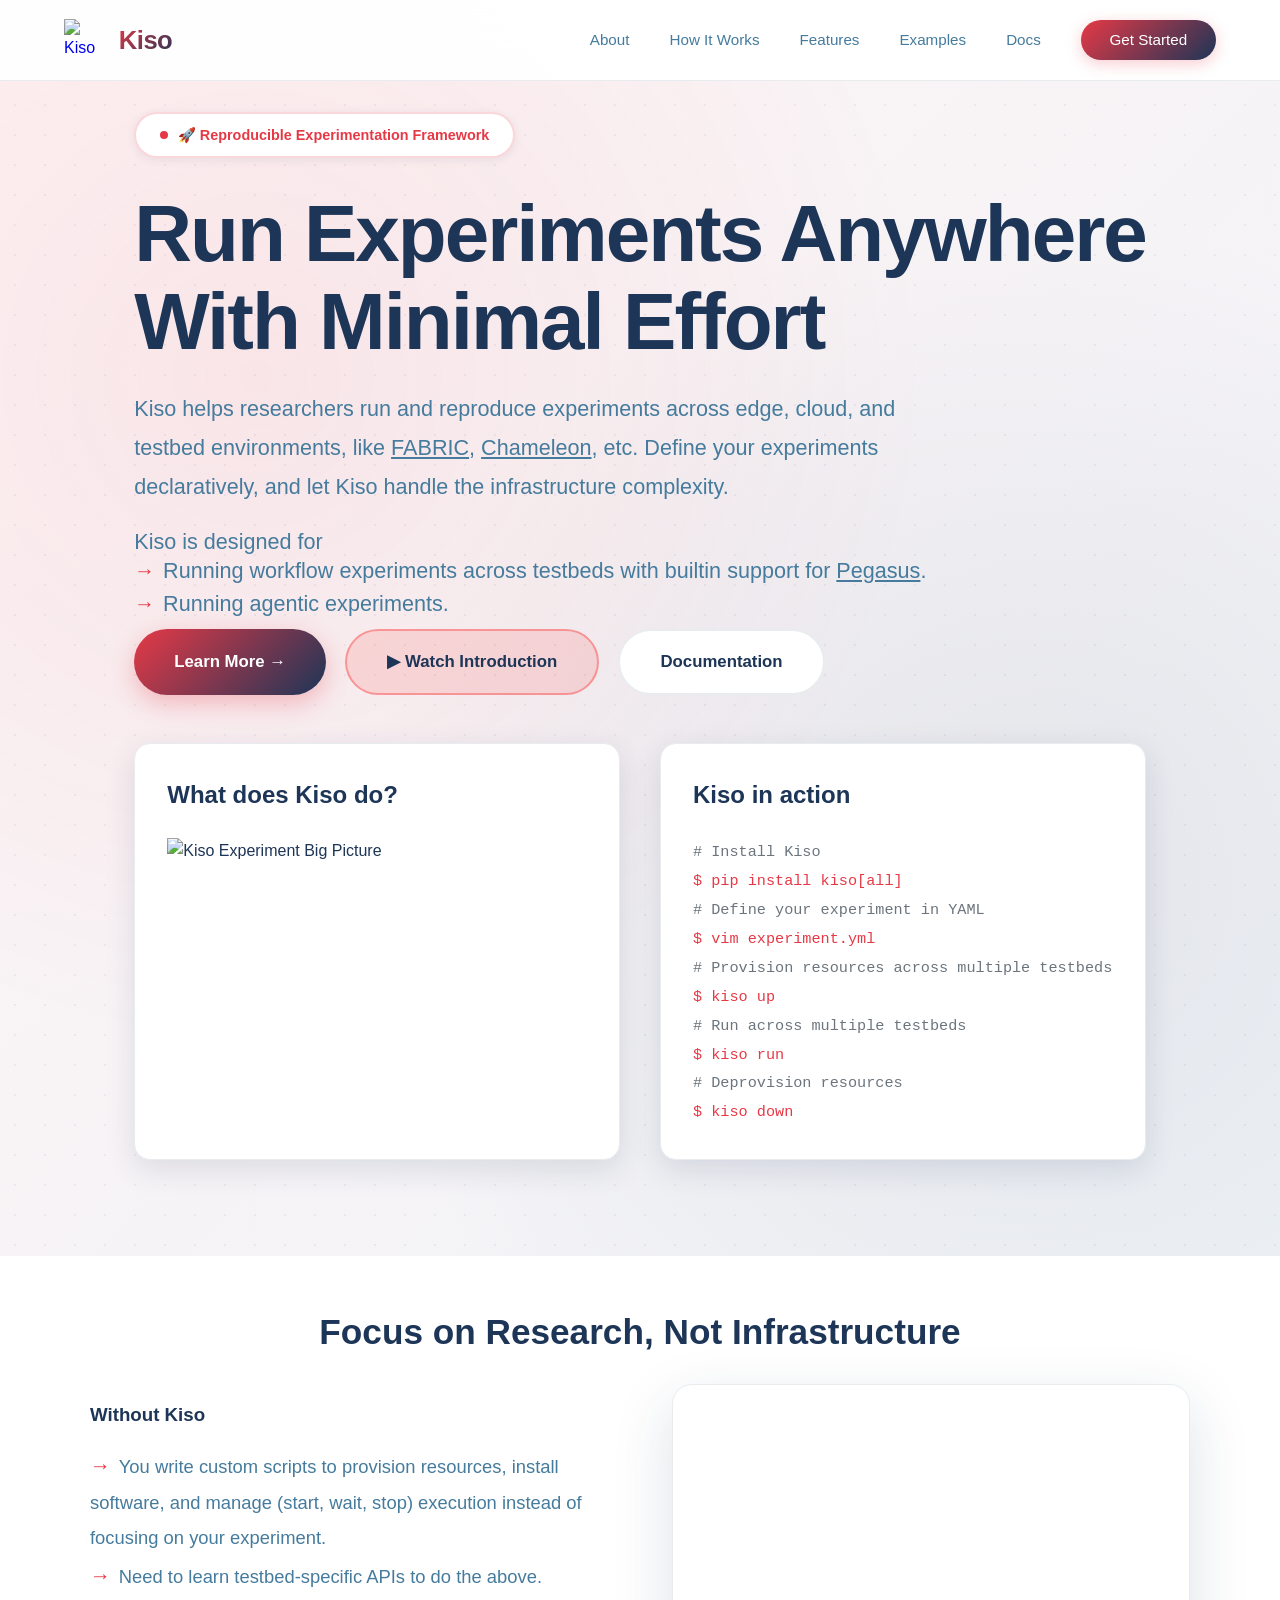
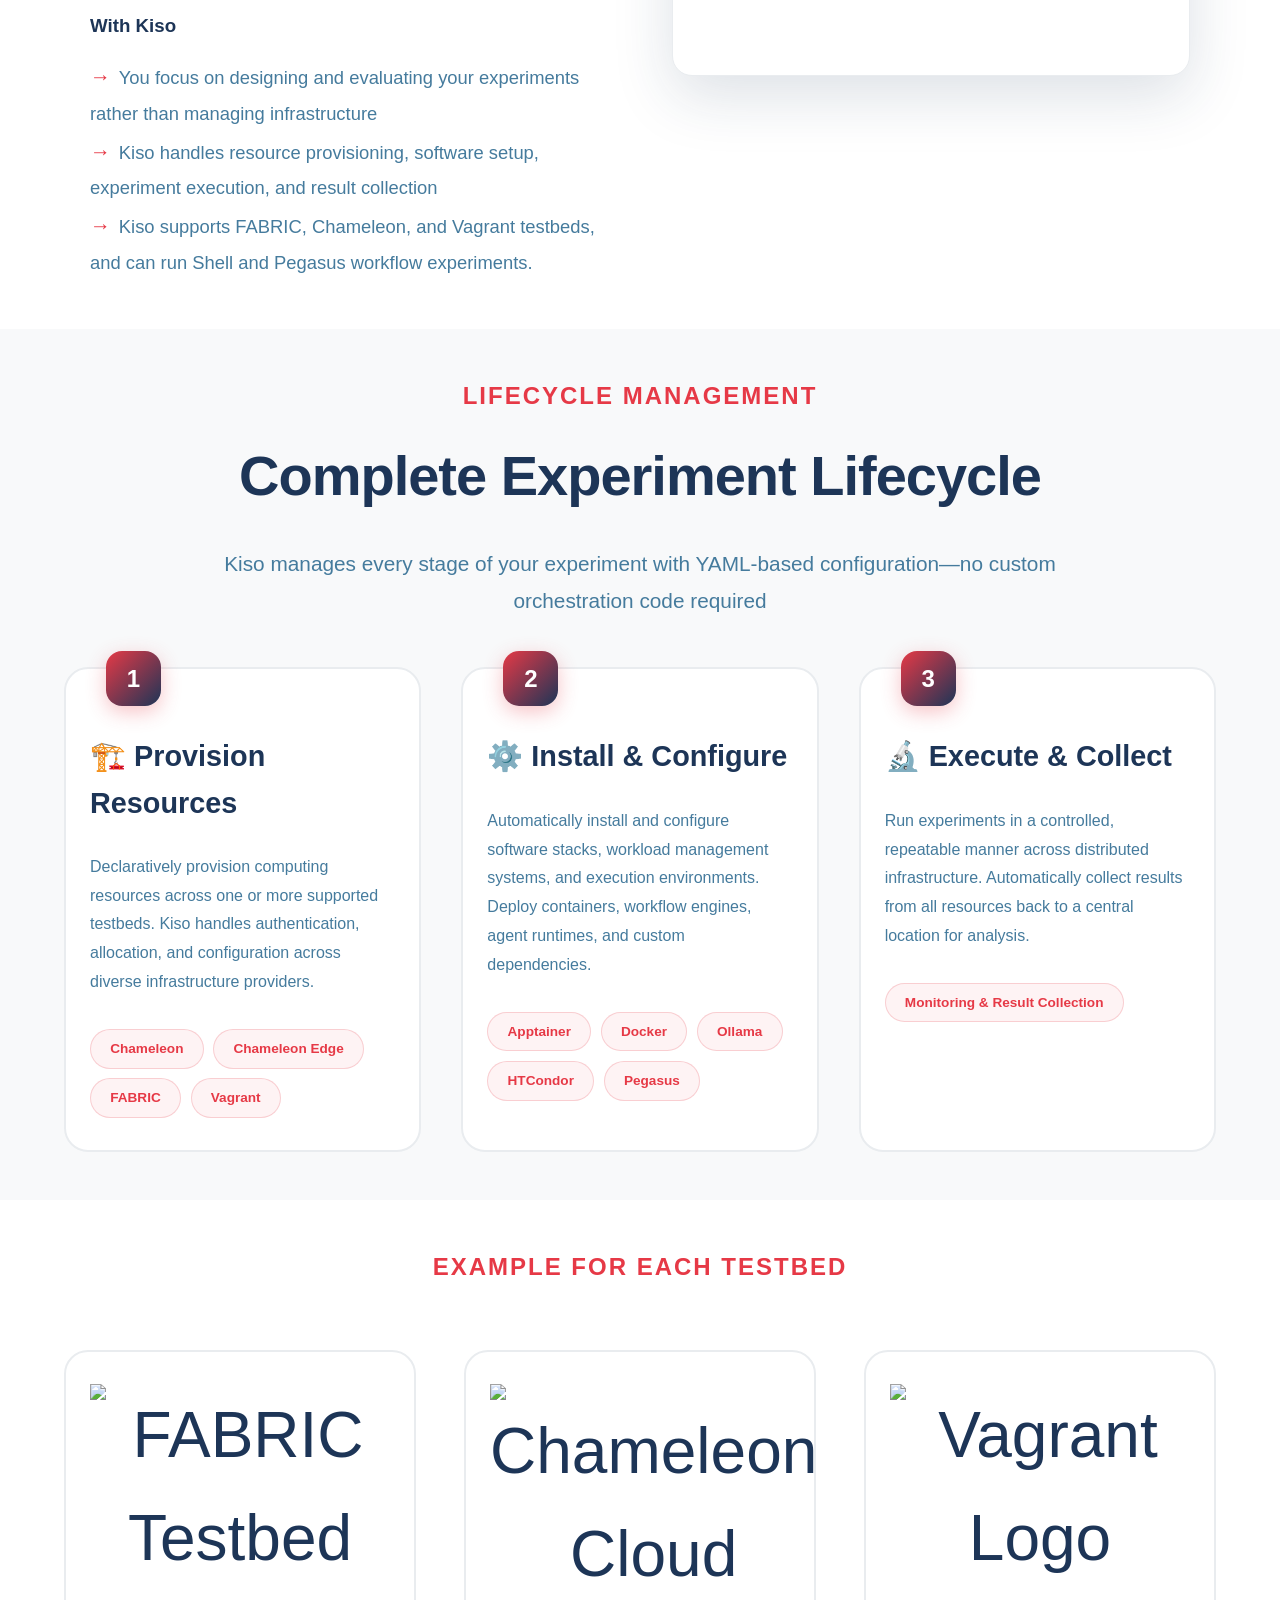
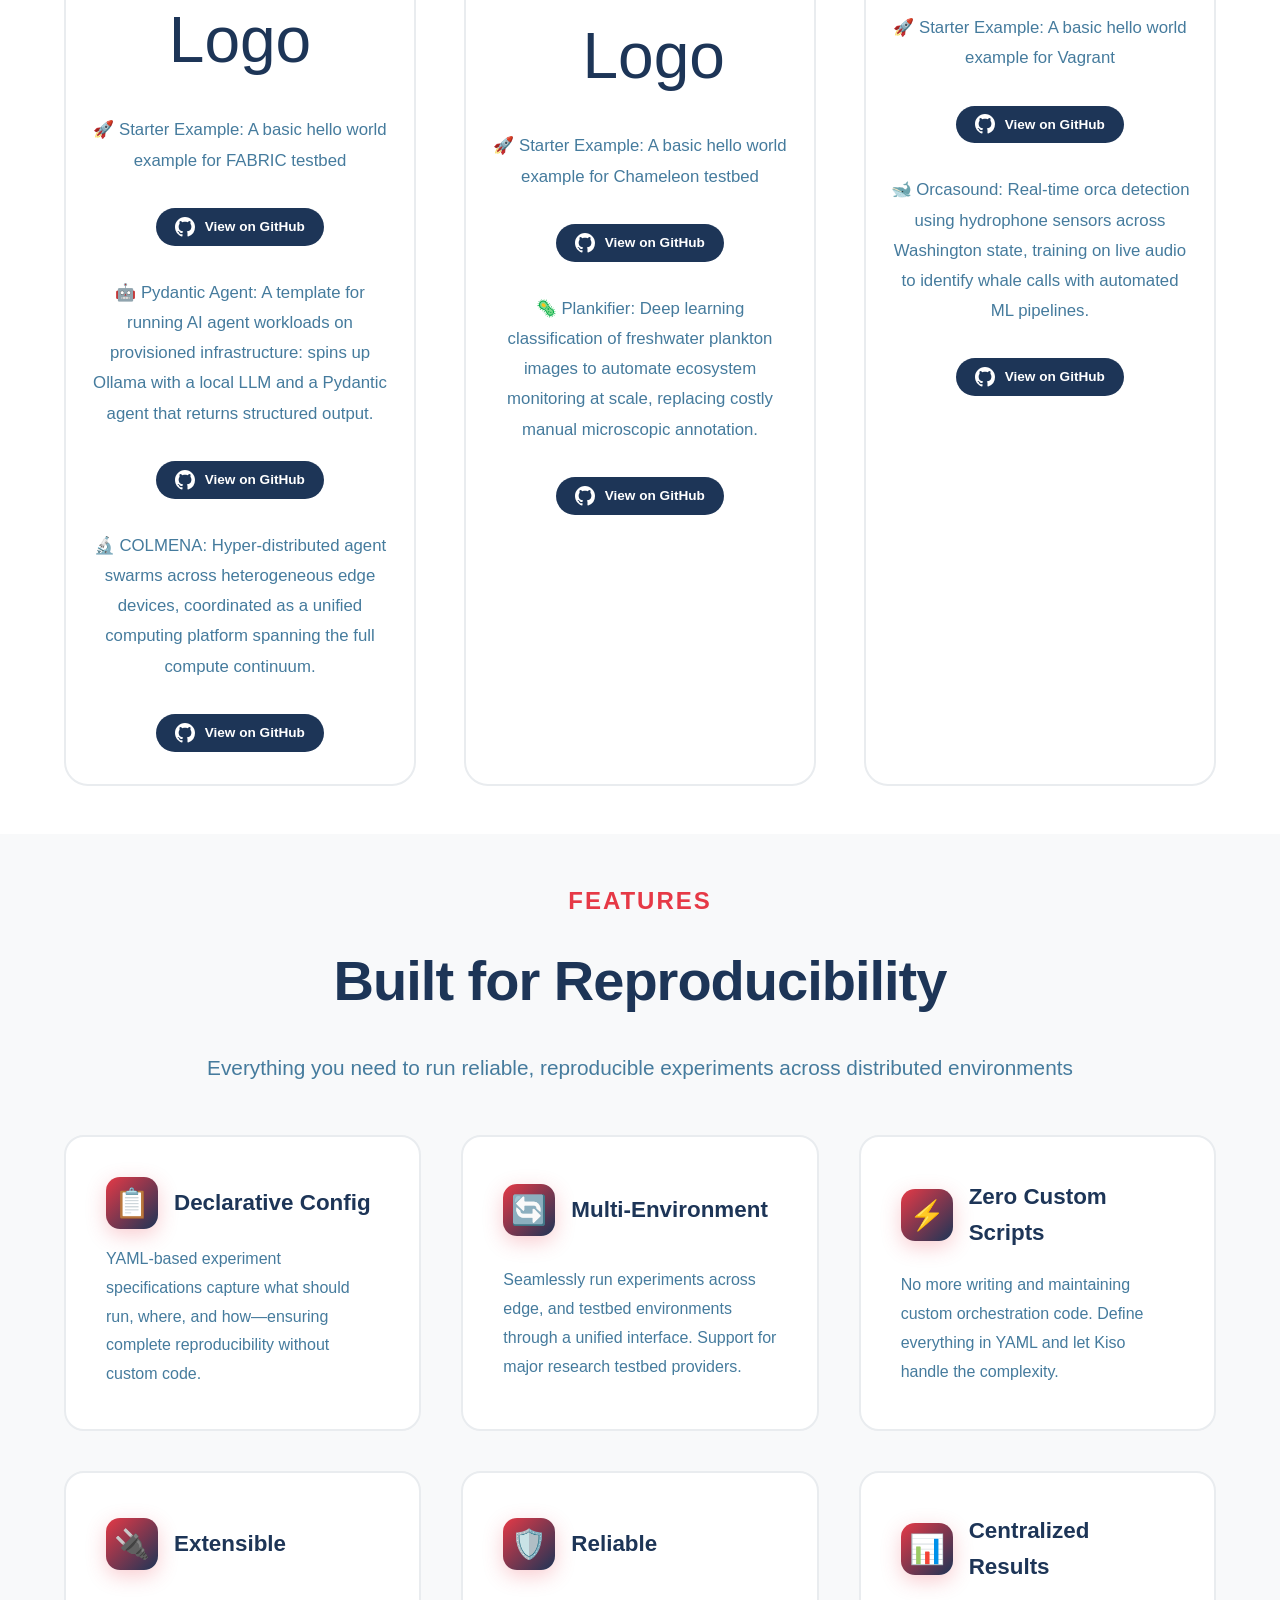
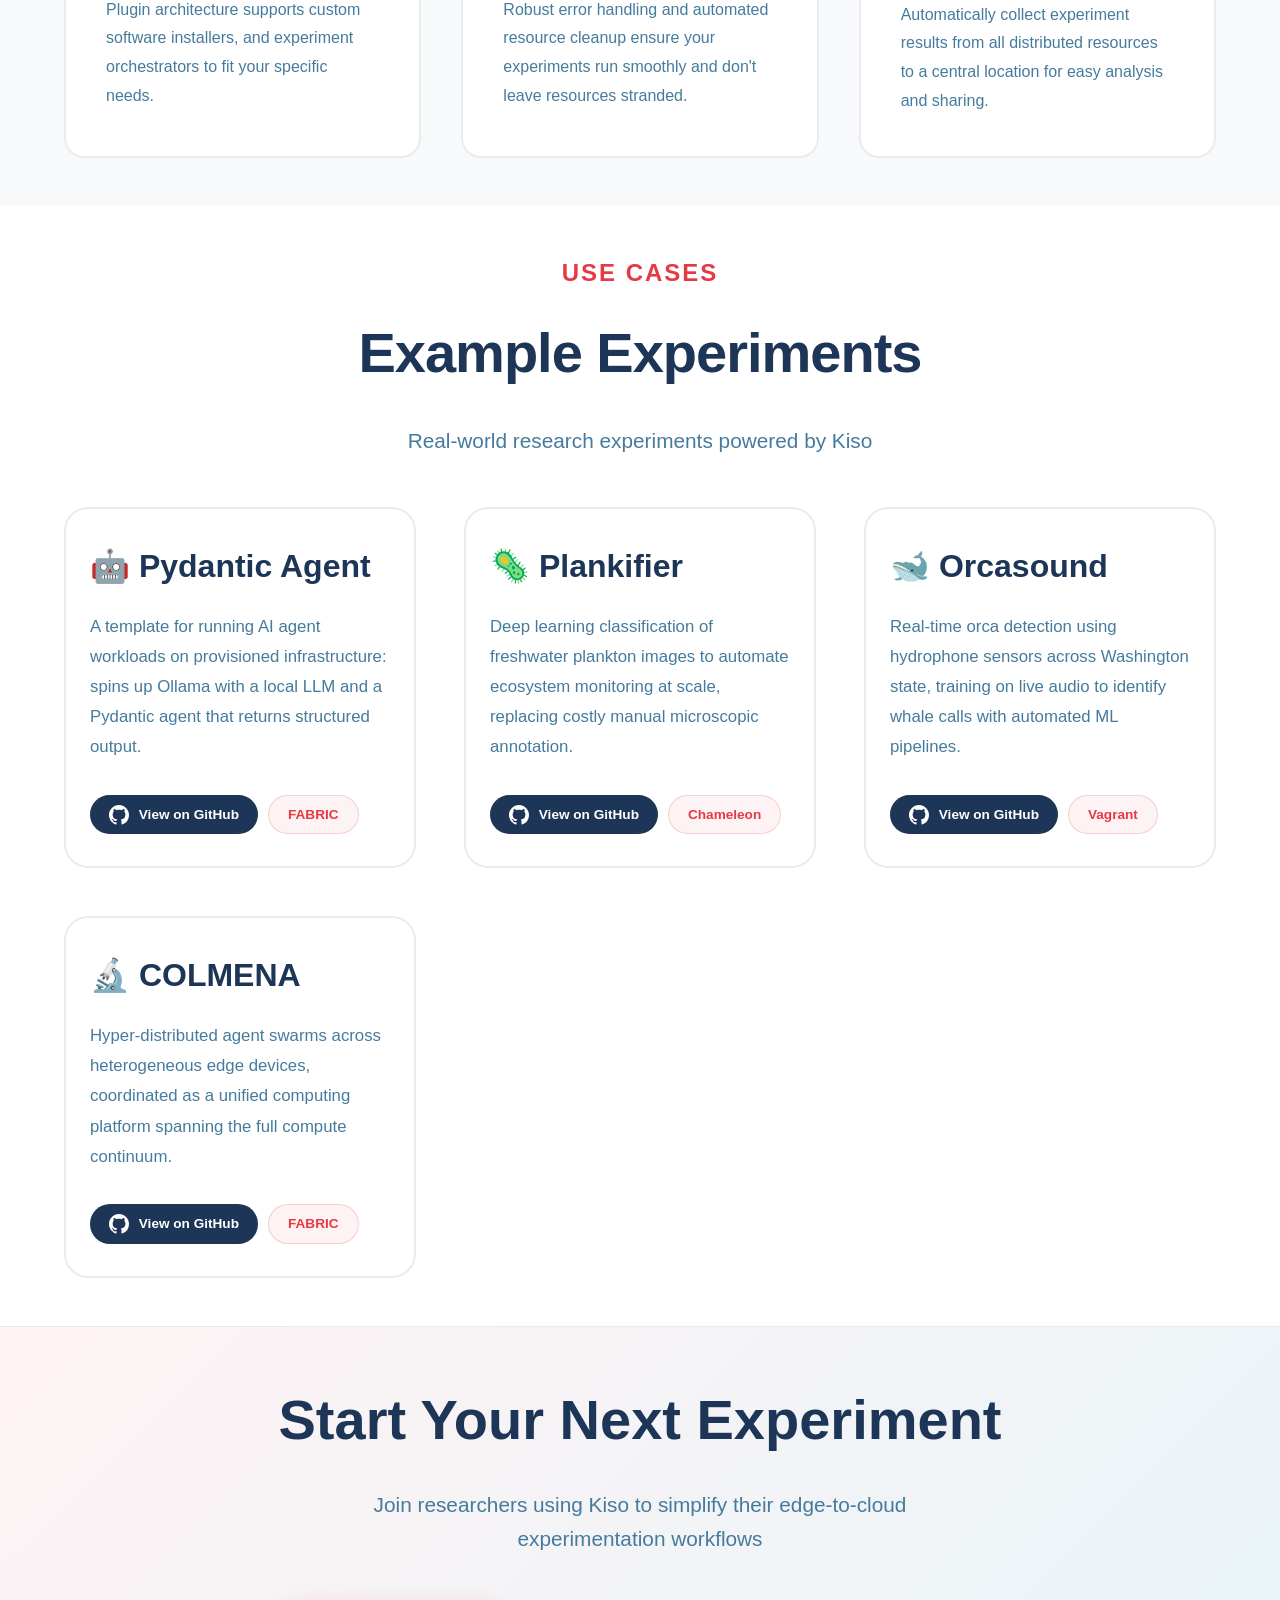
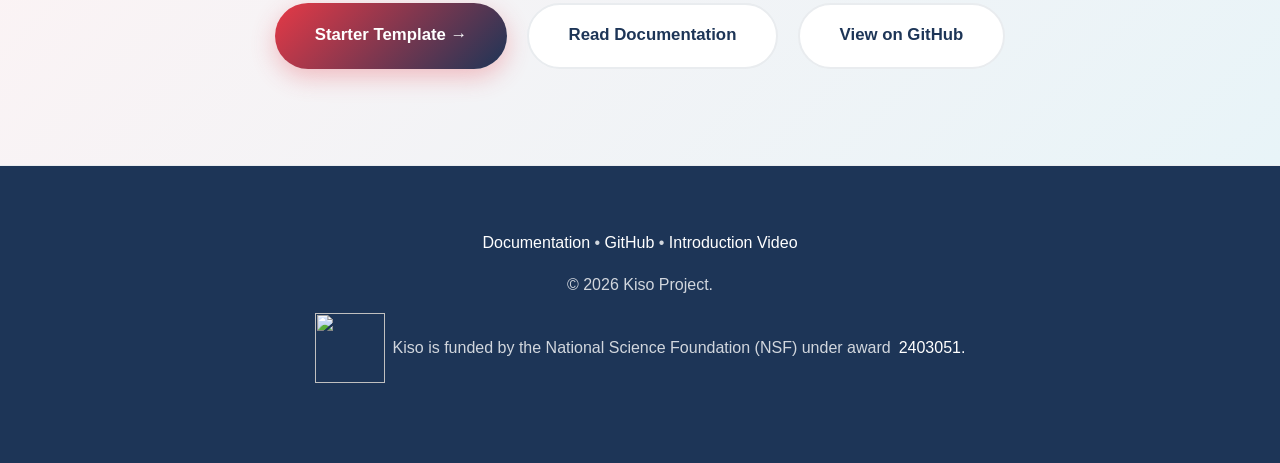
==== web/index.html @ 86c63599 "docs: update website links to point to the new docs" ====
<!DOCTYPE html>
<html lang="en">
<head>
    <meta charset="UTF-8">
    <meta name="viewport" content="width=device-width, initial-scale=1.0">
    <link rel="icon" type="image/png" href="/assets/images/logo-kiso.png">
    <title>Kiso - Edge-to-Cloud Experimentation Framework</title>
    <style>
        * {
            margin: 0;
            padding: 0;
            box-sizing: border-box;
        }

        :root {
            --bg-primary: #ffffff;
            --bg-secondary: #f8f9fa;
            --bg-accent: #fef3f4;
            --accent-red: #e63946;
            --accent-blue: #1d3557;
            --accent-teal: #2a9d8f;
            --accent-gradient: linear-gradient(135deg, #e63946 0%, #1d3557 100%);
            --text-primary: #1d3557;
            --text-secondary: #457b9d;
            --text-muted: #6c757d;
            --border-color: #e9ecef;
            --shadow-sm: 0 2px 10px rgba(29, 53, 87, 0.08);
            --shadow-md: 0 10px 30px rgba(29, 53, 87, 0.12);
            --shadow-lg: 0 20px 60px rgba(29, 53, 87, 0.15);
        }

        body {
            font-family: 'Inter', -apple-system, BlinkMacSystemFont, 'Segoe UI', Roboto, sans-serif;
            background: var(--bg-primary);
            color: var(--text-primary);
            line-height: 1.6;
            overflow-x: hidden;
        }

        nav {
            position: fixed;
            top: 0;
            width: 100%;
            background: rgba(255, 255, 255, 0.95);
            backdrop-filter: blur(20px);
            border-bottom: 1px solid var(--border-color);
            padding: 1.2rem 5%;
            display: flex;
            justify-content: space-between;
            align-items: center;
            z-index: 1000;
            transition: all 0.3s ease;
        }

        nav.scrolled {
            background: rgba(255, 255, 255, 0.98);
            box-shadow: var(--shadow-sm);
        }

        .logo {
            display: flex;
            align-items: center;
            gap: 0.8rem;
            text-decoration: none;
        }

        .logo-icon {
            width: 42px;
            height: 42px;
            object-fit: contain;
        }

        .logo-text {
            font-size: 1.6rem;
            font-weight: 800;
            background: var(--accent-gradient);
            -webkit-background-clip: text;
            -webkit-text-fill-color: transparent;
            background-clip: text;
            letter-spacing: -0.5px;
        }

        .nav-links {
            display: flex;
            gap: 2.5rem;
            list-style: none;
            align-items: center;
        }

        .nav-links a {
            text-decoration: none;
            color: var(--text-secondary);
            font-weight: 500;
            font-size: 0.95rem;
            transition: all 0.3s ease;
            position: relative;
        }

        .nav-links a::after {
            content: '';
            position: absolute;
            bottom: -4px;
            left: 0;
            width: 0;
            height: 2px;
            background: var(--accent-red);
            transition: width 0.3s ease;
        }

        .nav-links a:hover {
            color: var(--accent-red);
        }

        .nav-links a:hover::after {
            width: 100%;
        }

        .nav-cta {
            padding: 0.7rem 1.8rem;
            background: var(--accent-gradient);
            color: white !important;
            border-radius: 50px;
            font-weight: 600;
            transition: all 0.3s ease;
            box-shadow: 0 4px 15px rgba(230, 57, 70, 0.25);
        }

        .nav-cta::after {
            display: none;
        }

        .nav-cta:hover {
            transform: translateY(-2px);
            box-shadow: 0 6px 20px rgba(230, 57, 70, 0.35);
        }

        .hero {
            min-height: 100vh;
            display: flex;
            align-items: center;
            position: relative;
            overflow: hidden;
            padding: 7rem 5% 6rem;
            background: linear-gradient(135deg, #fef3f4 0%, #f0f4f8 100%);
        }

        .hero h2 {
            color: var(--text-primary);
        }

        .hero-pattern {
            position: absolute;
            inset: 0;
            background-image:
                radial-gradient(circle at 20% 30%, rgba(230, 57, 70, 0.08) 0%, transparent 50%),
                radial-gradient(circle at 80% 70%, rgba(29, 53, 87, 0.08) 0%, transparent 50%);
        }

        .hero-dots {
            position: absolute;
            inset: 0;
            background-image: radial-gradient(circle, rgba(29, 53, 87, 0.15) 1px, transparent 1px);
            background-size: 30px 30px;
            opacity: 0.4;
        }

        .hero-content {
            max-width: 1200px;
            margin: 0 auto;
            z-index: 10;
            animation: fadeInUp 0.8s ease-out;
        }

        @keyframes fadeInUp {
            from {
                opacity: 0;
                transform: translateY(40px);
            }
            to {
                opacity: 1;
                transform: translateY(0);
            }
        }

        .hero-badge {
            display: inline-flex;
            align-items: center;
            gap: 0.6rem;
            background: white;
            border: 2px solid rgba(230, 57, 70, 0.2);
            padding: 0.6rem 1.5rem;
            border-radius: 50px;
            font-size: 0.9rem;
            font-weight: 600;
            margin-bottom: 2rem;
            color: var(--accent-red);
            box-shadow: var(--shadow-sm);
        }

        .badge-dot {
            width: 8px;
            height: 8px;
            background: var(--accent-red);
            border-radius: 50%;
            animation: pulse 2s ease-in-out infinite;
        }

        @keyframes pulse {
            0%, 100% { opacity: 1; transform: scale(1); }
            50% { opacity: 0.5; transform: scale(1.2); }
        }

        .hero h1 {
            font-size: 5rem;
            font-weight: 900;
            line-height: 1.1;
            margin-bottom: 1.5rem;
            color: var(--text-primary);
            letter-spacing: -2px;
        }

        .hero-subtitle {
            font-size: 1.35rem;
            color: var(--text-secondary);
            margin-bottom: 1rem;
            max-width: 800px;
            line-height: 1.8;
        }

        .hero-subtitle li {
            font-size: 1.35rem;
            color: var(--text-secondary);
            margin-bottom: 1rem;
            max-width: 800px;
            line-height: .8;
            list-style-type: none;
        }

        .hero-subtitle li::before {
            content: '→';
            color: var(--accent-red);
            font-weight: bold;
            font-size: 1.3rem;
            padding-right: 0.5rem;
        }

        .hero-subtitle a {
            color: var(--text-secondary);
        }

        .hero-buttons {
            display: flex;
            gap: 1.2rem;
            flex-wrap: wrap;
            margin-bottom: 3rem;
        }

        .btn {
            display: inline-flex;
            align-items: center;
            gap: 0.6rem;
            padding: 1.1rem 2.5rem;
            border-radius: 50px;
            font-weight: 600;
            font-size: 1.05rem;
            text-decoration: none;
            transition: all 0.3s ease;
            position: relative;
        }

        .btn-primary {
            background: var(--accent-gradient);
            color: white;
            box-shadow: 0 8px 25px rgba(230, 57, 70, 0.3);
        }

        .btn-primary:hover {
            transform: translateY(-3px);
            box-shadow: 0 12px 35px rgba(230, 57, 70, 0.4);
        }

        .btn-secondary {
            background: white;
            border: 2px solid var(--border-color);
            color: var(--text-primary);
        }

        .btn-secondary:hover {
            border-color: var(--accent-red);
            color: var(--accent-red);
            transform: translateY(-3px);
            box-shadow: var(--shadow-md);
        }

        .code-demo {
            background: white;
            border: 1px solid var(--border-color);
            border-radius: 16px;
            padding: 2rem;
            max-width: 550px;
            box-shadow: var(--shadow-md);
        }

        .code-header {
            display: flex;
            gap: 0.5rem;
            margin-bottom: 1.5rem;
        }

        .code-dot {
            width: 12px;
            height: 12px;
            border-radius: 50%;
        }

        .code-dot:nth-child(1) { background: #ff5f56; }
        .code-dot:nth-child(2) { background: #ffbd2e; }
        .code-dot:nth-child(3) { background: #27c93f; }

        .code-demo code {
            color: var(--text-secondary);
            font-family: 'Monaco', 'Courier New', monospace;
            font-size: 0.95rem;
            line-height: 1.9;
            display: block;
        }

        .code-comment {
            color: var(--text-muted);
        }

        .code-command {
            color: var(--accent-red);
        }

        section {
            padding: 3rem 5%;
            position: relative;
        }

        .section-header {
            text-align: center;
            max-width: 900px;
            margin: 0 auto 3rem;
        }

        .section-label {
            display: inline-block;
            color: var(--accent-red);
            font-size: 1.5rem;
            font-weight: 700;
            text-transform: uppercase;
            letter-spacing: 2px;
            margin-bottom: 1rem;
        }

        .section-title {
            font-size: 3.5rem;
            font-weight: 900;
            margin-bottom: 1.5rem;
            letter-spacing: -1px;
            color: var(--text-primary);
        }

        .section-subtitle {
            font-size: 1.3rem;
            color: var(--text-secondary);
            line-height: 1.8;
        }

        .about {
            background: var(--bg-primary);
        }

        .about-text p::before {
            content: '→';
            color: var(--accent-red);
            font-weight: bold;
            font-size: 1.3rem;
            padding-right: 0.5rem;
        }

        .about-content {
            max-width: 1100px;
            margin: 0 auto;
            display: grid;
            grid-template-columns: 1fr 1fr;
            grid-template-rows: auto 1fr;
            gap: 1.5rem 4rem;
            align-items: start;
        }

        .about-content > h3 {
            grid-column: 1 / -1;
            font-size: 2.2rem;
            font-weight: 800;
            color: var(--text-primary);
            text-align: center;
        }

        .about-text h3 {
            color: var(--text-primary);
            margin-top: 1rem;
            margin-bottom: 1rem;
        }
        .about-text p {
            font-size: 1.15rem;
            color: var(--text-secondary);
            line-height: 1.9;
        }

        .about-list {
            list-style: none;
            margin-top: 2rem;
        }

        .about-list li {
            padding: 1rem 0 1rem 2.5rem;
            position: relative;
            font-size: 1.05rem;
            color: var(--text-secondary);
            line-height: 1.7;
        }

        .about-list li::before {
            content: '→';
            position: absolute;
            left: 0;
            color: var(--accent-red);
            font-weight: bold;
            font-size: 1.3rem;
        }

        .video-container {
            position: relative;
            border-radius: 20px;
            overflow: hidden;
            box-shadow: var(--shadow-lg);
            border: 1px solid var(--border-color);
            background: white;
            aspect-ratio: 16/9;
        }

        .video-container iframe {
            width: 100%;
            height: 100%;
            border: none;
        }

        .workflow {
            background: var(--bg-secondary);
        }

        .workflow-grid {
            display: grid;
            grid-template-columns: repeat(auto-fit, minmax(100px, 1fr));
            gap: 2.5rem;
            max-width: 1300px;
            margin: 0 auto;
        }

        .workflow-card {
            background: white;
            border: 2px solid var(--border-color);
            border-radius: 24px;
            padding: 2rem 1.5rem;
            transition: all 0.4s cubic-bezier(0.4, 0, 0.2, 1);
            position: relative;
        }

        .workflow-card:hover {
            transform: translateY(-10px);
            border-color: var(--accent-red);
            box-shadow: var(--shadow-lg);
        }

        .stage-number {
            position: absolute;
            top: -18px;
            left: 2.5rem;
            width: 55px;
            height: 55px;
            background: var(--accent-gradient);
            border-radius: 16px;
            display: flex;
            align-items: center;
            justify-content: center;
            font-weight: 900;
            font-size: 1.5rem;
            box-shadow: 0 6px 20px rgba(230, 57, 70, 0.3);
            color: white;
        }

        .workflow-card h3 {
            display: inline-block;
            font-size: 1.8rem;
            margin: 2rem 0 0.5rem 0;
            font-weight: 700;
            color: var(--text-primary);
            vertical-align: middle;
        }

        .workflow-card p {
            color: var(--text-secondary);
            line-height: 1.8;
            margin-top: 1.2rem;
            margin-bottom: 2rem;
        }

        .tech-tags {
            display: flex;
            flex-wrap: wrap;
            gap: 0.6rem;
        }

        .tech-tag {
            background: var(--bg-accent);
            border: 1px solid rgba(230, 57, 70, 0.2);
            color: var(--accent-red);
            padding: 0.5rem 1.2rem;
            border-radius: 50px;
            font-size: 0.85rem;
            font-weight: 600;
            transition: all 0.3s ease;
            text-decoration: none;
        }

        .tech-tag:hover {
            background: white;
            border-color: var(--accent-red);
            transform: translateY(-2px);
            box-shadow: var(--shadow-sm);
        }

        .examples-by-testbed {
            background: var(--bg-primary);
        }

        .features {
            background: var(--bg-secondary);
        }

        .examples-by-application {
            background: var(--bg-primary);
        }

        .examples-by-testbed .example-card {
            text-align: center;
        }

        .examples-grid {
            display: grid;
            grid-template-columns: repeat(auto-fit, minmax(300px, 1fr));
            gap: 3rem;
            max-width: 1200px;
            margin: 0 auto;
        }

        .example-card {
            background: white;
            border: 2px solid var(--border-color);
            border-radius: 24px;
            padding: 2rem 1.5rem;
            transition: all 0.4s ease;
        }

        .example-card:hover {
            transform: translateY(-8px);
            border-color: var(--accent-red);
            box-shadow: var(--shadow-lg);
        }

        .example-icon {
            font-size: 4rem;
            margin-bottom: 1.5rem;
        }

        .example-card h3 {
            font-size: 2rem;
            margin-bottom: 1.2rem;
            font-weight: 800;
            color: var(--text-primary);
        }

        .example-card p {
            color: var(--text-secondary);
            line-height: 1.8;
            margin-bottom: 2rem;
            font-size: 1.05rem;
        }

        .github-link {
            display: inline-flex;
            align-items: center;
            gap: 0.6rem;
            padding: 0.5rem 1.2rem;
            background: var(--text-primary);
            color: white;
            text-decoration: none;
            border-radius: 50px;
            font-weight: 600;
            font-size: 0.85rem;
            transition: all 0.3s ease;
        }

        .github-link:hover {
            background: var(--accent-red);
            transform: translateX(5px);
        }

        .github-link svg {
            transition: transform 0.3s ease;
        }

        .github-link:hover svg {
            transform: scale(1.1);
        }

        .features-grid {
            display: grid;
            grid-template-columns: repeat(auto-fit, minmax(300px, 1fr));
            gap: 2.5rem;
            max-width: 1300px;
            margin: 0 auto;
        }

        .feature-card {
            text-align: left;
            padding: 2.5rem;
            background: white;
            border: 2px solid var(--border-color);
            border-radius: 20px;
            transition: all 0.4s ease;
            display: flex;
            flex-wrap: wrap;
            align-items: center;
            gap: 0 1rem;
        }

        .feature-card:hover {
            transform: translateY(-8px);
            border-color: var(--accent-blue);
            box-shadow: var(--shadow-lg);
        }

        .feature-icon {
            width: 52px;
            height: 52px;
            background: var(--accent-gradient);
            border-radius: 14px;
            display: flex;
            align-items: center;
            justify-content: center;
            margin: 0;
            font-size: 1.8rem;
            box-shadow: 0 6px 20px rgba(230, 57, 70, 0.25);
            flex-shrink: 0;
        }

        .feature-card h3 {
            font-size: 1.4rem;
            margin: 0;
            font-weight: 700;
            color: var(--text-primary);
            flex: 1;
        }

        .feature-card p {
            color: var(--text-secondary);
            line-height: 1.8;
            flex-basis: 100%;
            margin-top: 1rem;
        }

        .cta-section {
            background: linear-gradient(135deg, var(--bg-accent) 0%, #e8f4f8 100%);
            border-top: 1px solid var(--border-color);
            border-bottom: 1px solid var(--border-color);
            text-align: center;
        }

        .cta-section h2 {
            font-size: 3.5rem;
            font-weight: 900;
            margin-bottom: 1.5rem;
            color: var(--text-primary);
        }

        .cta-section p {
            font-size: 1.3rem;
            color: var(--text-secondary);
            margin-bottom: 3rem;
            max-width: 600px;
            margin-left: auto;
            margin-right: auto;
        }

        footer {
            background: var(--text-primary);
            padding: 4rem 5%;
            text-align: center;
            color: white;
        }

        footer p {
            color: rgba(255, 255, 255, 0.8);
            margin-bottom: 1rem;
        }

        footer a {
            color: white;
            text-decoration: none;
            transition: color 0.3s ease;
        }

        footer a:hover {
            color: var(--accent-red);
        }

        @media (max-width: 968px) {
            .about-content {
                grid-template-columns: 1fr;
                gap: 3rem;
            }
        }

        @media (max-width: 768px) {
            .hero h1 {
                font-size: 3rem;
            }

            .nav-links {
                display: none;
            }

            .section-title {
                font-size: 2.5rem;
            }

            .hero-buttons {
                flex-direction: column;
            }
        }
        .btn-video {
            background: rgba(255, 0, 0, 0.1);
            border: 2px solid rgba(255, 0, 0, 0.3);
            color: var(--text-primary);
        }

        .btn-video::before {
            display: none;
        }

        .btn-video:hover {
            border-color: #ff0000;
            background: rgba(255, 0, 0, 0.2);
            transform: translateY(-3px);
        }
    </style>
</head>
<body>
    <svg xmlns="http://www.w3.org/2000/svg" style="display:none">
        <symbol id="icon-github" viewBox="0 0 16 16" fill="currentColor">
            <path d="M8 0C3.58 0 0 3.58 0 8c0 3.54 2.29 6.53 5.47 7.59.4.07.55-.17.55-.38 0-.19-.01-.82-.01-1.49-2.01.37-2.53-.49-2.69-.94-.09-.23-.48-.94-.82-1.13-.28-.15-.68-.52-.01-.53.63-.01 1.08.58 1.23.82.72 1.21 1.87.87 2.33.66.07-.52.28-.87.51-1.07-1.78-.2-3.64-.89-3.64-3.95 0-.87.31-1.59.82-2.15-.08-.2-.36-1.02.08-2.12 0 0 .67-.21 2.2.82.64-.18 1.32-.27 2-.27.68 0 1.36.09 2 .27 1.53-1.04 2.2-.82 2.2-.82.44 1.1.16 1.92.08 2.12.51.56.82 1.27.82 2.15 0 3.07-1.87 3.75-3.65 3.95.29.25.54.73.54 1.48 0 1.07-.01 1.93-.01 2.2 0 .21.15.46.55.38A8.013 8.013 0 0016 8c0-4.42-3.58-8-8-8z"/>
        </symbol>
    </svg>
    <nav id="navbar">
        <a href="#home" class="logo">
            <img src="/assets/images/logo-kiso.png" alt="Kiso Logo" class="logo-icon" loading="lazy">
            <span class="logo-text">Kiso</span>
        </a>
        <ul class="nav-links">
            <li><a href="#about">About</a></li>
            <li><a href="#workflow">How It Works</a></li>
            <li><a href="#features">Features</a></li>
            <li><a href="#examples-by-testbed">Examples</a></li>
            <li><a href="https://kiso.readthedocs.io" target="_blank">Docs</a></li>
            <li><a href="https://github.com/pegasus-isi/kiso" target="_blank" class="nav-cta">Get Started</a></li>
        </ul>
    </nav>

    <section class="hero" id="home">
        <div class="hero-pattern"></div>
        <div class="hero-dots"></div>
        <div class="hero-content">
            <div class="hero-badge">
                <span class="badge-dot"></span>
                🚀 Reproducible Experimentation Framework
            </div>
            <h1>Run Experiments Anywhere<br>With Minimal Effort</h1>
            <p class="hero-subtitle">Kiso helps researchers run and reproduce experiments across edge, cloud, and testbed environments, like <a href="https://kiso.readthedocs.io/en/latest/how-to/testbeds/fabric.html">FABRIC</a>, <a href="https://kiso.readthedocs.io/en/latest/how-to/testbeds/chameleon.html">Chameleon</a>, etc. Define your experiments declaratively, and let Kiso handle the infrastructure complexity.</p>
            <div class="hero-subtitle">Kiso is designed for
                <ul>
                    <li>Running workflow experiments across testbeds with builtin support for <a href="https://pegasus.isi.edu" target="_blank">Pegasus</a>.</li>
                    <li>Running agentic experiments.</li>
                </ul>
            </div>
            <div class="hero-buttons">
                <a href="#about" class="btn btn-primary">Learn More →</a>
                <a href="https://www.youtube.com/watch?v=2L5kSMh25tc" target="_blank" class="btn btn-video">▶ Watch Introduction</a>
                <a href="https://kiso.readthedocs.io" class="btn btn-secondary">Documentation</a>
            </div>
            <div class="workflow-grid">
                <div class="code-demo" >
                <div class="code-header">
                    <h2>What does Kiso do?</h2>
                </div>
                <div>
                    <!-- <ul>
                        <li>Experimentation on cloud testbeds is hard.</li>
                        <li>Kiso automates provisioning of resources that your experiment requires</li>
                        <li>Reproducible, repeatable, and portable</li>
                        <li></li> -->
                        <img src="/assets/images/kiso-experiment-big-picture.png" width="100%" alt="Kiso Experiment Big Picture" loading="lazy">
                    <!-- </ul> -->
                </div>
            </div>

            <div class="code-demo">
                <div class="code-header">
                    <h2>Kiso in action</h2>
                </div>
                <code>
                    <span class="code-comment"># Install Kiso</span><br>
                    <span class="code-command">$ pip install kiso[all]</span><br>

                    <span class="code-comment"># Define your experiment in YAML</span><br>
                    <span class="code-command">$ vim experiment.yml</span><br>

                    <span class="code-comment"># Provision resources across multiple testbeds</span><br>
                    <span class="code-command">$ kiso up</span><br>

                    <span class="code-comment"># Run across multiple testbeds</span><br>
                    <span class="code-command">$ kiso run</span><br>

                    <span class="code-comment"># Deprovision resources</span><br>
                    <span class="code-command">$ kiso down</span>
                </code>
            </div>
            </div>
        </div>
    </section>

    <section class="about" id="about">
        <div class="about-content">
            <h3>Focus on Research, Not Infrastructure</h3>
            <div class="about-text">
                <h3>Without Kiso</h3>
                <p>You write custom scripts to provision resources, install software, and manage (start, wait, stop) execution instead of focusing on your experiment.</p>
                <p>Need to learn testbed-specific APIs to do the above.</p>

                <h3>With Kiso</h3>
                <p>You focus on designing and evaluating your experiments rather than managing infrastructure</p>
                <p>Kiso handles resource provisioning, software setup, experiment execution, and result collection</p>

                <p>Kiso supports FABRIC, Chameleon, and Vagrant testbeds, and can run Shell and Pegasus workflow experiments.</p>
            </div>
            <div class="video-container">
                <iframe src="https://www.youtube.com/embed/2L5kSMh25tc" title="Kiso Introduction Video" allowfullscreen loading="lazy"></iframe>
            </div>
        </div>
    </section>

    <section class="workflow" id="workflow">
        <div class="section-header">
            <div class="section-label">Lifecycle Management</div>
            <h2 class="section-title">Complete Experiment Lifecycle</h2>
            <p class="section-subtitle">Kiso manages every stage of your experiment with YAML-based configuration—no custom orchestration code required</p>
        </div>

        <div class="workflow-grid">
            <div class="workflow-card">
                <div class="stage-number">1</div>
                <h3>🏗️ Provision Resources</h3>
                <p>Declaratively provision computing resources across one or more supported testbeds. Kiso handles authentication, allocation, and configuration across diverse infrastructure providers.</p>
                <div class="tech-tags">
                    <a href="https://kiso.readthedocs.io/en/latest/how-to/testbeds/chameleon.html" target="_blank" class="tech-tag">Chameleon</a>
                    <a href="https://kiso.readthedocs.io/en/latest/how-to/testbeds/chameleon-edge.html" target="_blank" class="tech-tag">Chameleon Edge</a>
                    <a href="https://kiso.readthedocs.io/en/latest/how-to/testbeds/fabric.html" target="_blank" class="tech-tag">FABRIC</a>
                    <a href="https://kiso.readthedocs.io/en/latest/how-to/testbeds/vagrant.html" target="_blank" class="tech-tag">Vagrant</a>
                </div>
            </div>

            <div class="workflow-card">
                <div class="stage-number">2</div>
                <h3>⚙️ Install & Configure</h3>
                <p>Automatically install and configure software stacks, workload management systems, and execution environments. Deploy containers, workflow engines, agent runtimes, and custom dependencies.</p>
                <div class="tech-tags">
                    <a href="https://kiso.readthedocs.io/en/latest/how-to/software/apptainer.html" target="_blank" class="tech-tag">Apptainer</a>
                    <a href="https://kiso.readthedocs.io/en/latest/how-to/software/docker.html" target="_blank" class="tech-tag">Docker</a>
                    <a href="https://kiso.readthedocs.io/en/latest/how-to/software/ollama.html" target="_blank" class="tech-tag">Ollama</a>
                    <a href="https://kiso.readthedocs.io/en/latest/how-to/deployments/htcondor.html" target="_blank" class="tech-tag">HTCondor</a>
                    <a href="https://kiso.readthedocs.io/en/latest/how-to/experiment-types/pegasus.html" target="_blank" class="tech-tag">Pegasus</a>
                </div>
            </div>

            <div class="workflow-card">
                <div class="stage-number">3</div>
                <h3>🔬 Execute & Collect</h3>
                <p>Run experiments in a controlled, repeatable manner across distributed infrastructure. Automatically collect results from all resources back to a central location for analysis.</p>
                <div class="tech-tags">
                    <a href="https://kiso.readthedocs.io/en/latest/how-to/collect-results.html#" target="_blank" class="tech-tag">Monitoring & Result Collection</a>
                </div>
            </div>
        </div>
    </section>

    <section class="examples-by-testbed" id="examples-by-testbed">
        <div class="section-header">
            <div class="section-label">Example for each Testbed</div>
        </div>

        <div class="examples-grid">
            <div class="example-card">
                <div class="example-icon"><img src="/assets/images/logo-fabric.png" height="64" alt="FABRIC Testbed Logo" loading="lazy"></div>
                <p>🚀 Starter Example: A basic hello world example for FABRIC testbed</p>
                <a href="https://github.com/pegasus-isi/kiso-fabric-starter" target="_blank" class="github-link">
                    <svg width="20" height="20" aria-hidden="true"><use href="#icon-github"></use></svg>
                    View on GitHub
                </a>
                <p></p>
                <p>🤖 Pydantic Agent: A template for running AI agent workloads on provisioned infrastructure: spins up Ollama with a local LLM and a Pydantic agent that returns structured output.</p>
                <a href="https://github.com/pegasus-isi/kiso-agentic-experiment" target="_blank" class="github-link">
                    <svg width="20" height="20" aria-hidden="true"><use href="#icon-github"></use></svg>
                    View on GitHub
                </a>
                <p></p>
                <p>🔬 COLMENA: Hyper-distributed agent swarms across heterogeneous edge devices, coordinated as a unified computing platform spanning the full compute continuum.</p>
                <a href="https://github.com/pegasus-isi/kiso-colmena-experiment" target="_blank" class="github-link">
                    <svg width="20" height="20" aria-hidden="true"><use href="#icon-github"></use></svg>
                    View on GitHub
                </a>
            </div>
            <div class="example-card">
                <div class="example-icon"><img src="/assets/images/logo-chameleon.jpg" height="64" alt="Chameleon Cloud Logo" loading="lazy"></div>
                <p>🚀 Starter Example: A basic hello world example for Chameleon testbed</p>
                <a href="https://github.com/pegasus-isi/kiso-chameleon-starter" target="_blank" class="github-link">
                    <svg width="20" height="20" aria-hidden="true"><use href="#icon-github"></use></svg>
                    View on GitHub
                </a>
                <p></p>
                <p>🦠 Plankifier: Deep learning classification of freshwater plankton images to automate ecosystem monitoring at scale, replacing costly manual microscopic annotation.</p>
                <a href="https://github.com/pegasus-isi/kiso-plankifier-experiment" target="_blank" class="github-link">
                    <svg width="20" height="20" aria-hidden="true"><use href="#icon-github"></use></svg>
                    View on GitHub
                </a>
            </div>

            <div class="example-card">
                <div class="example-icon"><img src="/assets/images/logo-vagrant.png" height="64" alt="Vagrant Logo" loading="lazy"></div>
                <p>🚀 Starter Example: A basic hello world example for Vagrant</p>
                <a href="https://github.com/pegasus-isi/kiso-vagrant-starter" target="_blank" class="github-link">
                    <svg width="20" height="20" aria-hidden="true"><use href="#icon-github"></use></svg>
                    View on GitHub
                </a>
                <p></p>
                <p>🐋 Orcasound: Real-time orca detection using hydrophone sensors across Washington state, training on live audio to identify whale calls with automated ML pipelines.</p>
                <a href="https://github.com/pegasus-isi/kiso-orcasound-experiment" target="_blank" class="github-link">
                    <svg width="20" height="20" aria-hidden="true"><use href="#icon-github"></use></svg>
                    View on GitHub
                </a>
            </div>
        </div>
    </section>

    <section class="features" id="features">
        <div class="section-header">
            <div class="section-label">Features</div>
            <h2 class="section-title">Built for Reproducibility</h2>
            <p class="section-subtitle">Everything you need to run reliable, reproducible experiments across distributed environments</p>
        </div>

        <div class="features-grid">
            <div class="feature-card">
                <div class="feature-icon">📋</div>
                <h3>Declarative Config</h3>
                <p>YAML-based experiment specifications capture what should run, where, and how—ensuring complete reproducibility without custom code.</p>
            </div>

            <div class="feature-card">
                <div class="feature-icon">🔄</div>
                <h3>Multi-Environment</h3>
                <p>Seamlessly run experiments across edge, and testbed environments through a unified interface. Support for major research testbed providers.</p>
            </div>

            <div class="feature-card">
                <div class="feature-icon">⚡</div>
                <h3>Zero Custom Scripts</h3>
                <p>No more writing and maintaining custom orchestration code. Define everything in YAML and let Kiso handle the complexity.</p>
            </div>

            <div class="feature-card">
                <div class="feature-icon">🔌</div>
                <h3>Extensible</h3>
                <p>Plugin architecture supports custom software installers, and experiment orchestrators to fit your specific needs.</p>
            </div>

            <div class="feature-card">
                <div class="feature-icon">🛡️</div>
                <h3>Reliable</h3>
                <p>Robust error handling and automated resource cleanup ensure your experiments run smoothly and don't leave resources stranded.</p>
            </div>

            <div class="feature-card">
                <div class="feature-icon">📊</div>
                <h3>Centralized Results</h3>
                <p>Automatically collect experiment results from all distributed resources to a central location for easy analysis and sharing.</p>
            </div>
        </div>
    </section>

    <section class="examples-by-application" id="examples-by-application">
        <div class="section-header">
            <div class="section-label">Use Cases</div>
            <h2 class="section-title">Example Experiments</h2>
            <p class="section-subtitle">Real-world research experiments powered by Kiso</p>
        </div>

        <div class="examples-grid">
            <div class="example-card">
                <h3>🤖 Pydantic Agent</h3>
                <p>A template for running AI agent workloads on provisioned infrastructure: spins up Ollama with a local LLM and a Pydantic agent that returns structured output.</p>
                <div class="tech-tags">
                    <a href="https://github.com/pegasus-isi/kiso-agentic-experiment" target="_blank" class="github-link">
                        <svg width="20" height="20" aria-hidden="true"><use href="#icon-github"></use></svg>
                        View on GitHub
                    </a>
                    <a href="https://kiso.readthedocs.io/en/latest/how-to/testbeds/fabric.html" target="_blank" class="tech-tag">FABRIC</a>
                </div>
            </div>

            <div class="example-card">
                <h3>🦠 Plankifier</h3>
                <p>Deep learning classification of freshwater plankton images to automate ecosystem monitoring at scale, replacing costly manual microscopic annotation.</p>
                <div class="tech-tags">
                    <a href="https://github.com/pegasus-isi/kiso-plankifier-experiment" target="_blank" class="github-link">
                        <svg width="20" height="20" aria-hidden="true"><use href="#icon-github"></use></svg>
                        View on GitHub
                    </a>
                    <a href="https://kiso.readthedocs.io/en/latest/how-to/testbeds/chameleon.html" target="_blank" class="tech-tag">Chameleon</a>
                </div>
            </div>

            <div class="example-card">
                <h3>🐋 Orcasound</h3>
                <p>Real-time orca detection using hydrophone sensors across Washington state, training on live audio to identify whale calls with automated ML pipelines.</p>
                <div class="tech-tags">
                    <a href="https://github.com/pegasus-isi/kiso-orcasound-experiment" target="_blank" class="github-link">
                        <svg width="20" height="20" aria-hidden="true"><use href="#icon-github"></use></svg>
                        View on GitHub
                    </a>
                    <a href="https://kiso.readthedocs.io/en/latest/how-to/testbeds/vagrant.html" target="_blank" class="tech-tag">Vagrant</a>
                </div>
            </div>

            <div class="example-card">
                <h3>🔬 COLMENA</h3>
                <p>Hyper-distributed agent swarms across heterogeneous edge devices, coordinated as a unified computing platform spanning the full compute continuum.</p>
                <div class="tech-tags">
                    <a href="https://github.com/pegasus-isi/kiso-colmena-experiment" target="_blank" class="github-link">
                        <svg width="20" height="20" aria-hidden="true"><use href="#icon-github"></use></svg>
                        View on GitHub
                    </a>
                    <a href="https://kiso.readthedocs.io/en/latest/how-to/testbeds/fabric.html" target="_blank" class="tech-tag">FABRIC</a>
                </div>
            </div>
        </div>
    </section>

    <section class="cta-section">
        <h2>Start Your Next Experiment</h2>
        <p>Join researchers using Kiso to simplify their edge-to-cloud experimentation workflows</p>
        <div class="hero-buttons" style="justify-content: center;">
            <a href="https://github.com/pegasus-isi/kiso-experiment-template" class="btn btn-primary">Starter Template →</a>
            <a href="https://kiso.readthedocs.io" class="btn btn-secondary">Read Documentation</a>
            <a href="https://github.com/pegasus-isi/kiso" class="btn btn-secondary">View on GitHub</a>
        </div>
    </section>

    <footer>
        <p>
            <a href="https://kiso.readthedocs.io">Documentation</a> •
            <a href="https://github.com/pegasus-isi/kiso">GitHub</a> •
            <a href="https://www.youtube.com/watch?v=2L5kSMh25tc">Introduction Video</a>
        </p>
        <p>&copy; 2026 Kiso Project.</p>
        <p style="display: flex; align-items: center; justify-content: center; gap: 0.5rem;"><img src="/assets/images/logo-nsf.png" height="70" width="70" />
            Kiso is funded by the National Science Foundation (NSF) under award <a href="https://www.nsf.gov/awardsearch/showAward?AWD_ID=2403051">2403051.</a></p>
    </footer>

    <script>
        window.addEventListener('scroll', () => {
            const nav = document.getElementById('navbar');
            if (window.scrollY > 50) {
                nav.classList.add('scrolled');
            } else {
                nav.classList.remove('scrolled');
            }
        });
    </script>
</body>
</html>
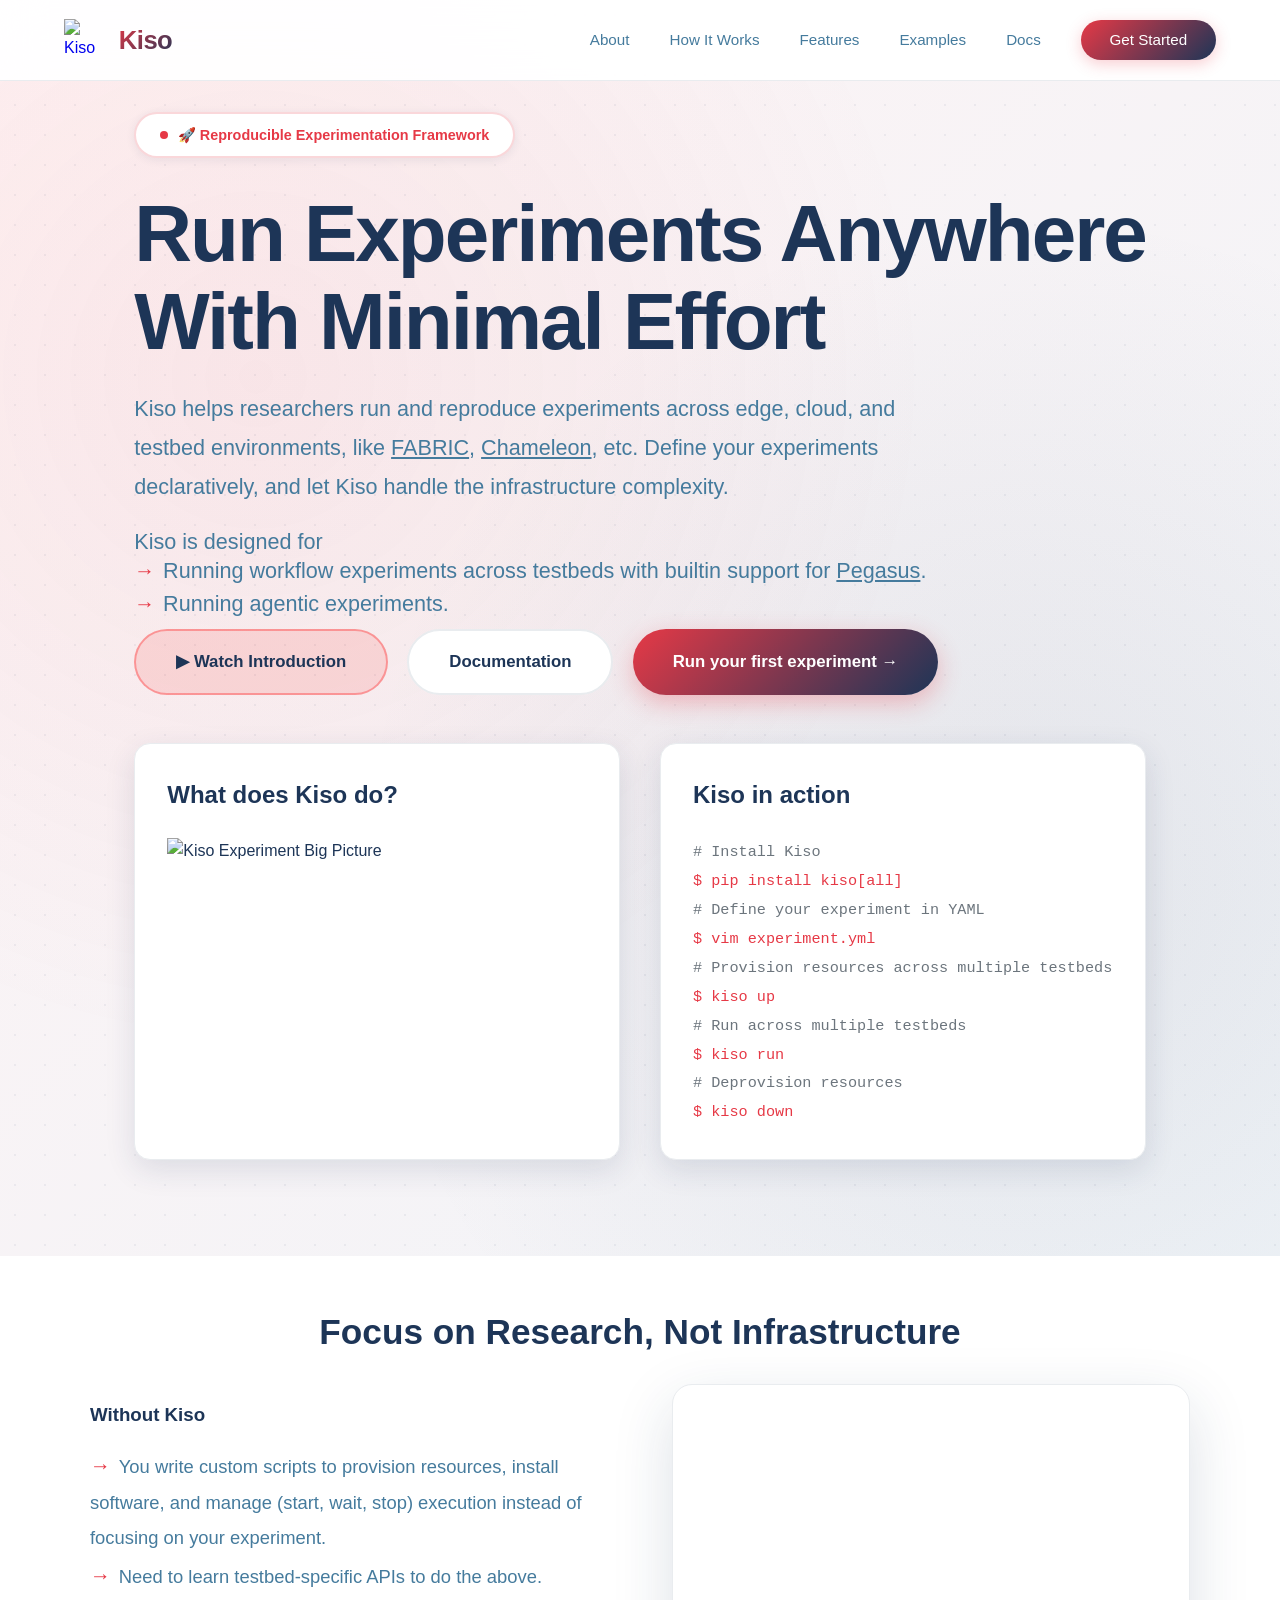
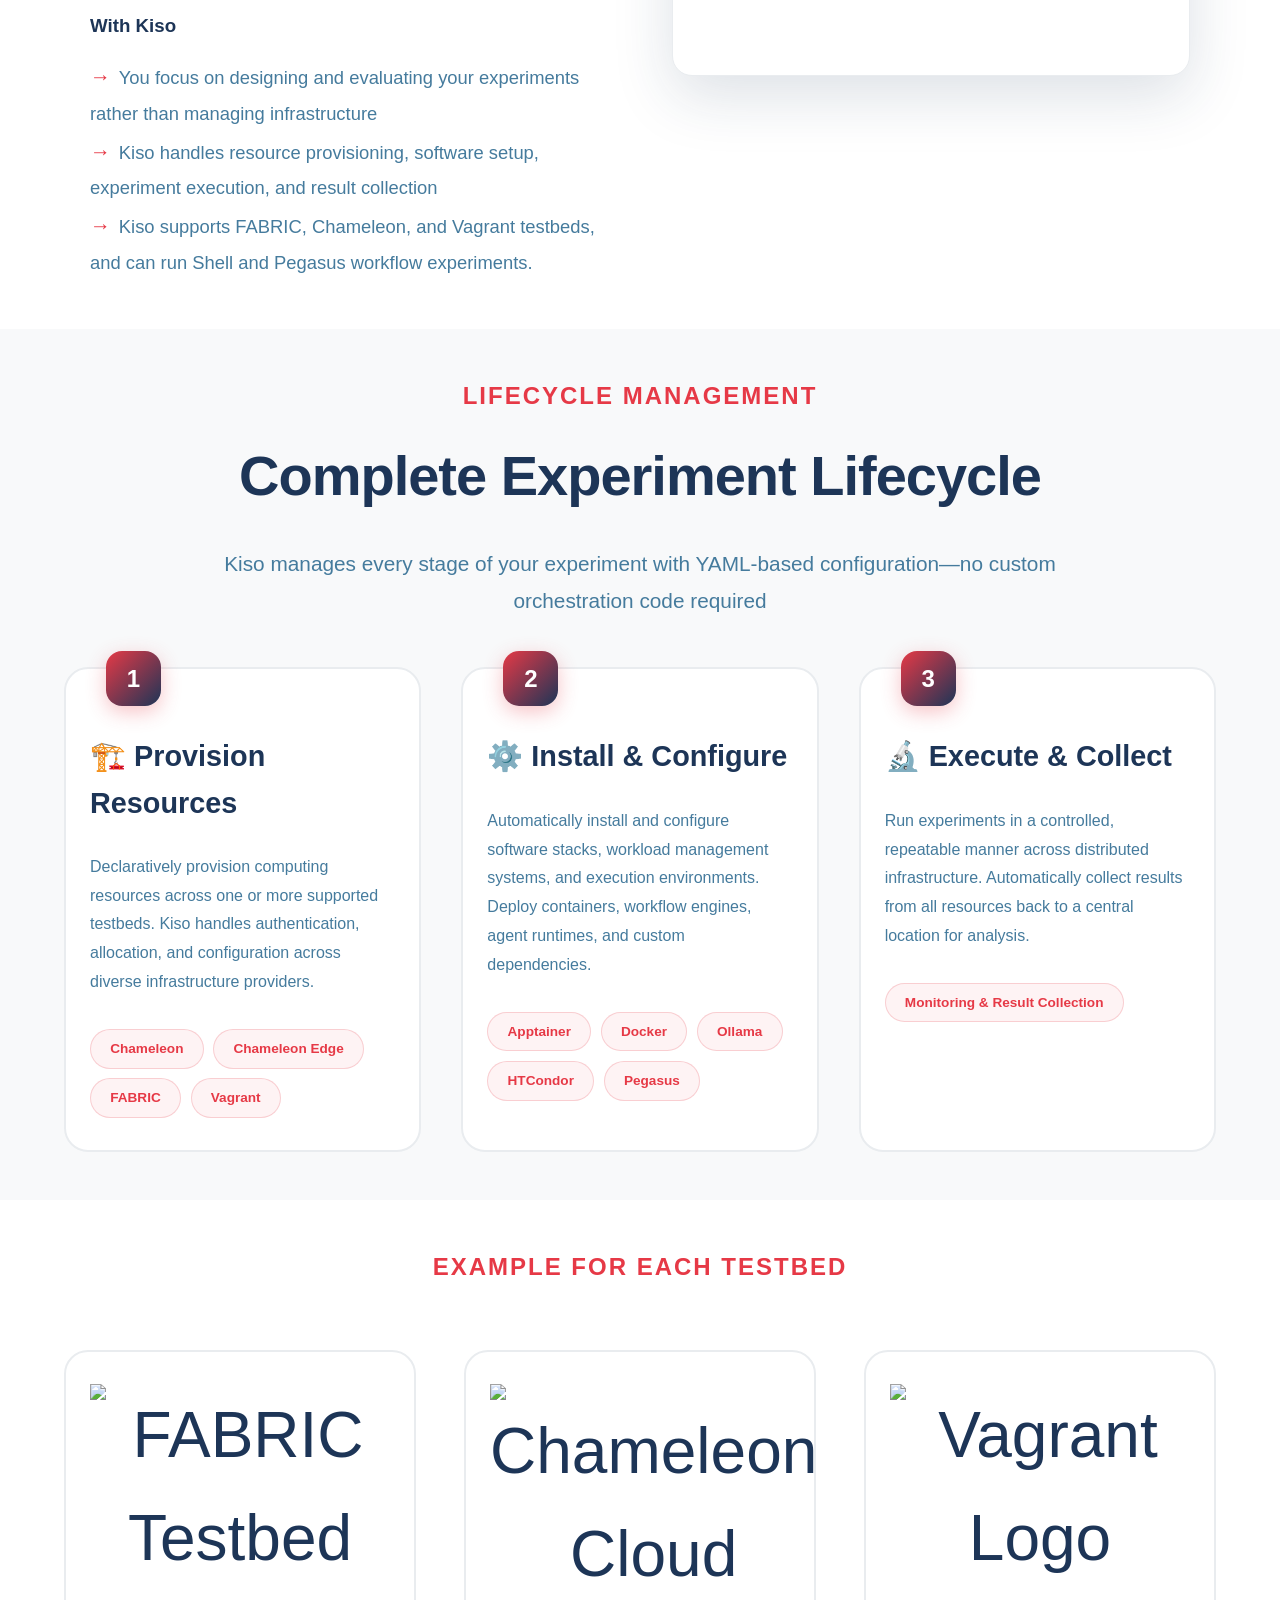
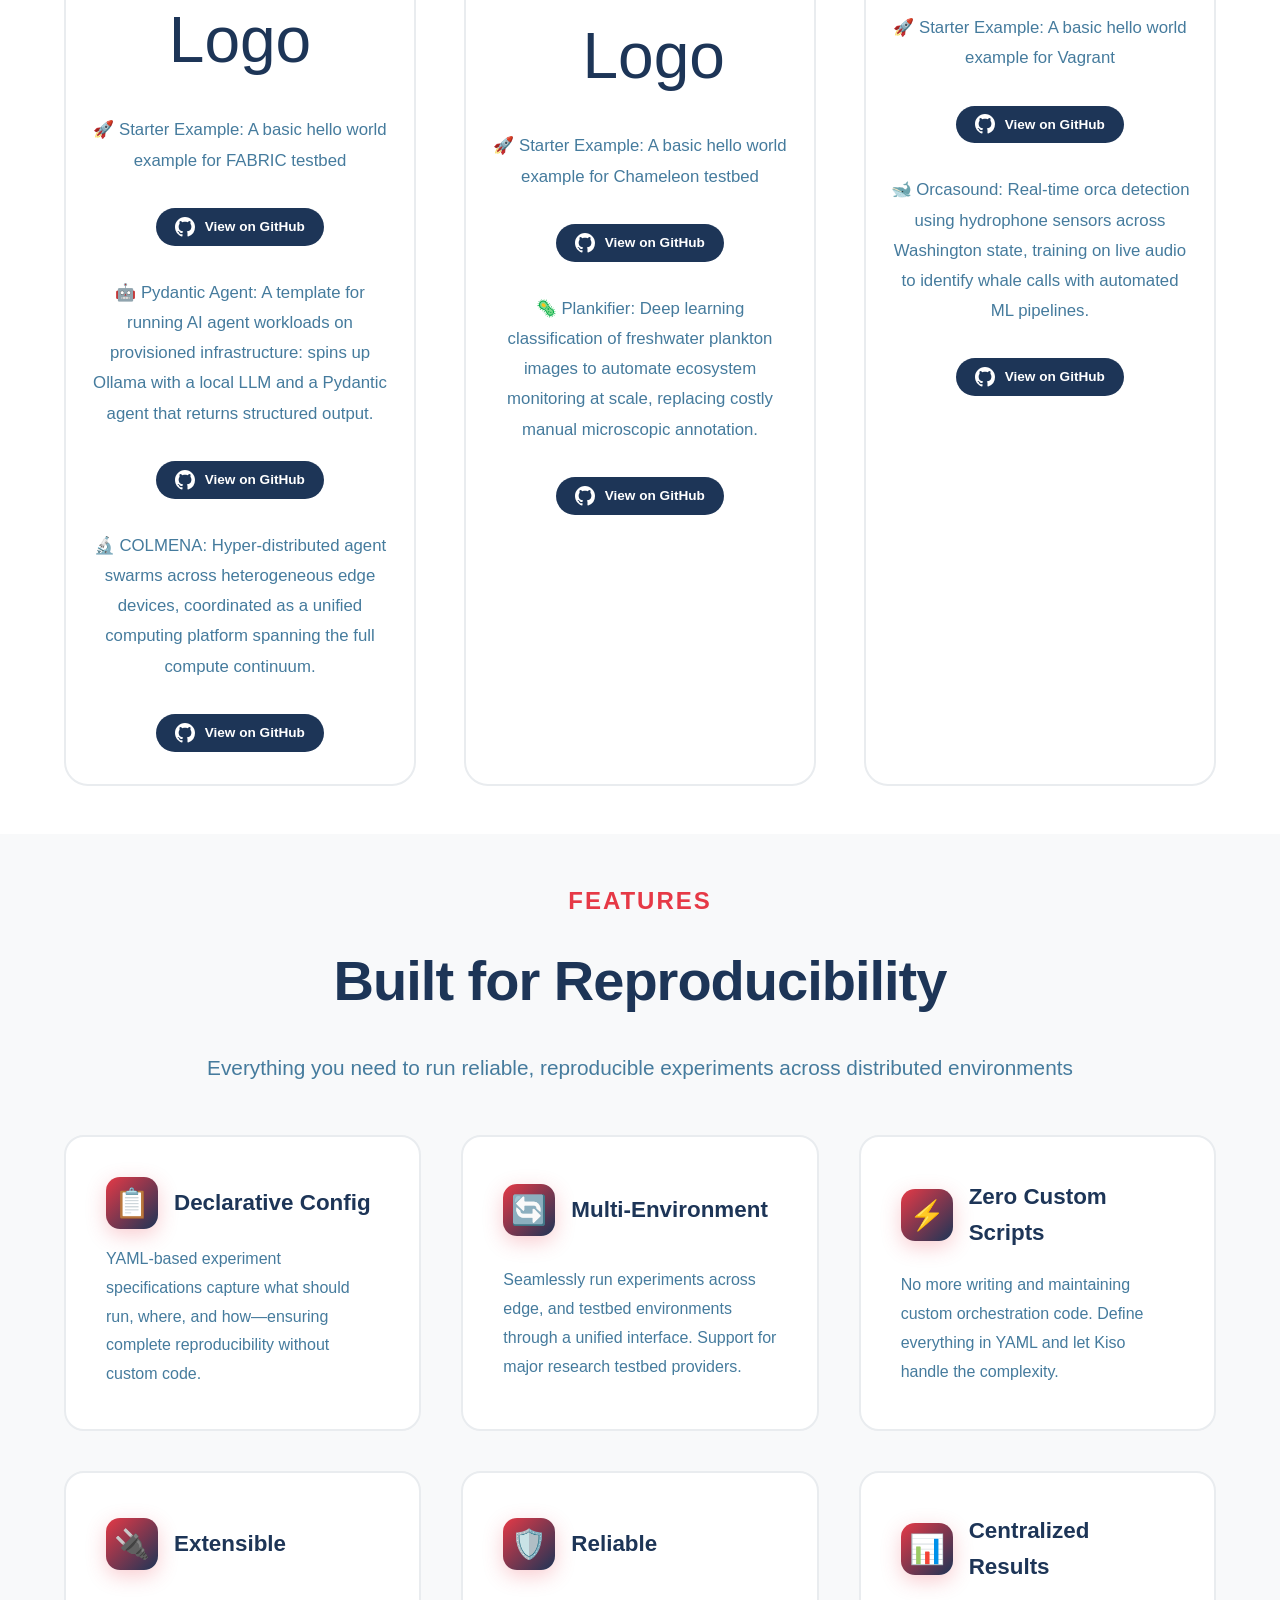
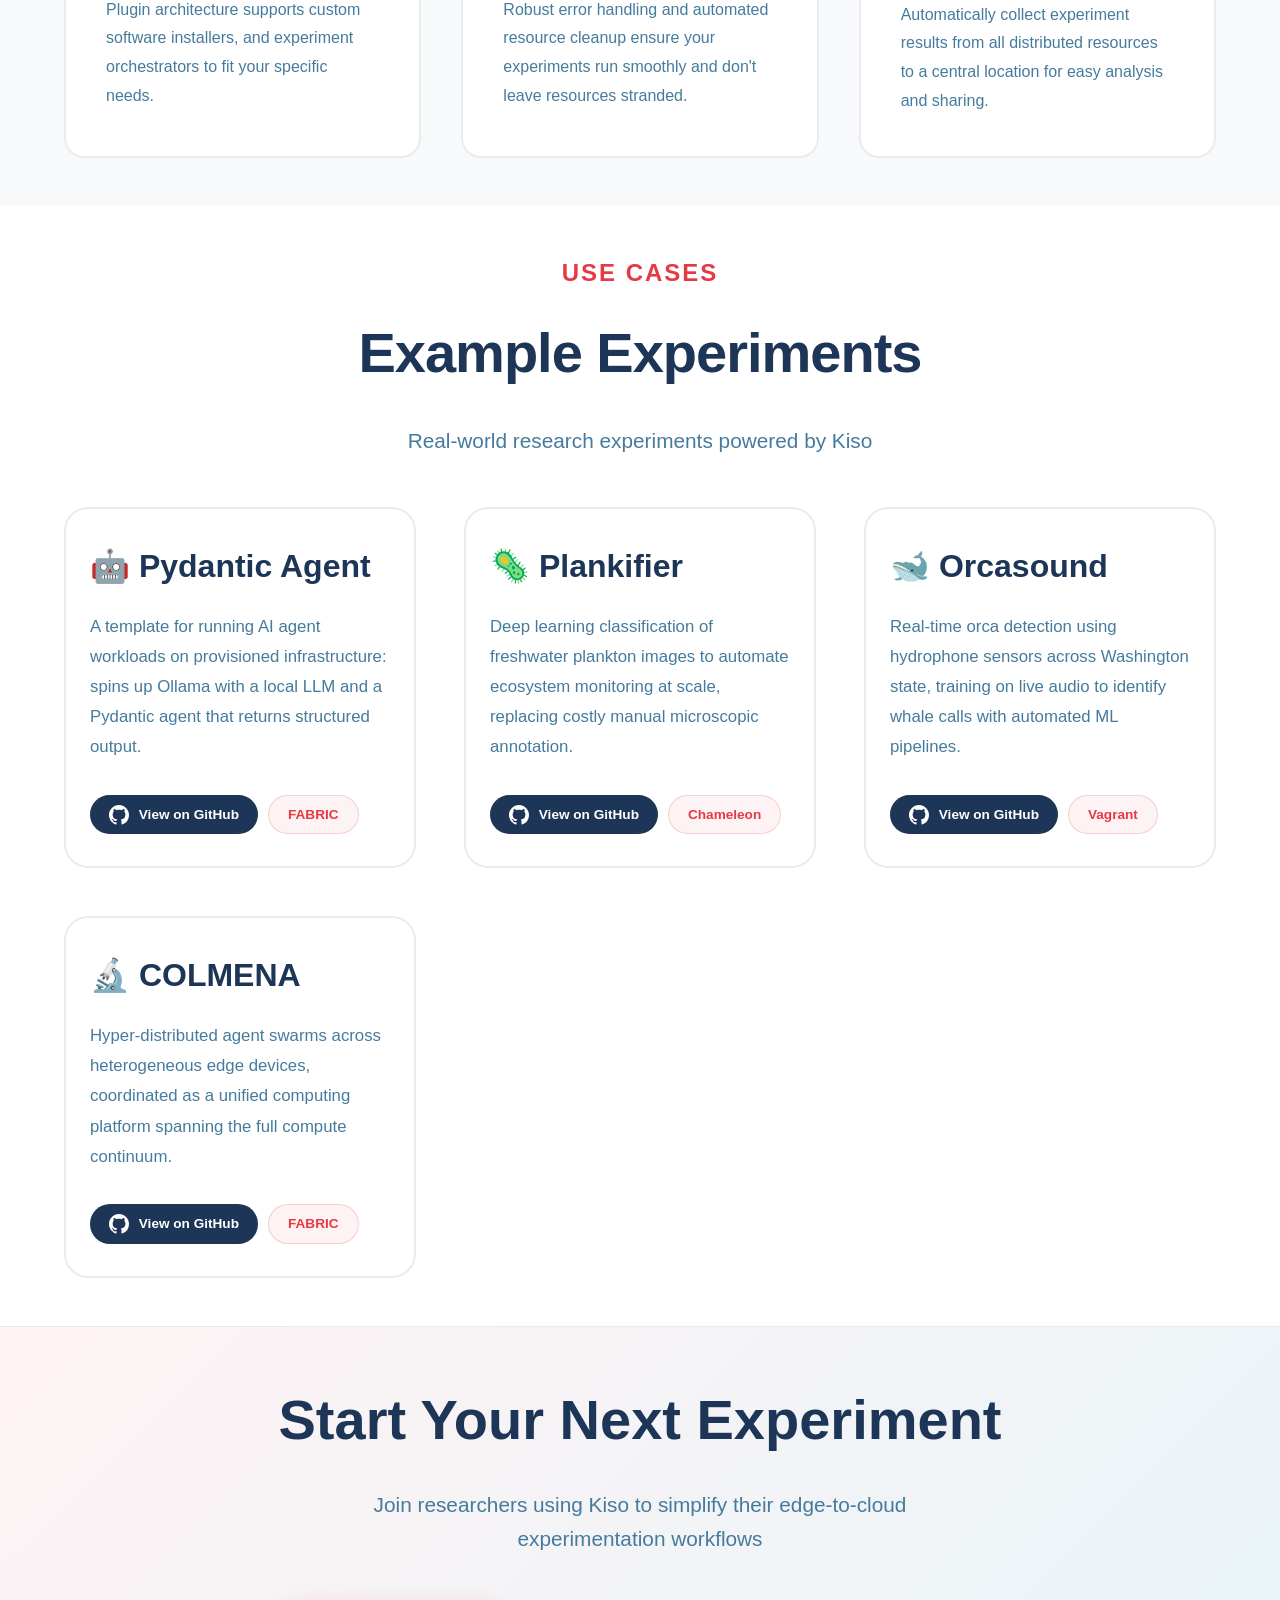
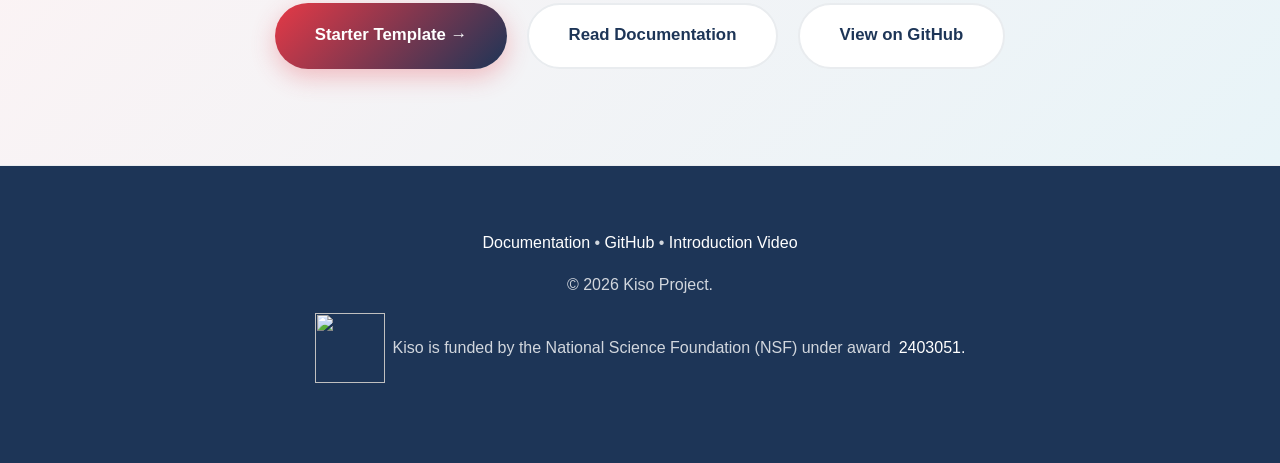
==== commit c2bf3306: "docs: add a run your first experiment button Based on website critique from ChatGPT." ====
--- a/web/index.html
+++ b/web/index.html
@@ -796,9 +796,9 @@
                 </ul>
             </div>
             <div class="hero-buttons">
-                <a href="#about" class="btn btn-primary">Learn More →</a>
                 <a href="https://www.youtube.com/watch?v=2L5kSMh25tc" target="_blank" class="btn btn-video">▶ Watch Introduction</a>
                 <a href="https://kiso.readthedocs.io" class="btn btn-secondary">Documentation</a>
+                <a href="https://kiso.readthedocs.io/en/latest/tutorials/first-experiment.html" class="btn btn-primary">Run your first experiment →</a>
             </div>
             <div class="workflow-grid">
                 <div class="code-demo" >
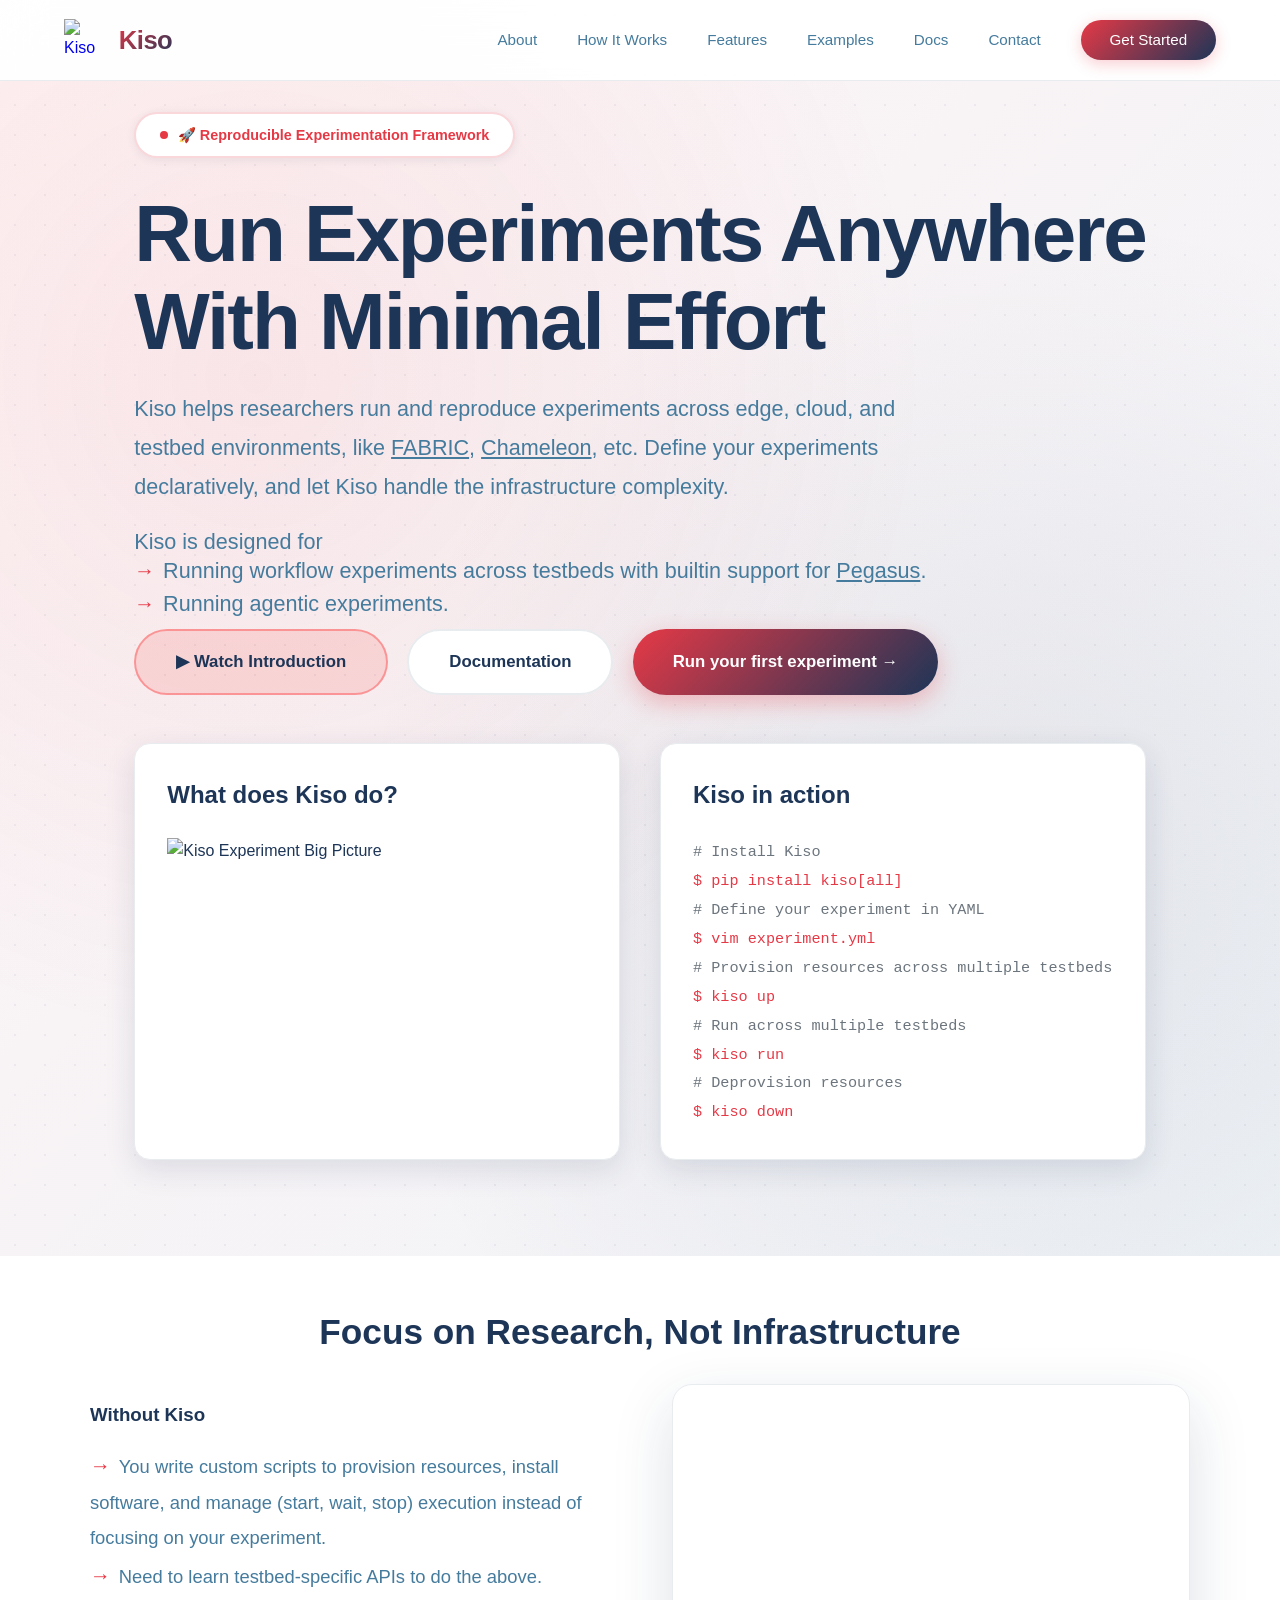
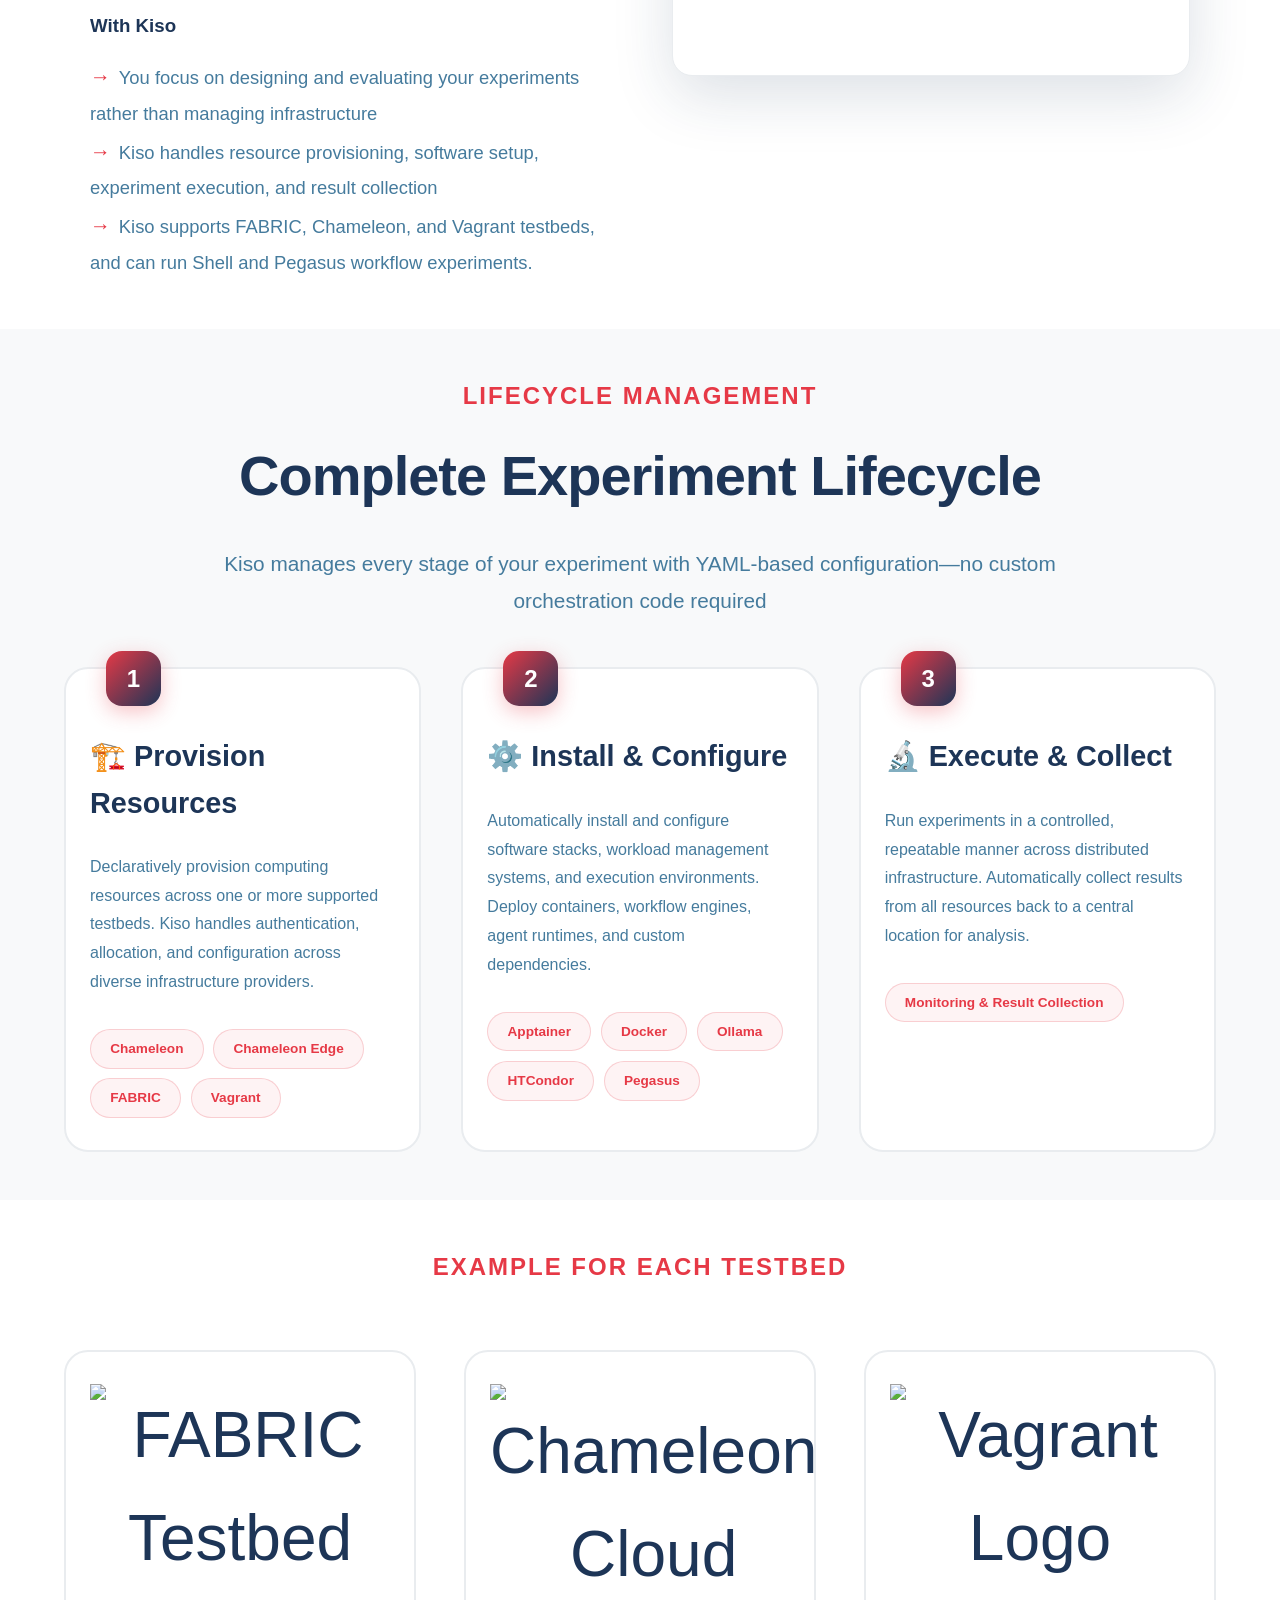
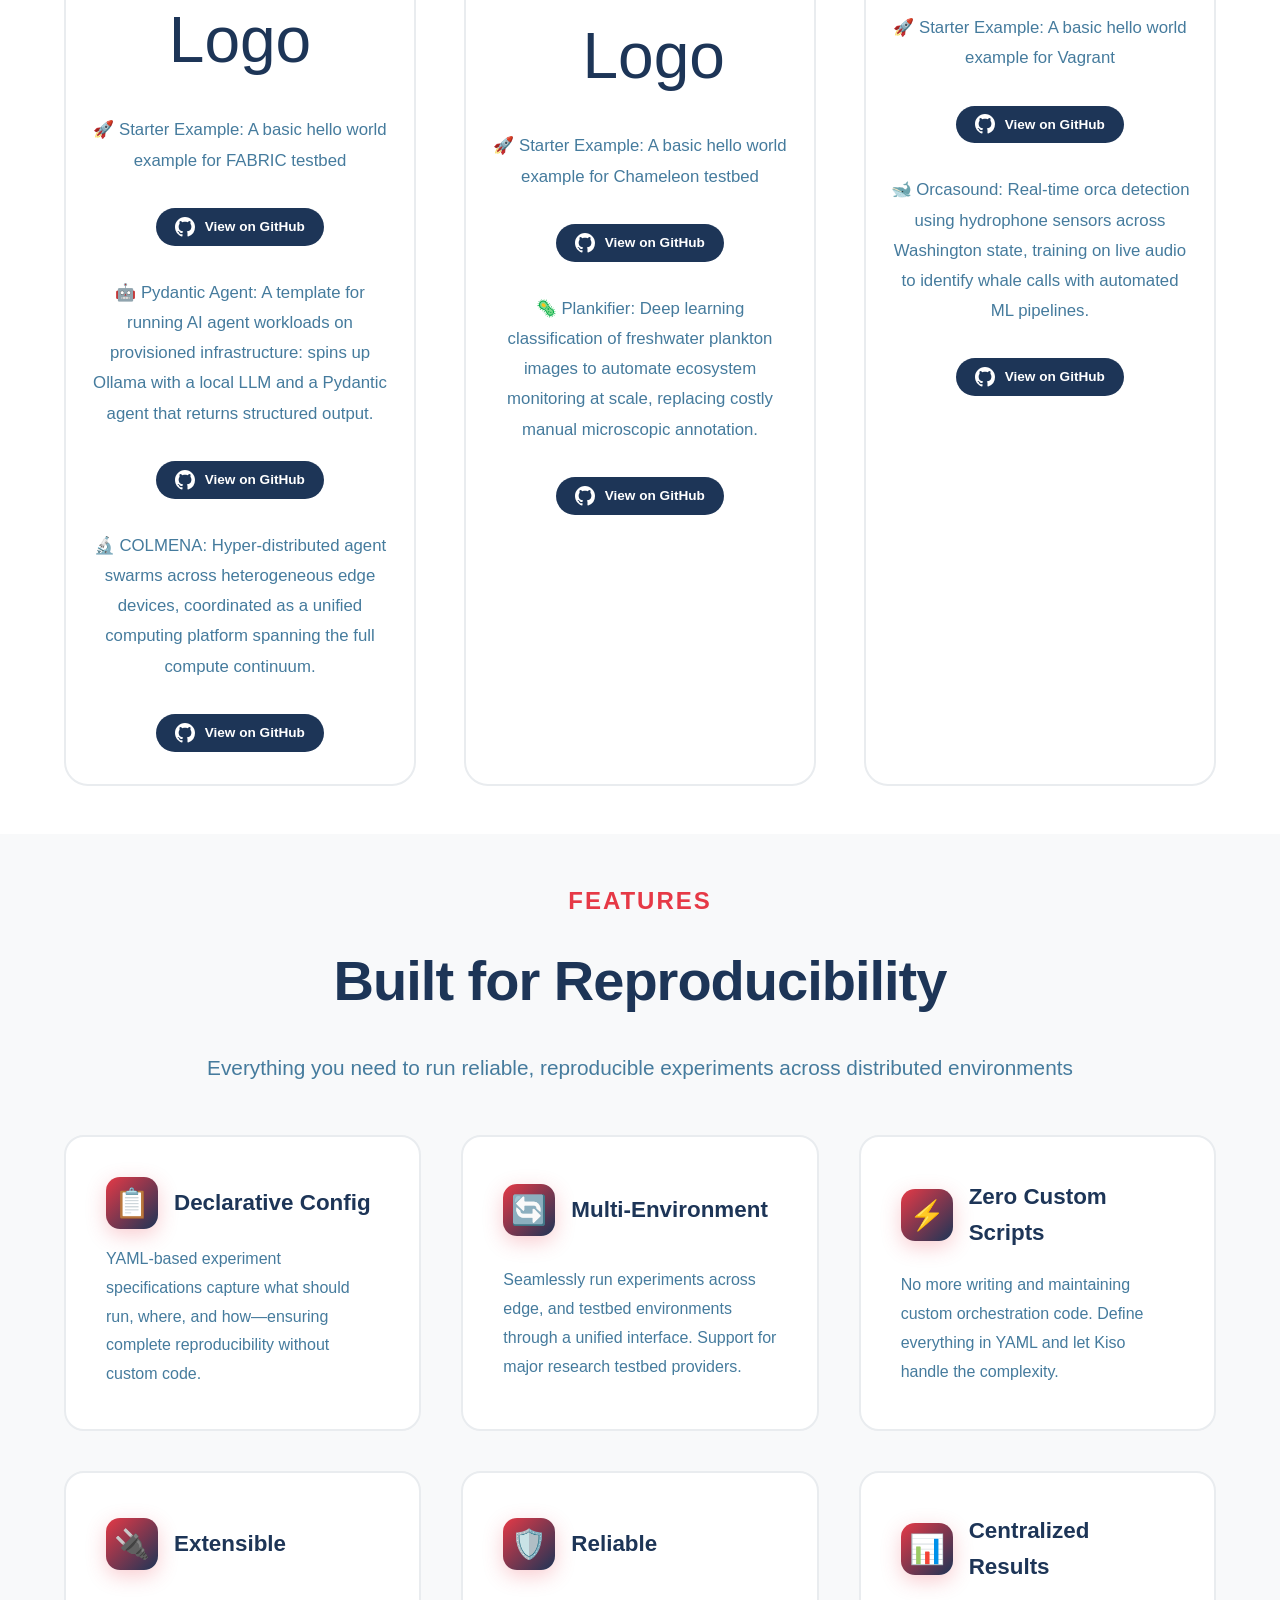
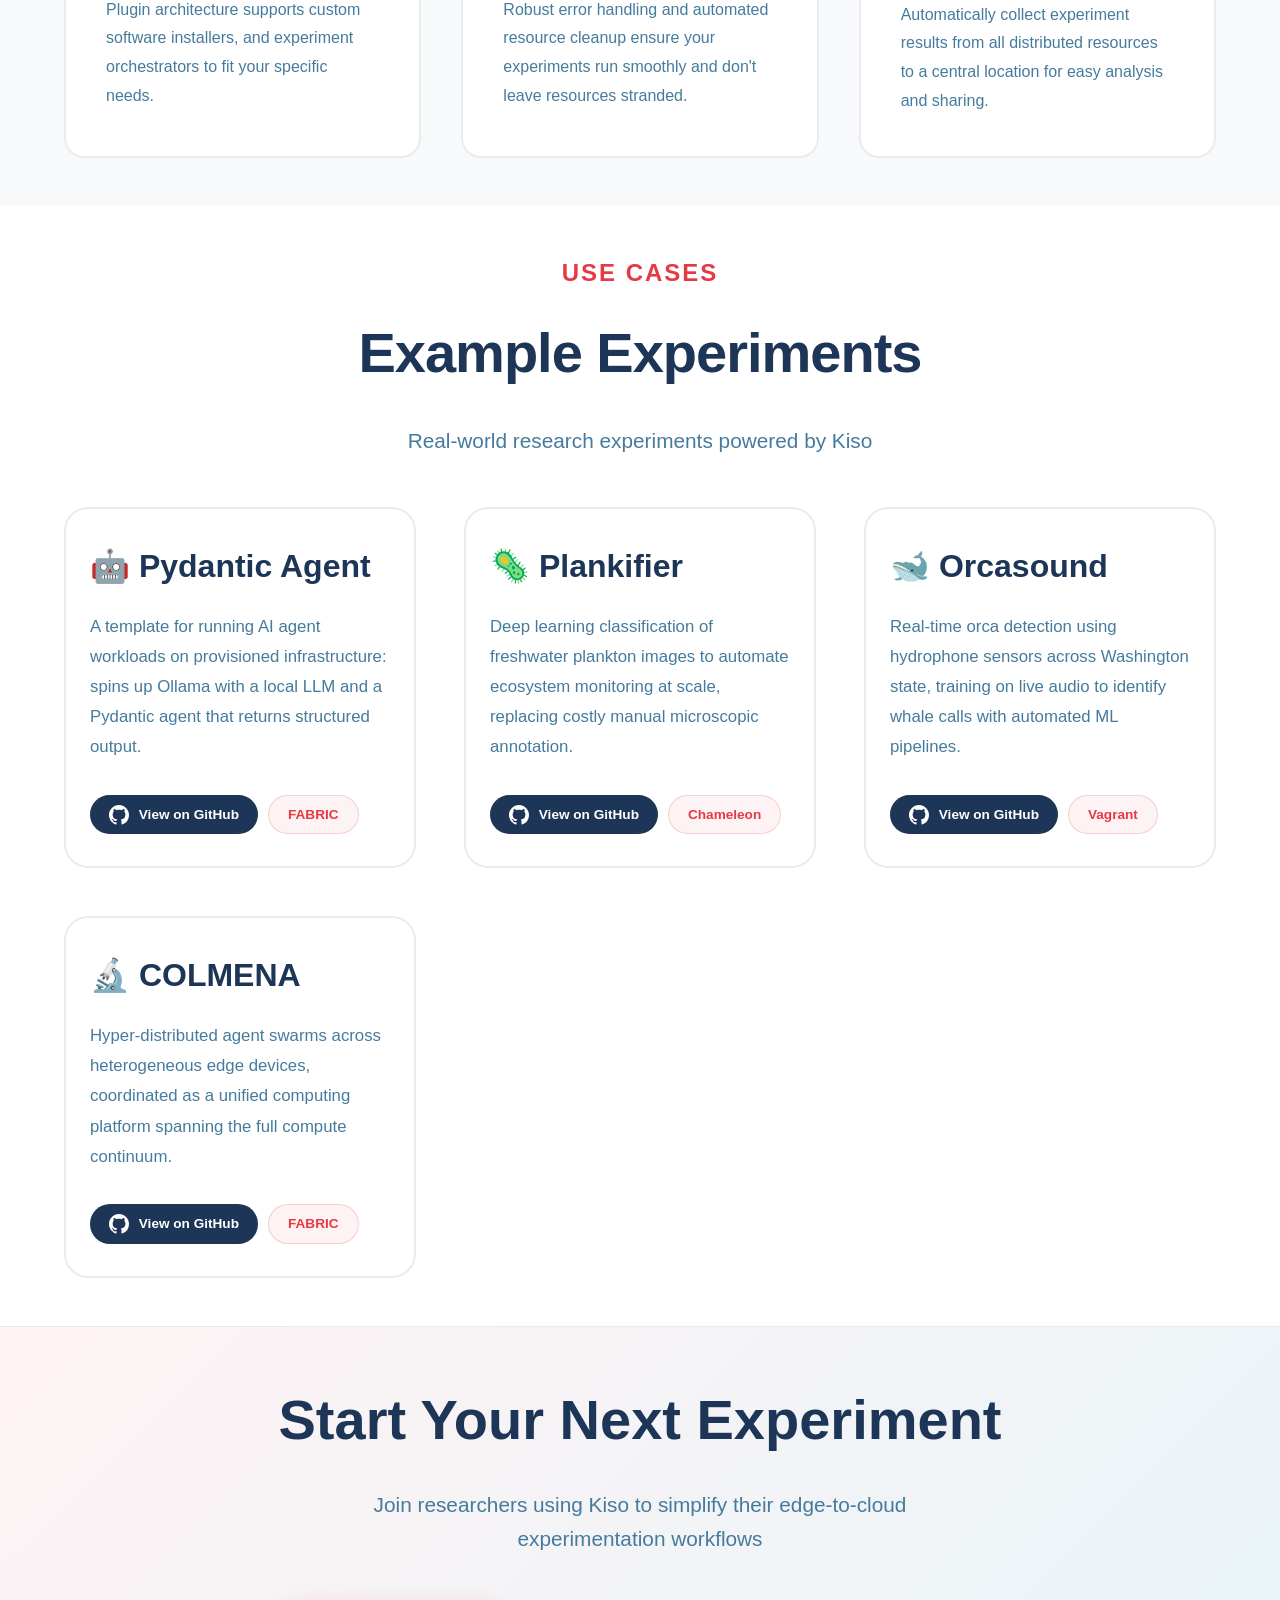
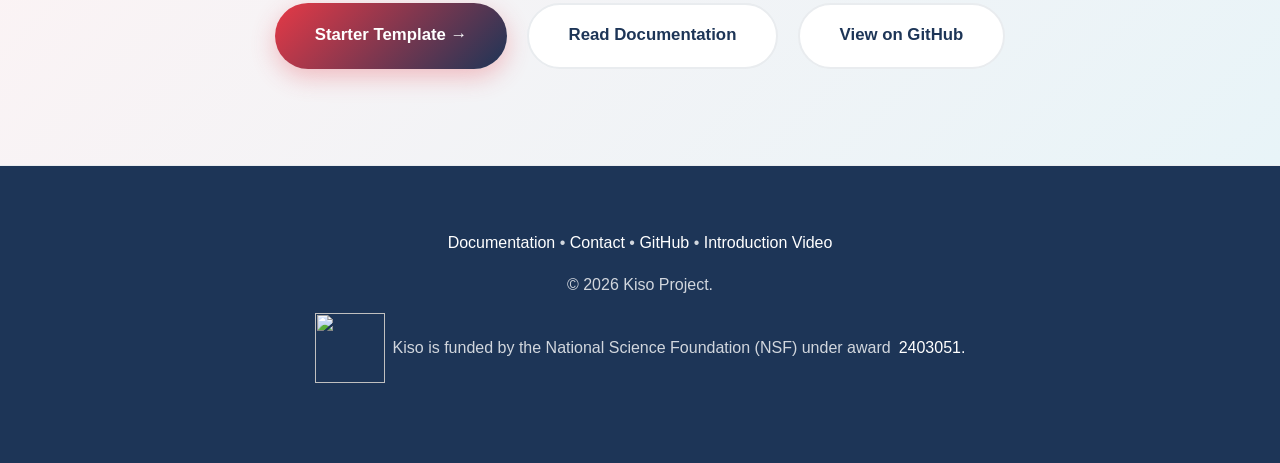
==== commit 673698c8: "docs: add contact link to website and fix nsf logo link in doc footer" ====
--- a/web/index.html
+++ b/web/index.html
@@ -775,6 +775,7 @@
             <li><a href="#features">Features</a></li>
             <li><a href="#examples-by-testbed">Examples</a></li>
             <li><a href="https://kiso.readthedocs.io" target="_blank">Docs</a></li>
+            <li><a href="https://kiso.readthedocs.io/en/latest/about/contact.html" target="_blank">Contact</a></li>
             <li><a href="https://github.com/pegasus-isi/kiso" target="_blank" class="nav-cta">Get Started</a></li>
         </ul>
     </nav>
@@ -1080,6 +1081,7 @@
     <footer>
         <p>
             <a href="https://kiso.readthedocs.io">Documentation</a> •
+            <a href="https://kiso.readthedocs.io/en/latest/about/contact.html" target="_blank">Contact</a> •
             <a href="https://github.com/pegasus-isi/kiso">GitHub</a> •
             <a href="https://www.youtube.com/watch?v=2L5kSMh25tc">Introduction Video</a>
         </p>
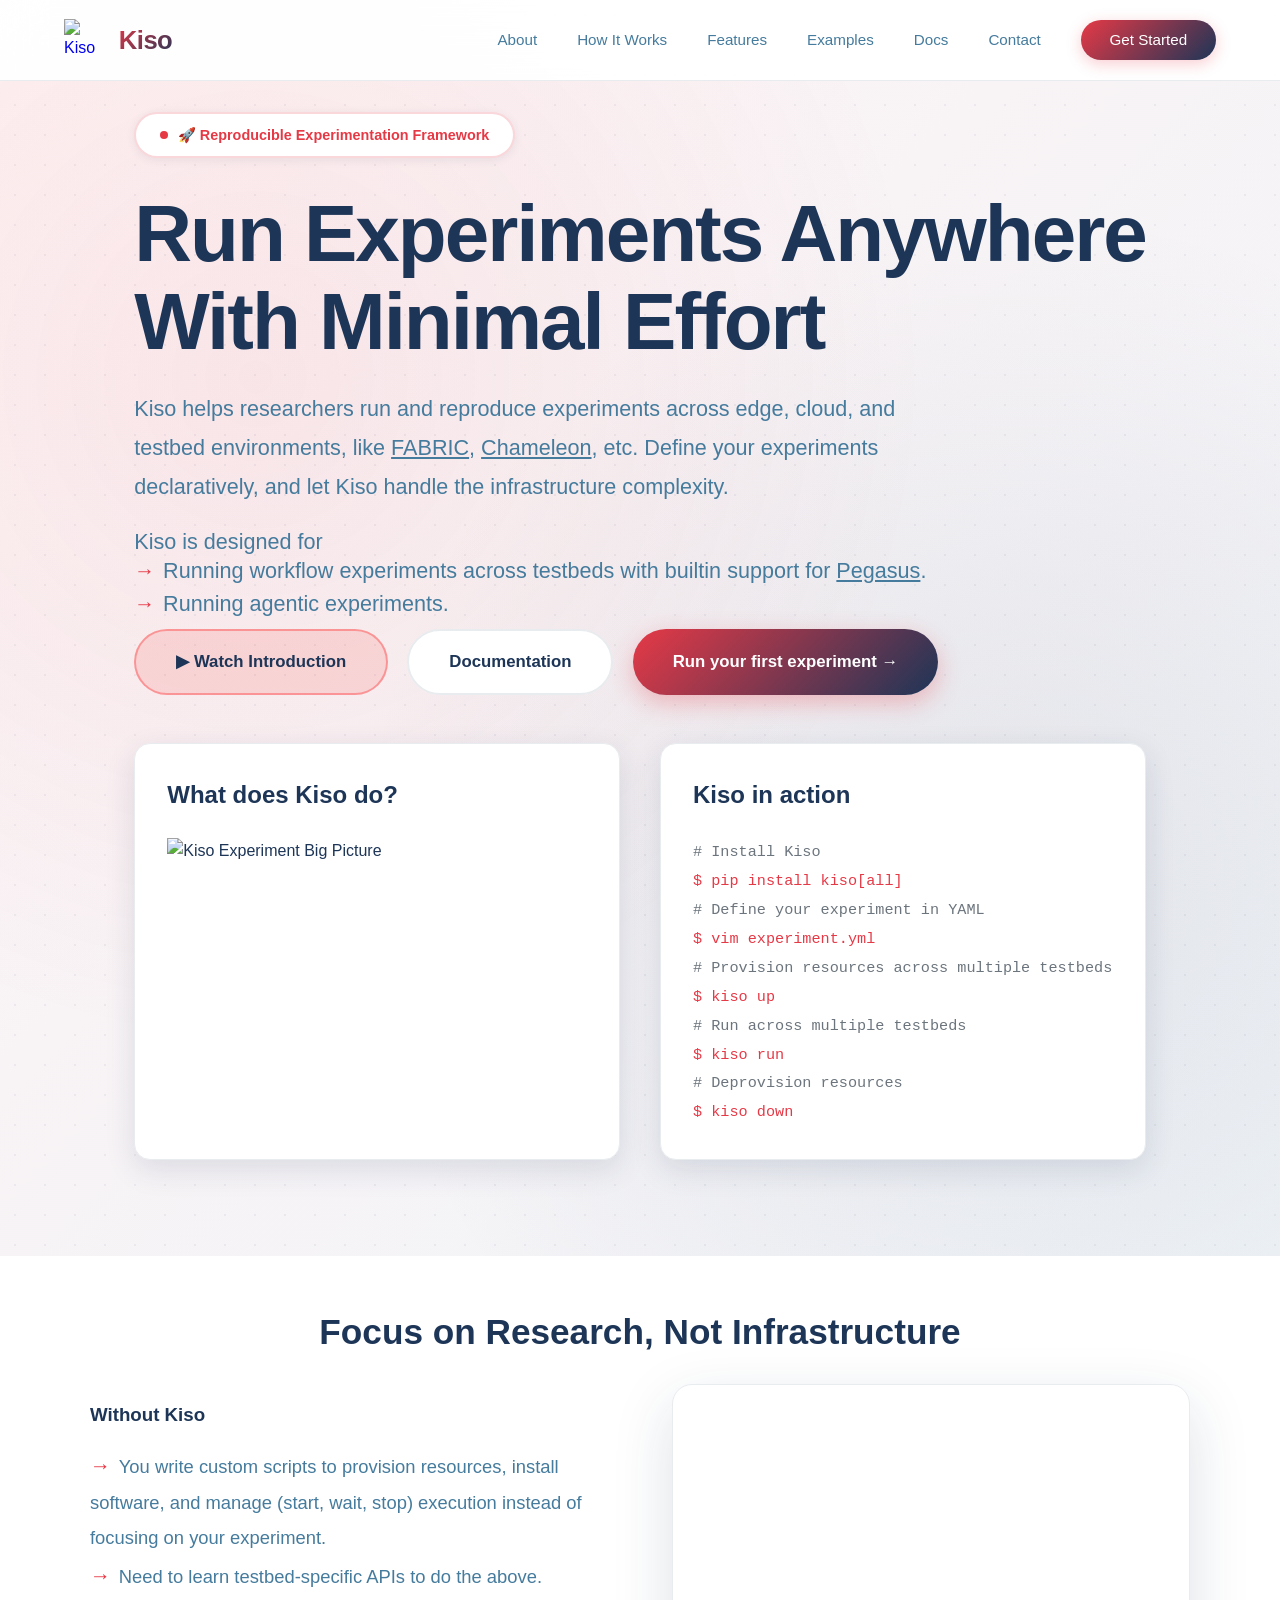
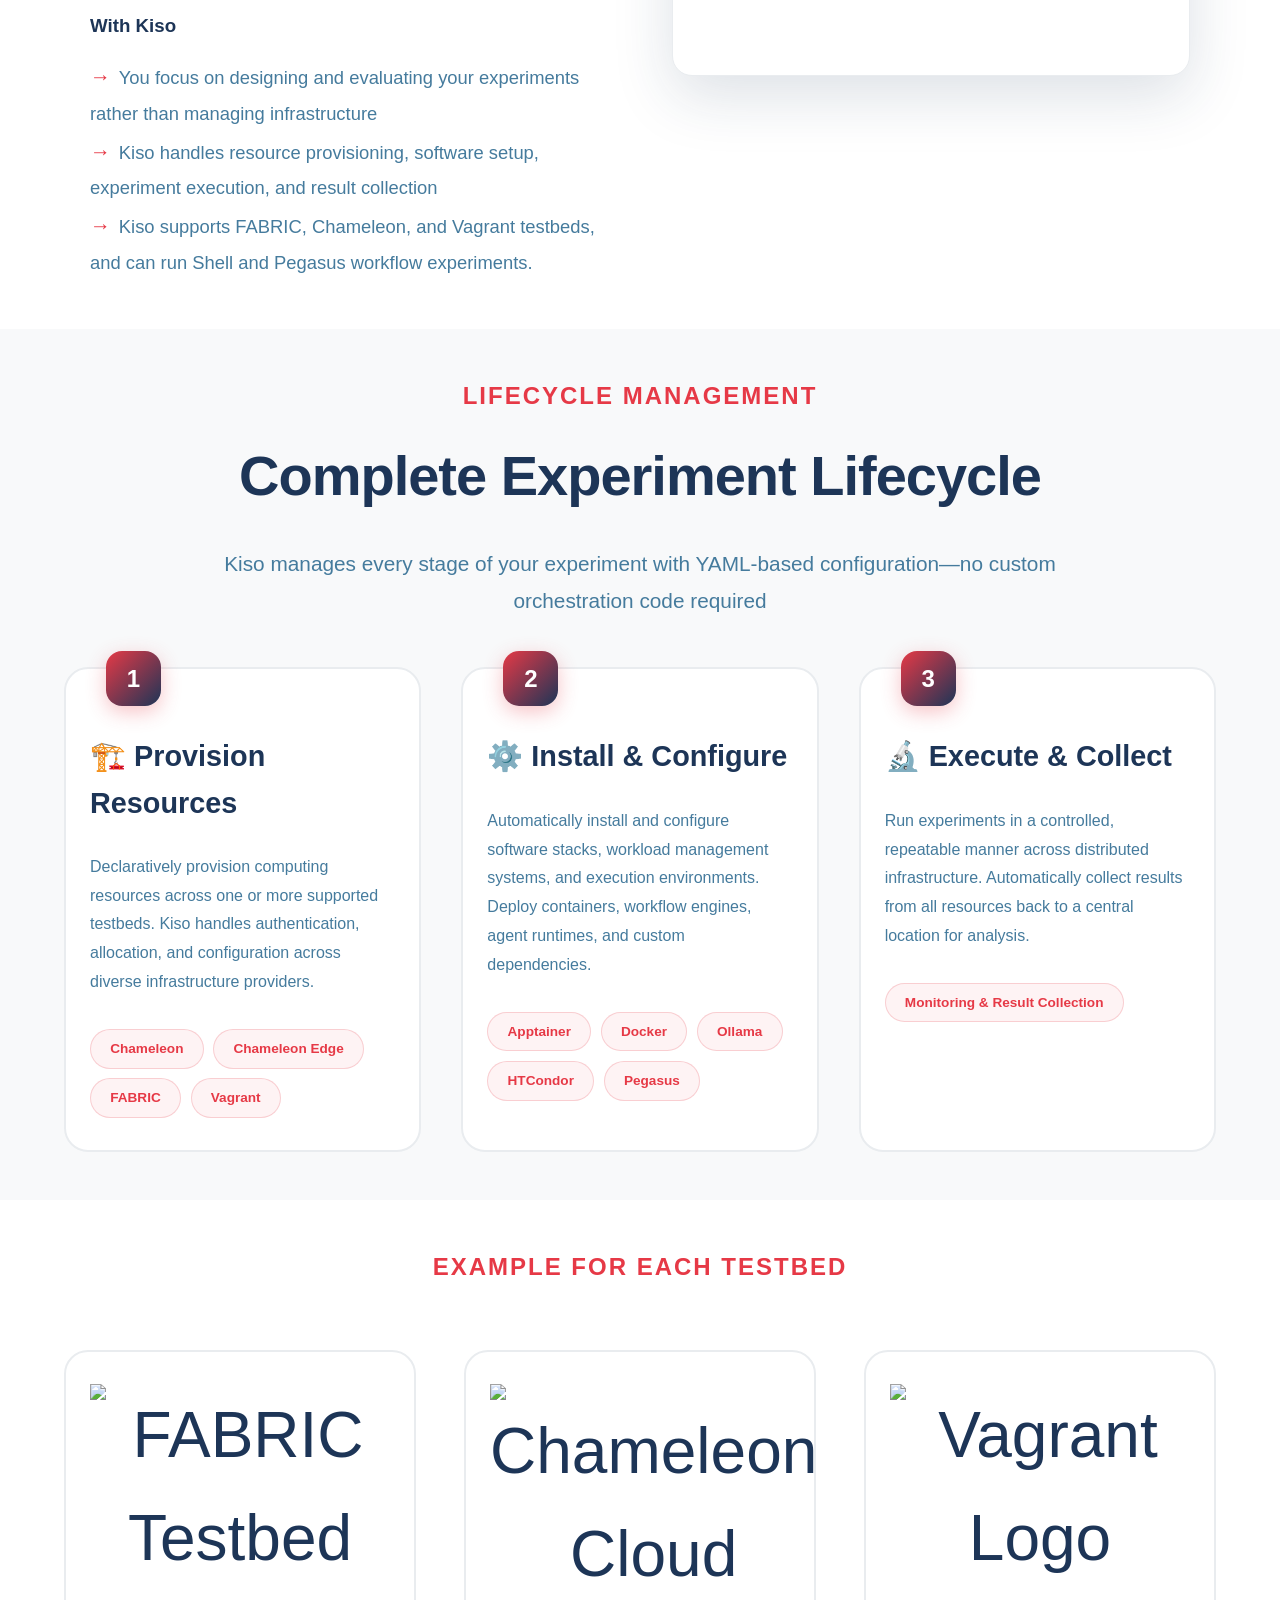
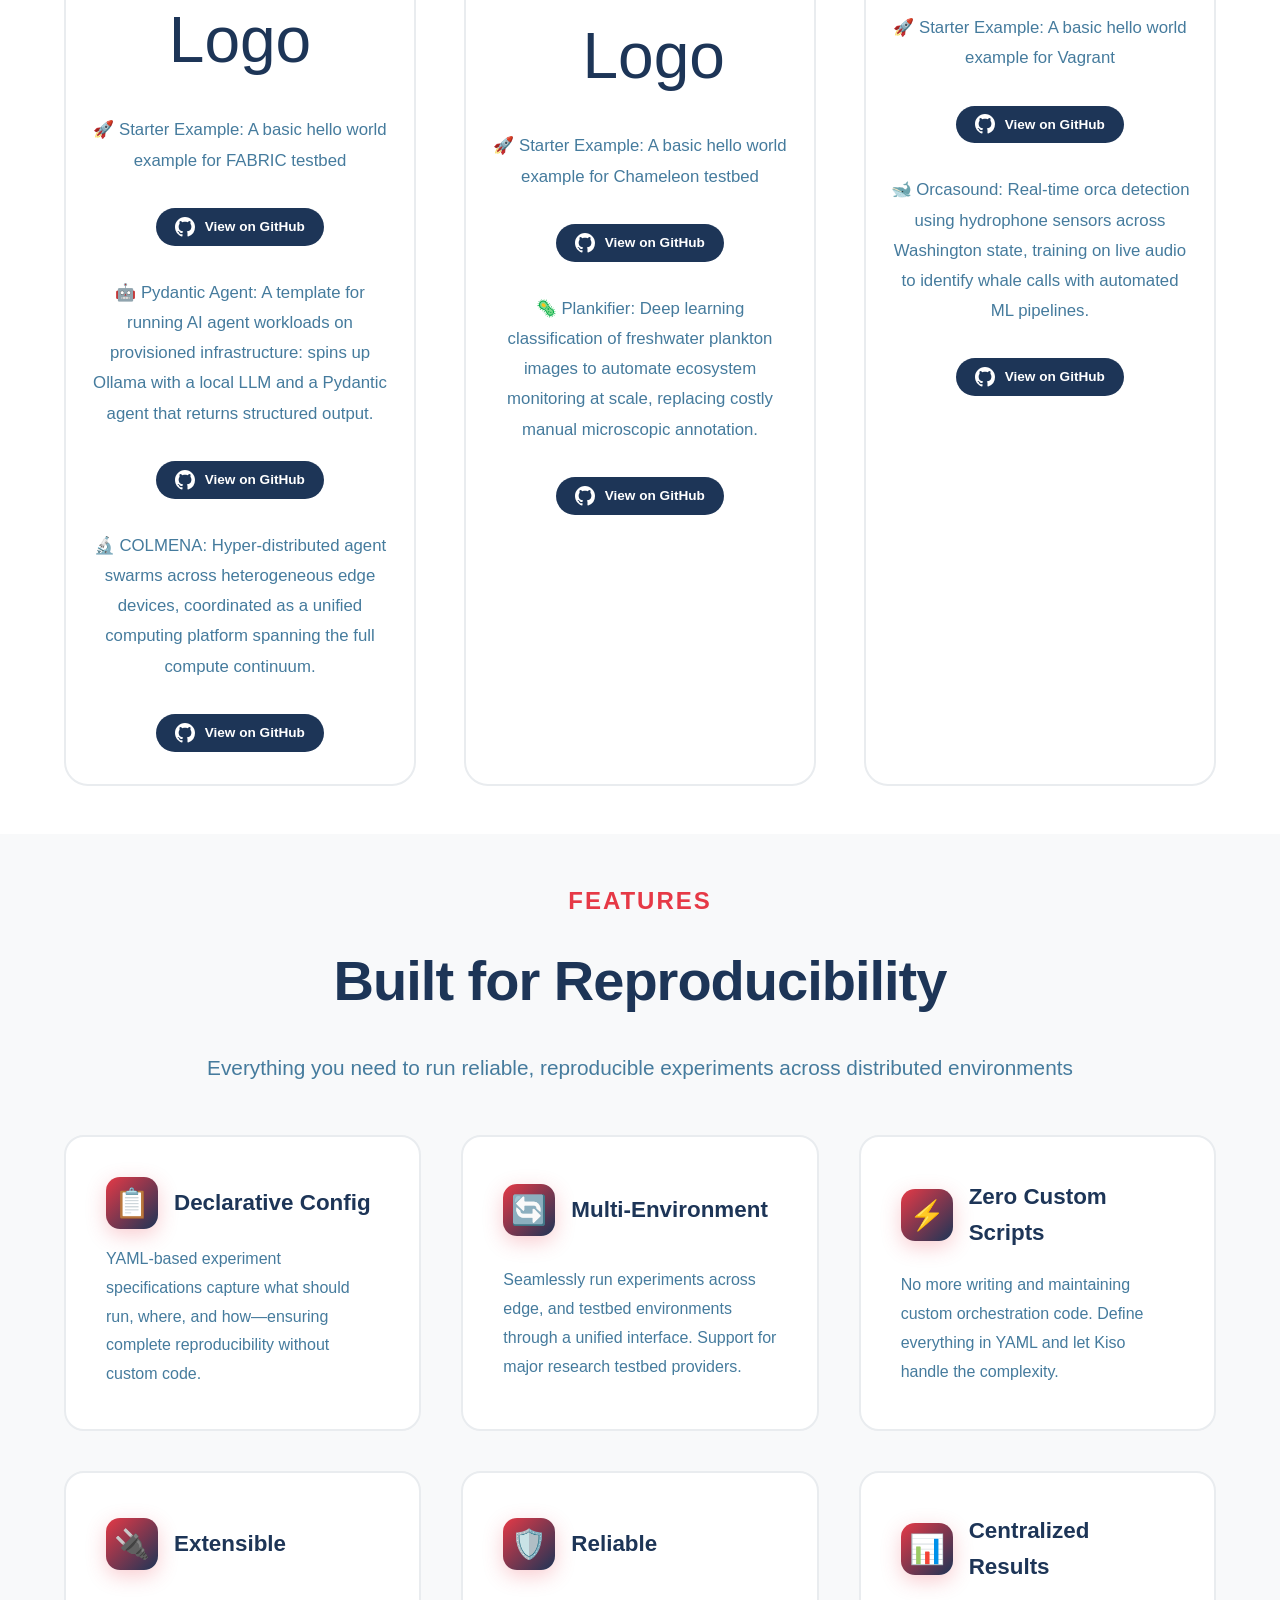
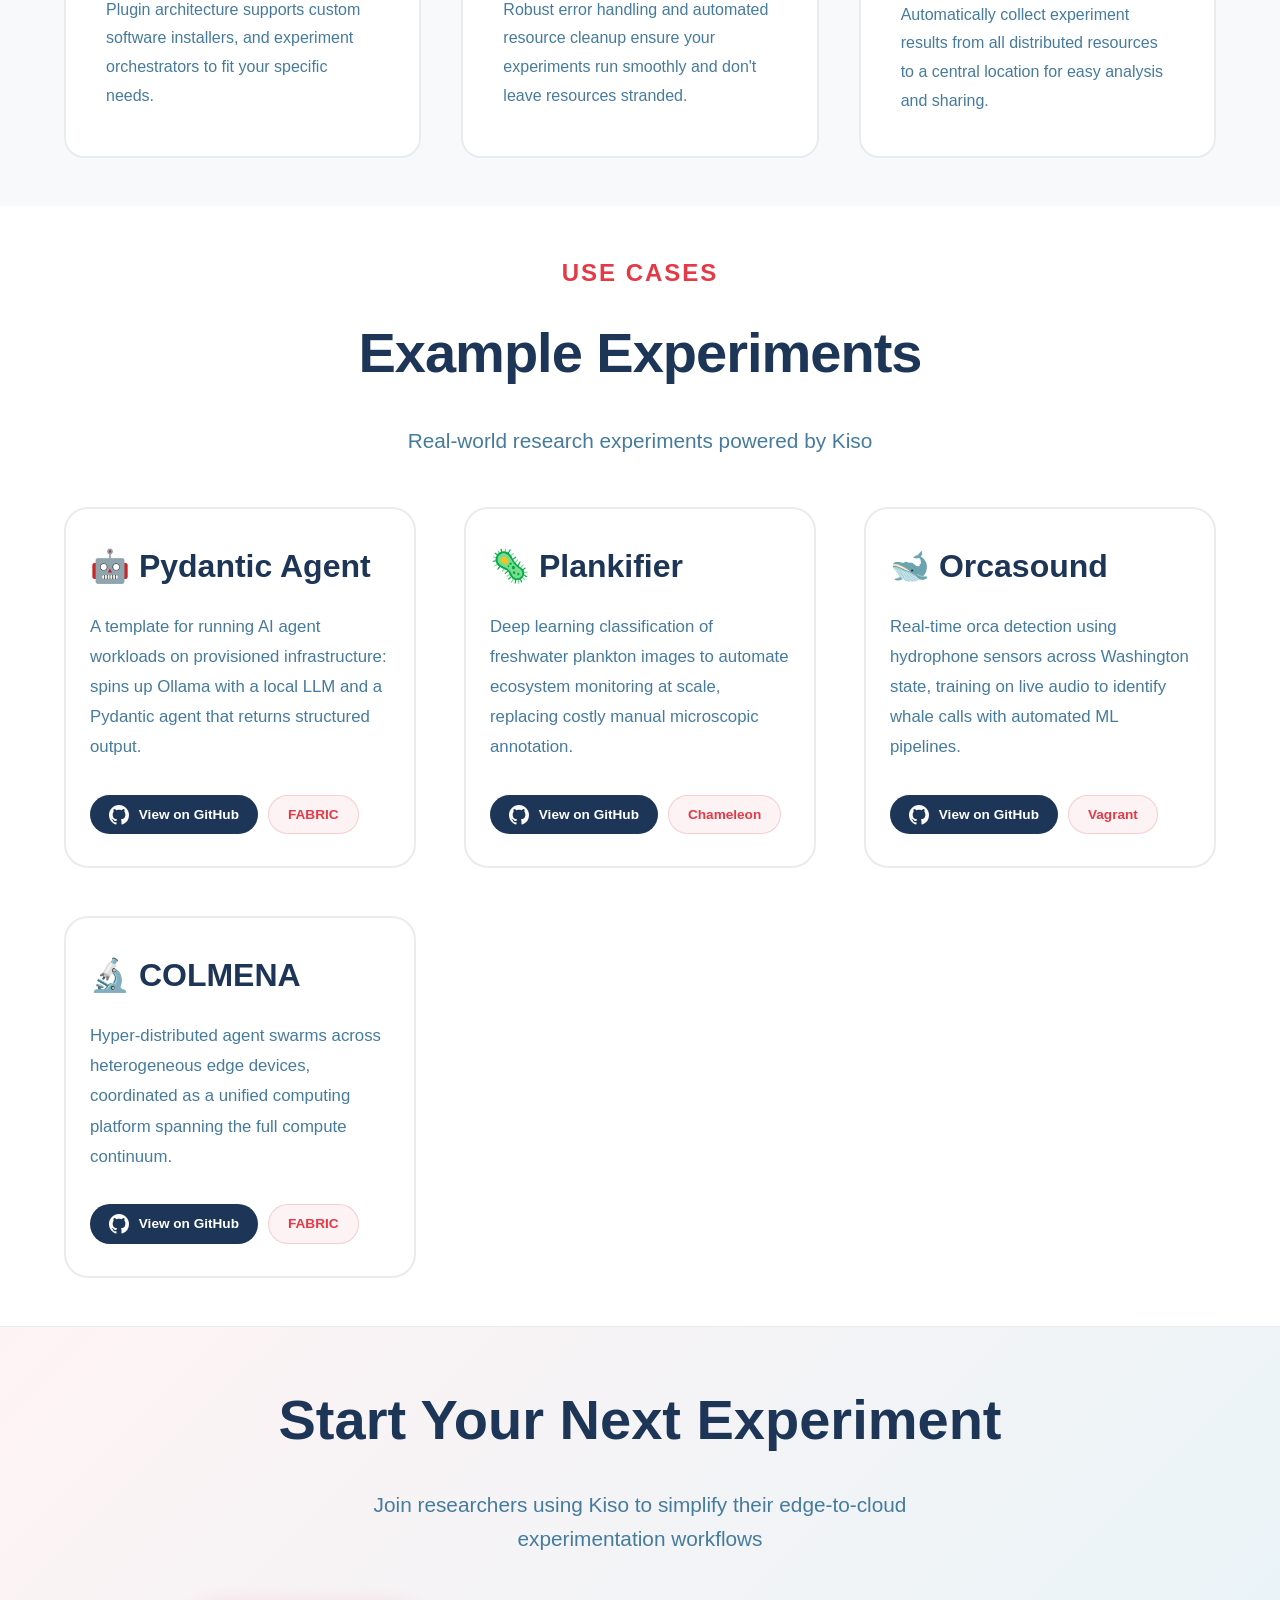
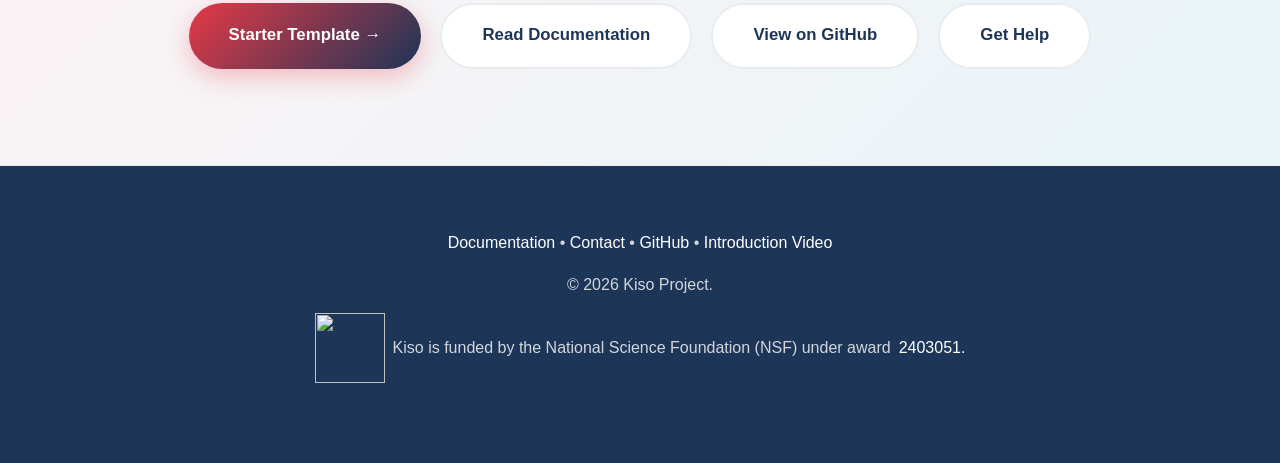
==== commit 3d1e4cad: "docs: add a get help button to website above the footer" ====
--- a/web/index.html
+++ b/web/index.html
@@ -1075,6 +1075,7 @@
             <a href="https://github.com/pegasus-isi/kiso-experiment-template" class="btn btn-primary">Starter Template →</a>
             <a href="https://kiso.readthedocs.io" class="btn btn-secondary">Read Documentation</a>
             <a href="https://github.com/pegasus-isi/kiso" class="btn btn-secondary">View on GitHub</a>
+            <a href="https://kiso.readthedocs.io/en/latest/about/contact.html" class="btn btn-secondary">Get Help</a>
         </div>
     </section>
 
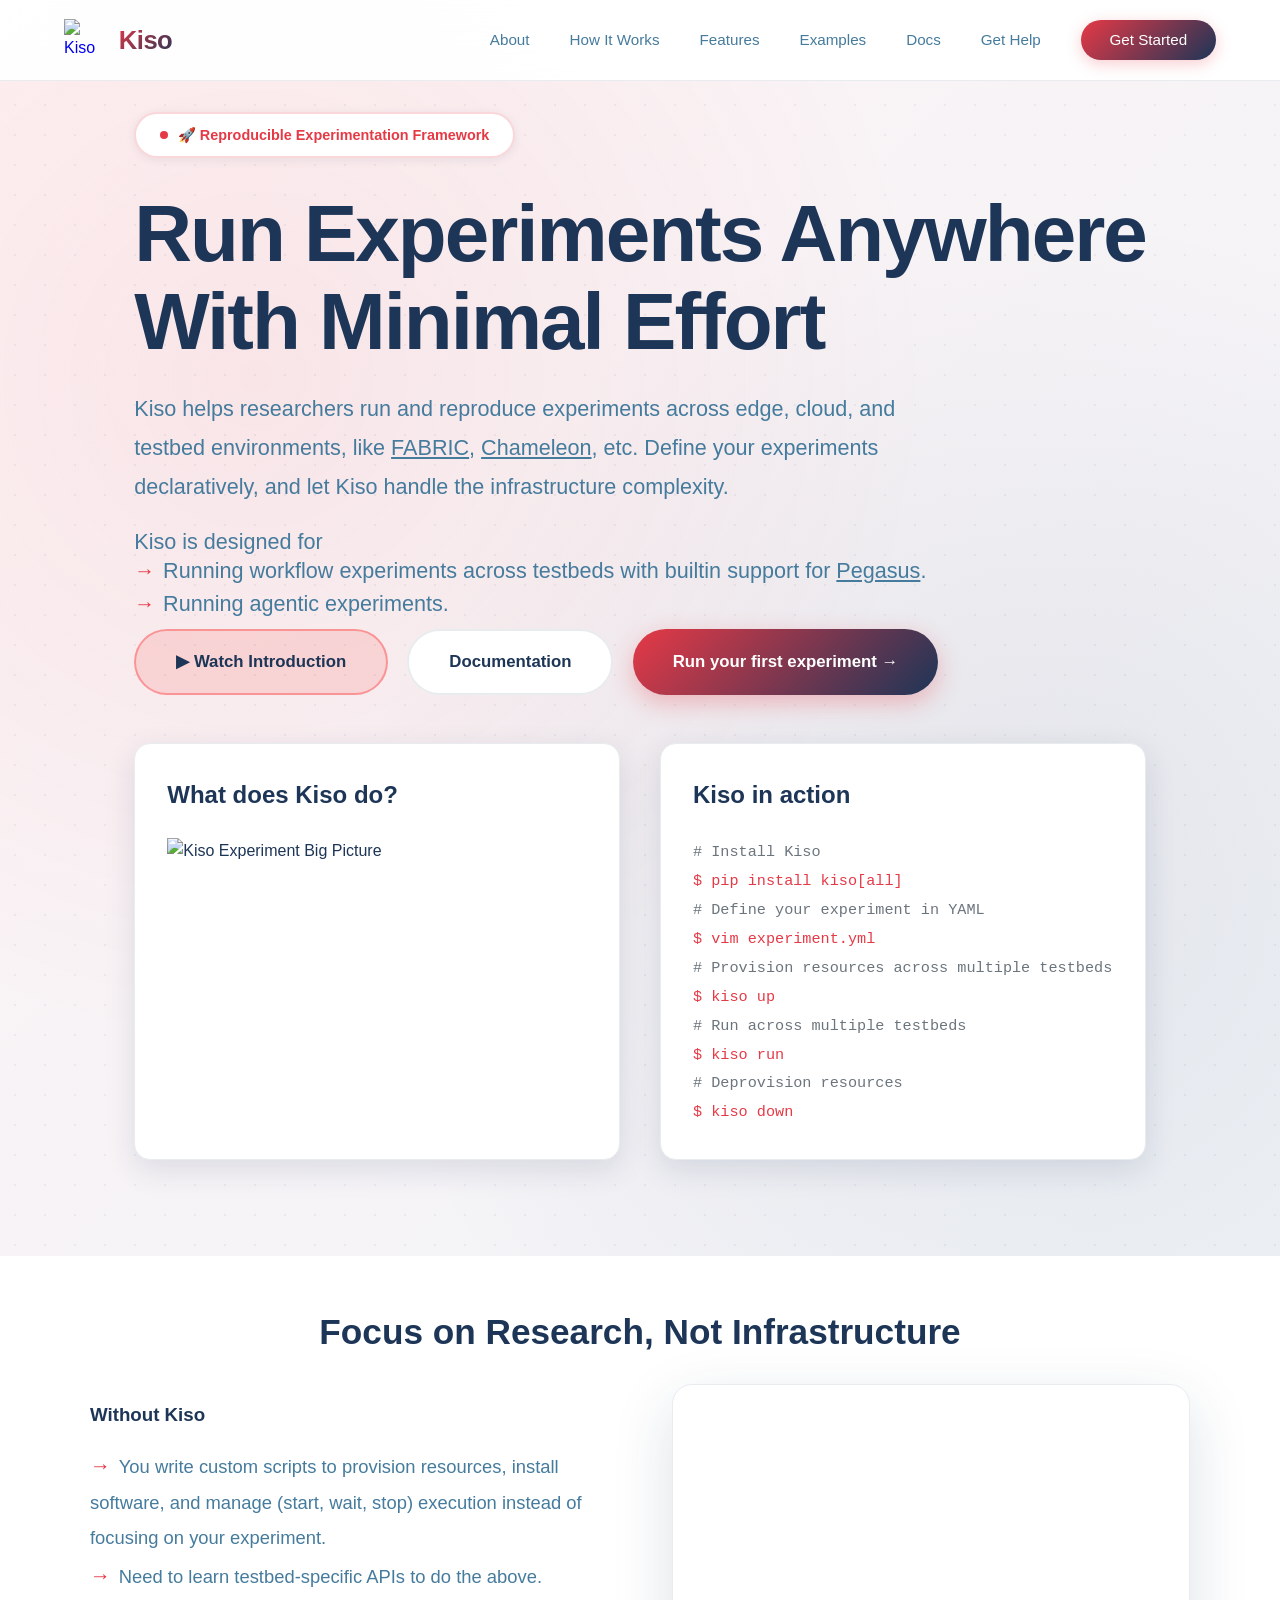
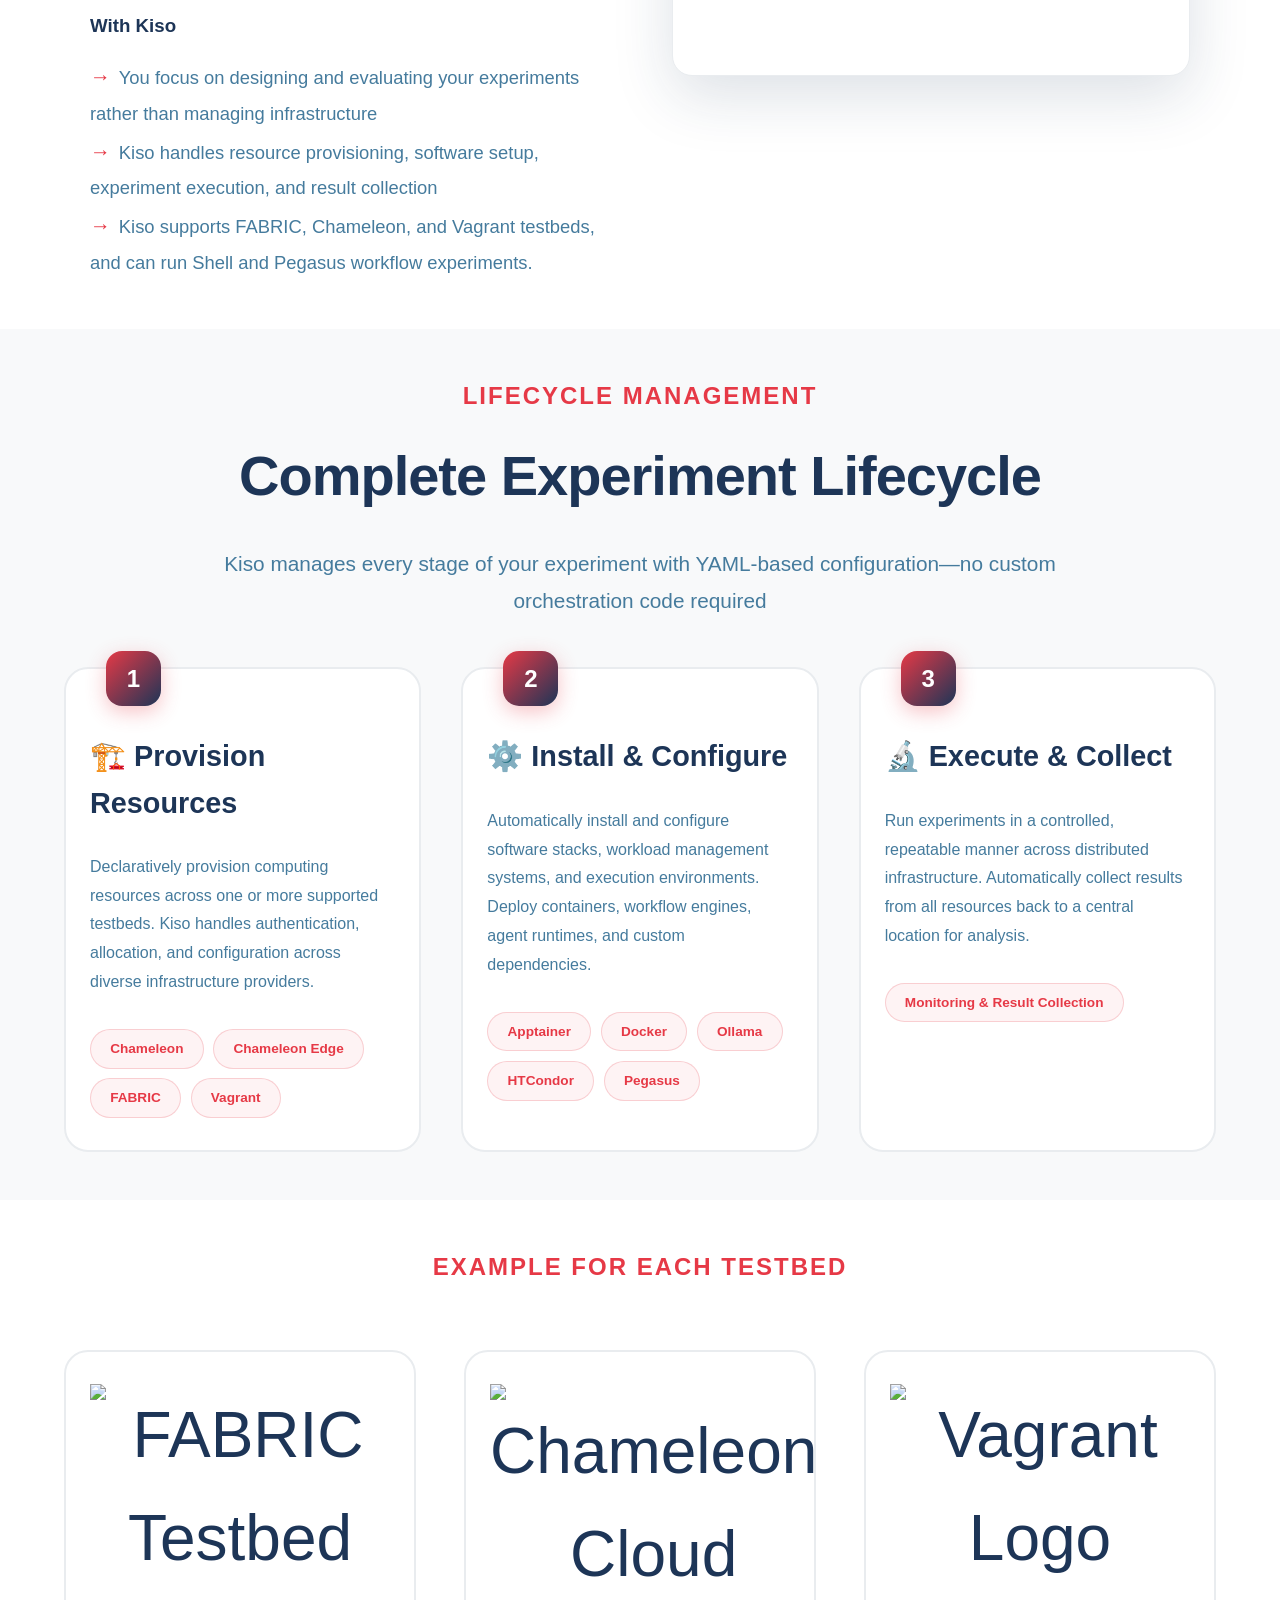
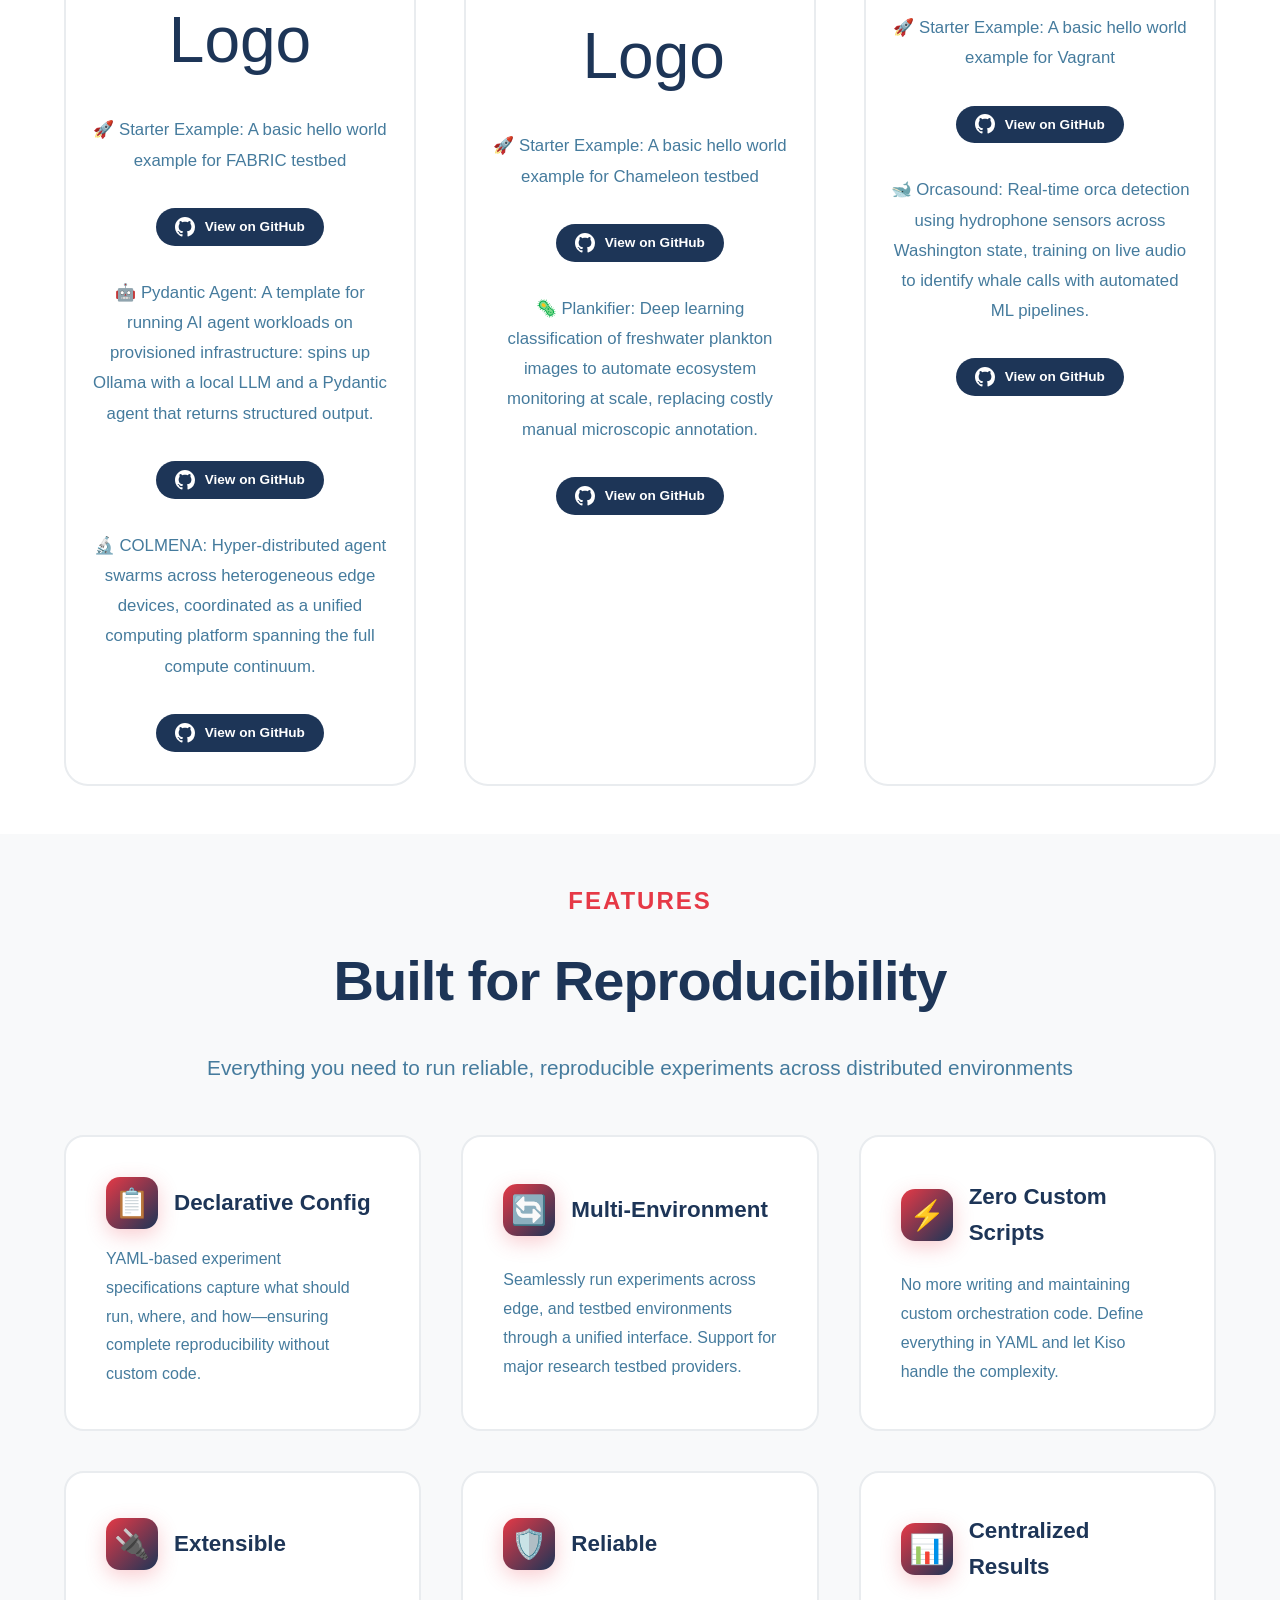
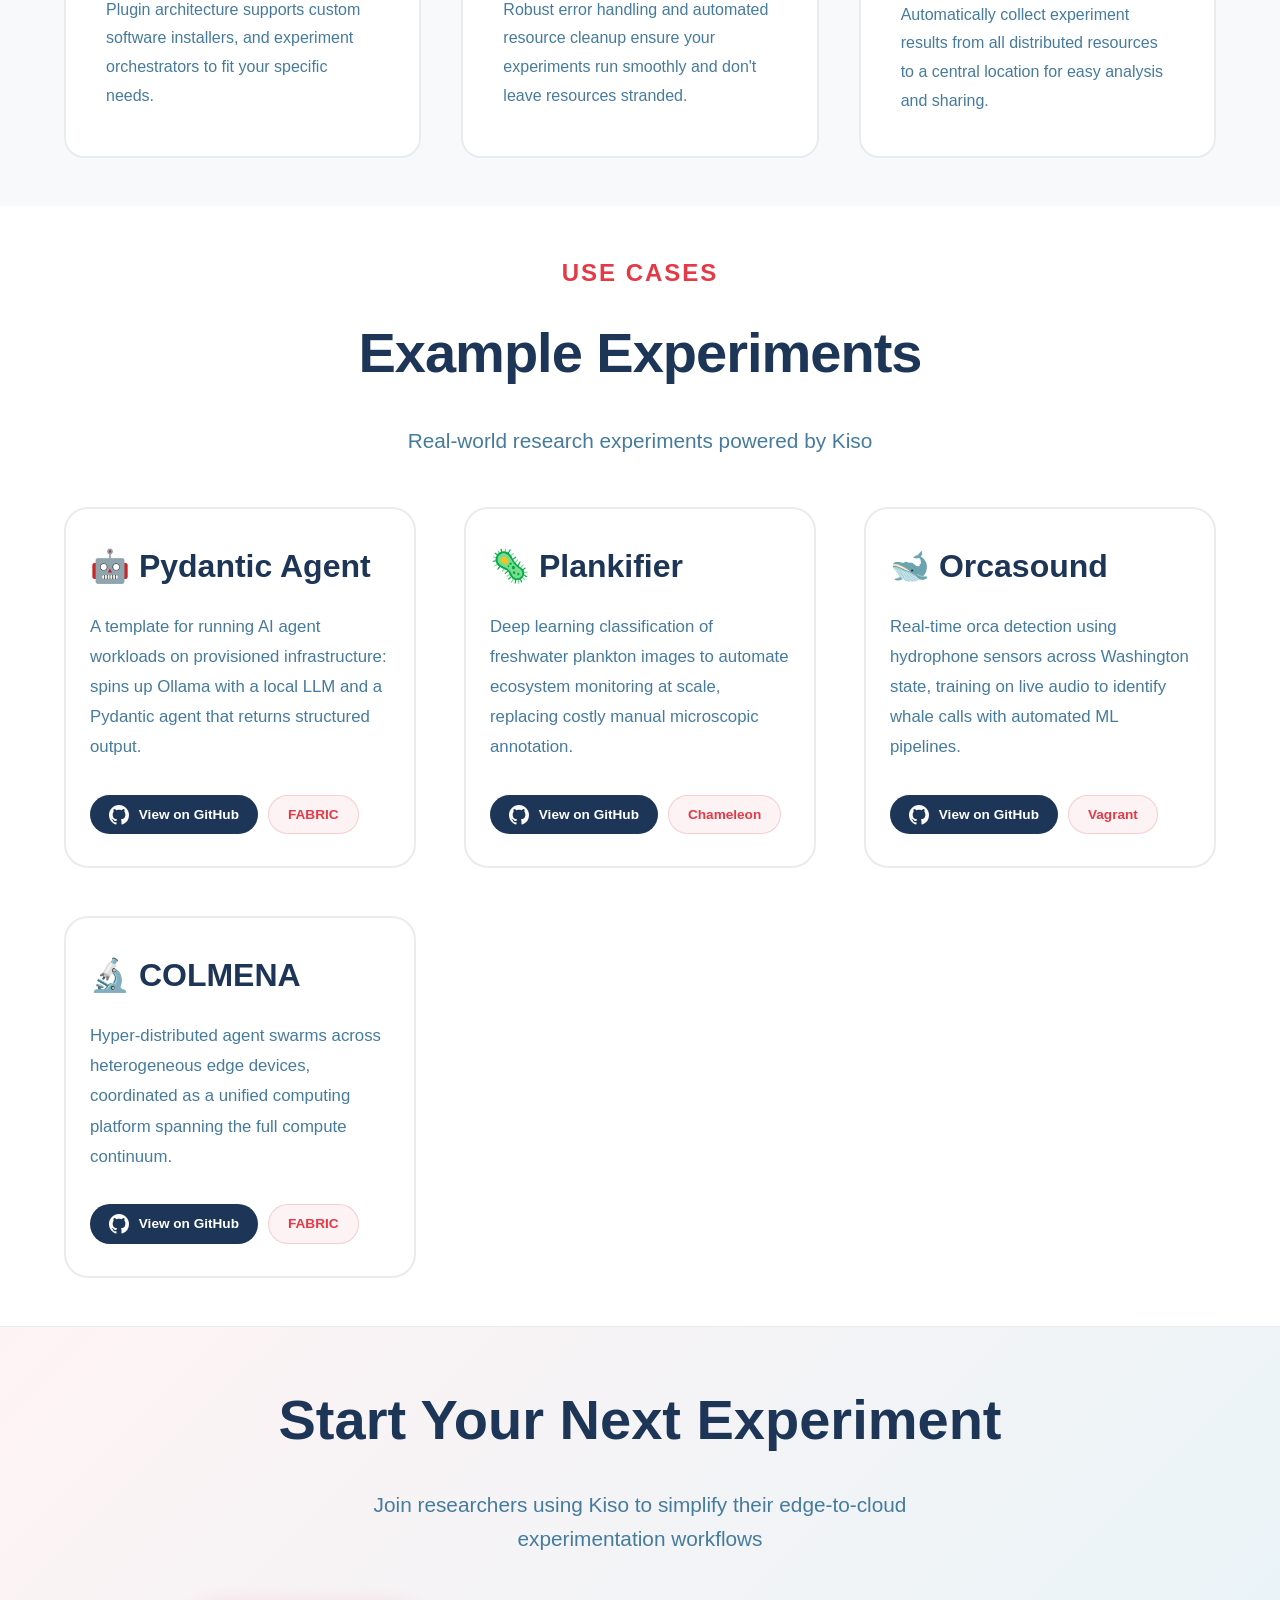
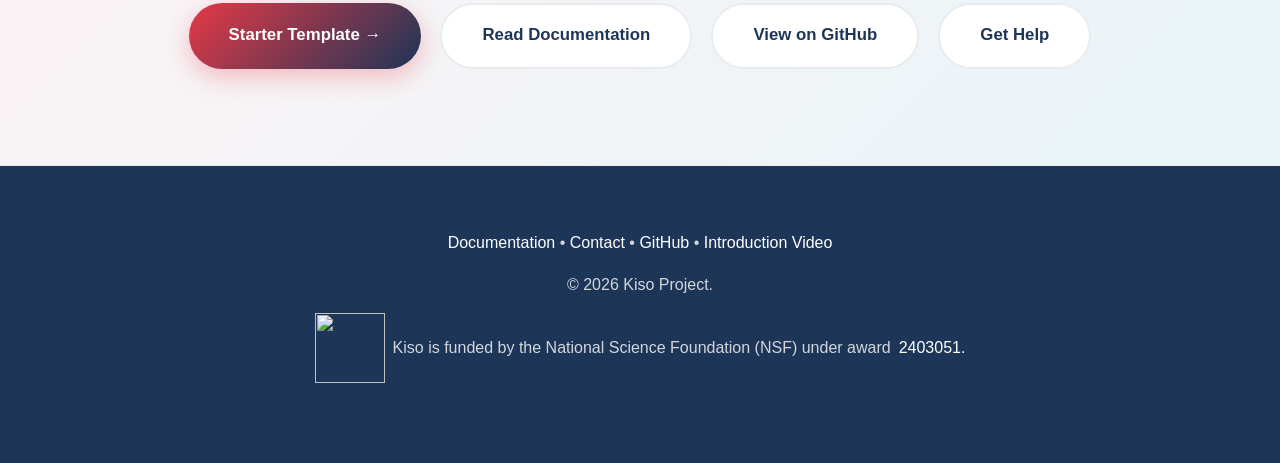
==== commit 2ad73856: "docs: add a new help page and a kiso specific Slack invite link" ====
--- a/web/index.html
+++ b/web/index.html
@@ -775,7 +775,7 @@
             <li><a href="#features">Features</a></li>
             <li><a href="#examples-by-testbed">Examples</a></li>
             <li><a href="https://kiso.readthedocs.io" target="_blank">Docs</a></li>
-            <li><a href="https://kiso.readthedocs.io/en/latest/about/contact.html" target="_blank">Contact</a></li>
+            <li><a href="/help.html">Get Help</a></li>
             <li><a href="https://github.com/pegasus-isi/kiso" target="_blank" class="nav-cta">Get Started</a></li>
         </ul>
     </nav>
@@ -1075,14 +1075,14 @@
             <a href="https://github.com/pegasus-isi/kiso-experiment-template" class="btn btn-primary">Starter Template →</a>
             <a href="https://kiso.readthedocs.io" class="btn btn-secondary">Read Documentation</a>
             <a href="https://github.com/pegasus-isi/kiso" class="btn btn-secondary">View on GitHub</a>
-            <a href="https://kiso.readthedocs.io/en/latest/about/contact.html" class="btn btn-secondary">Get Help</a>
+            <a href="/help.html" class="btn btn-secondary">Get Help</a>
         </div>
     </section>
 
     <footer>
         <p>
             <a href="https://kiso.readthedocs.io">Documentation</a> •
-            <a href="https://kiso.readthedocs.io/en/latest/about/contact.html" target="_blank">Contact</a> •
+            <a href="/contact.html">Contact</a> •
             <a href="https://github.com/pegasus-isi/kiso">GitHub</a> •
             <a href="https://www.youtube.com/watch?v=2L5kSMh25tc">Introduction Video</a>
         </p>
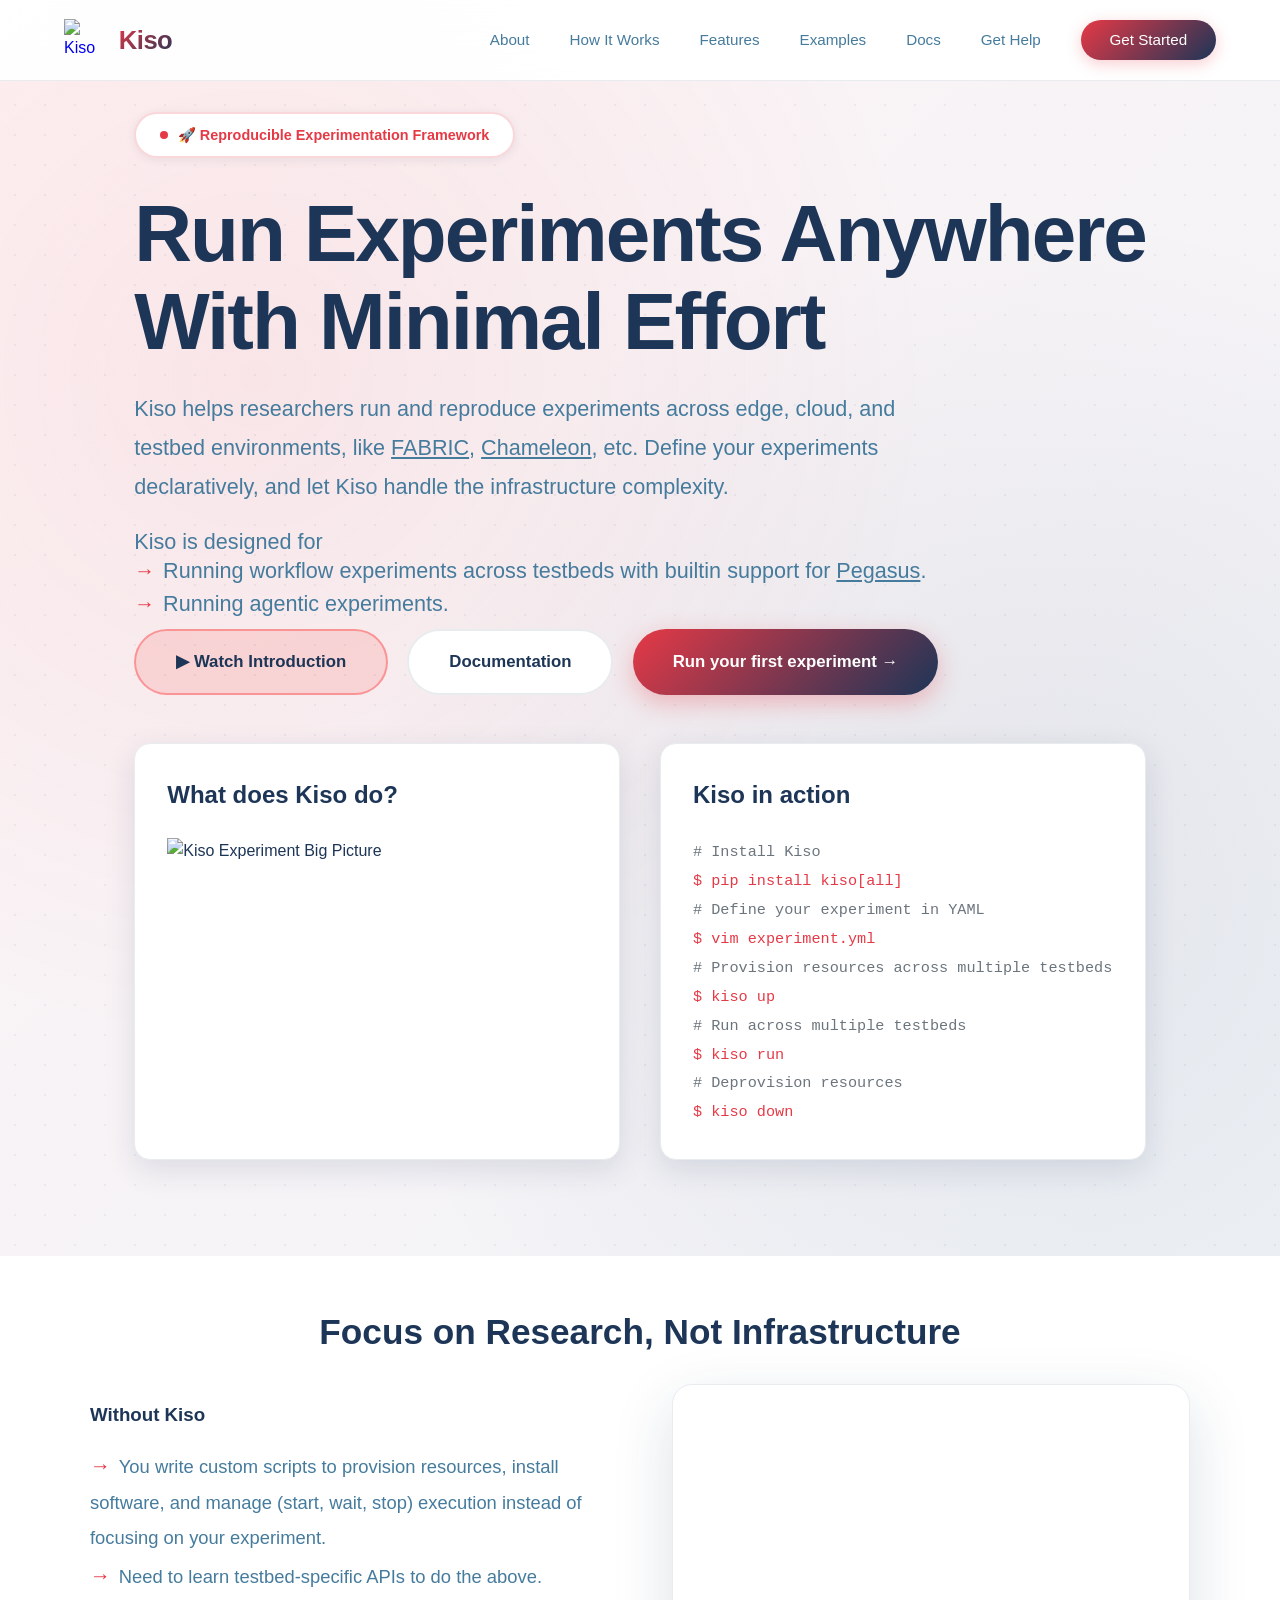
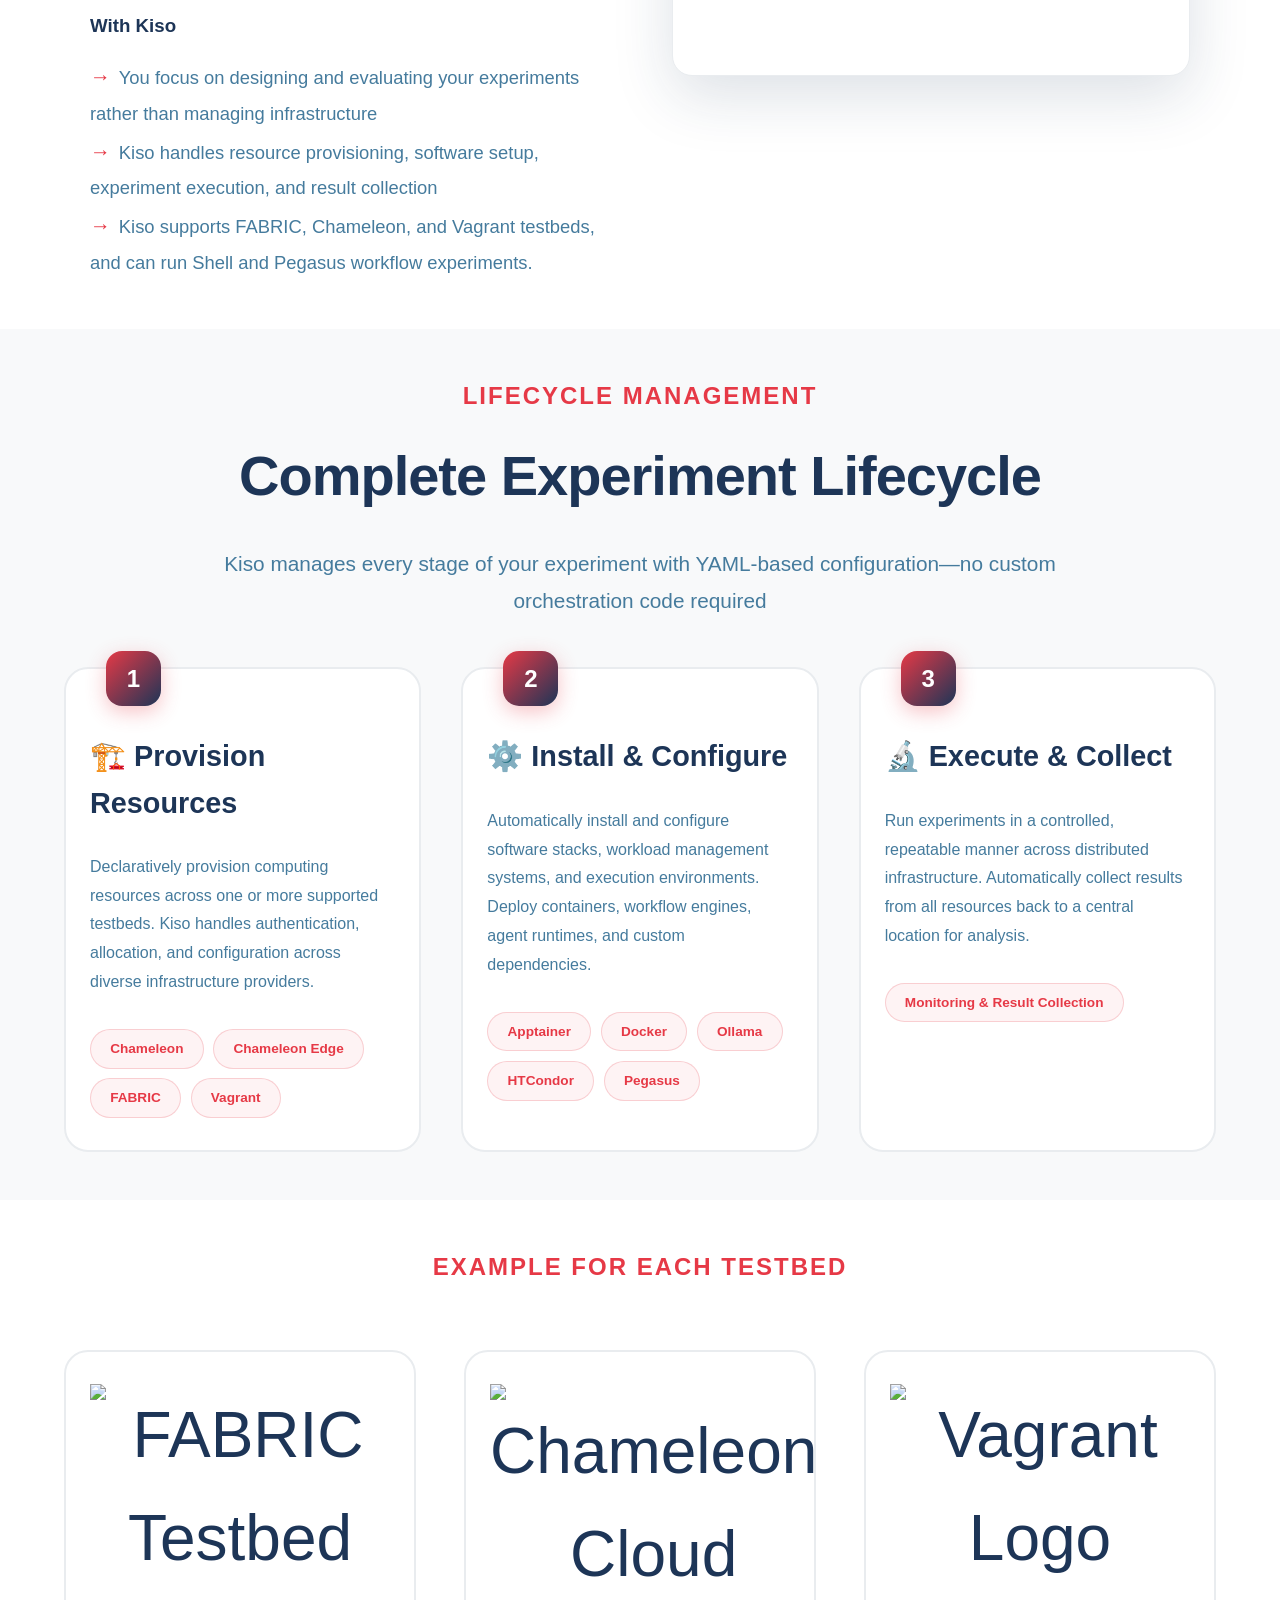
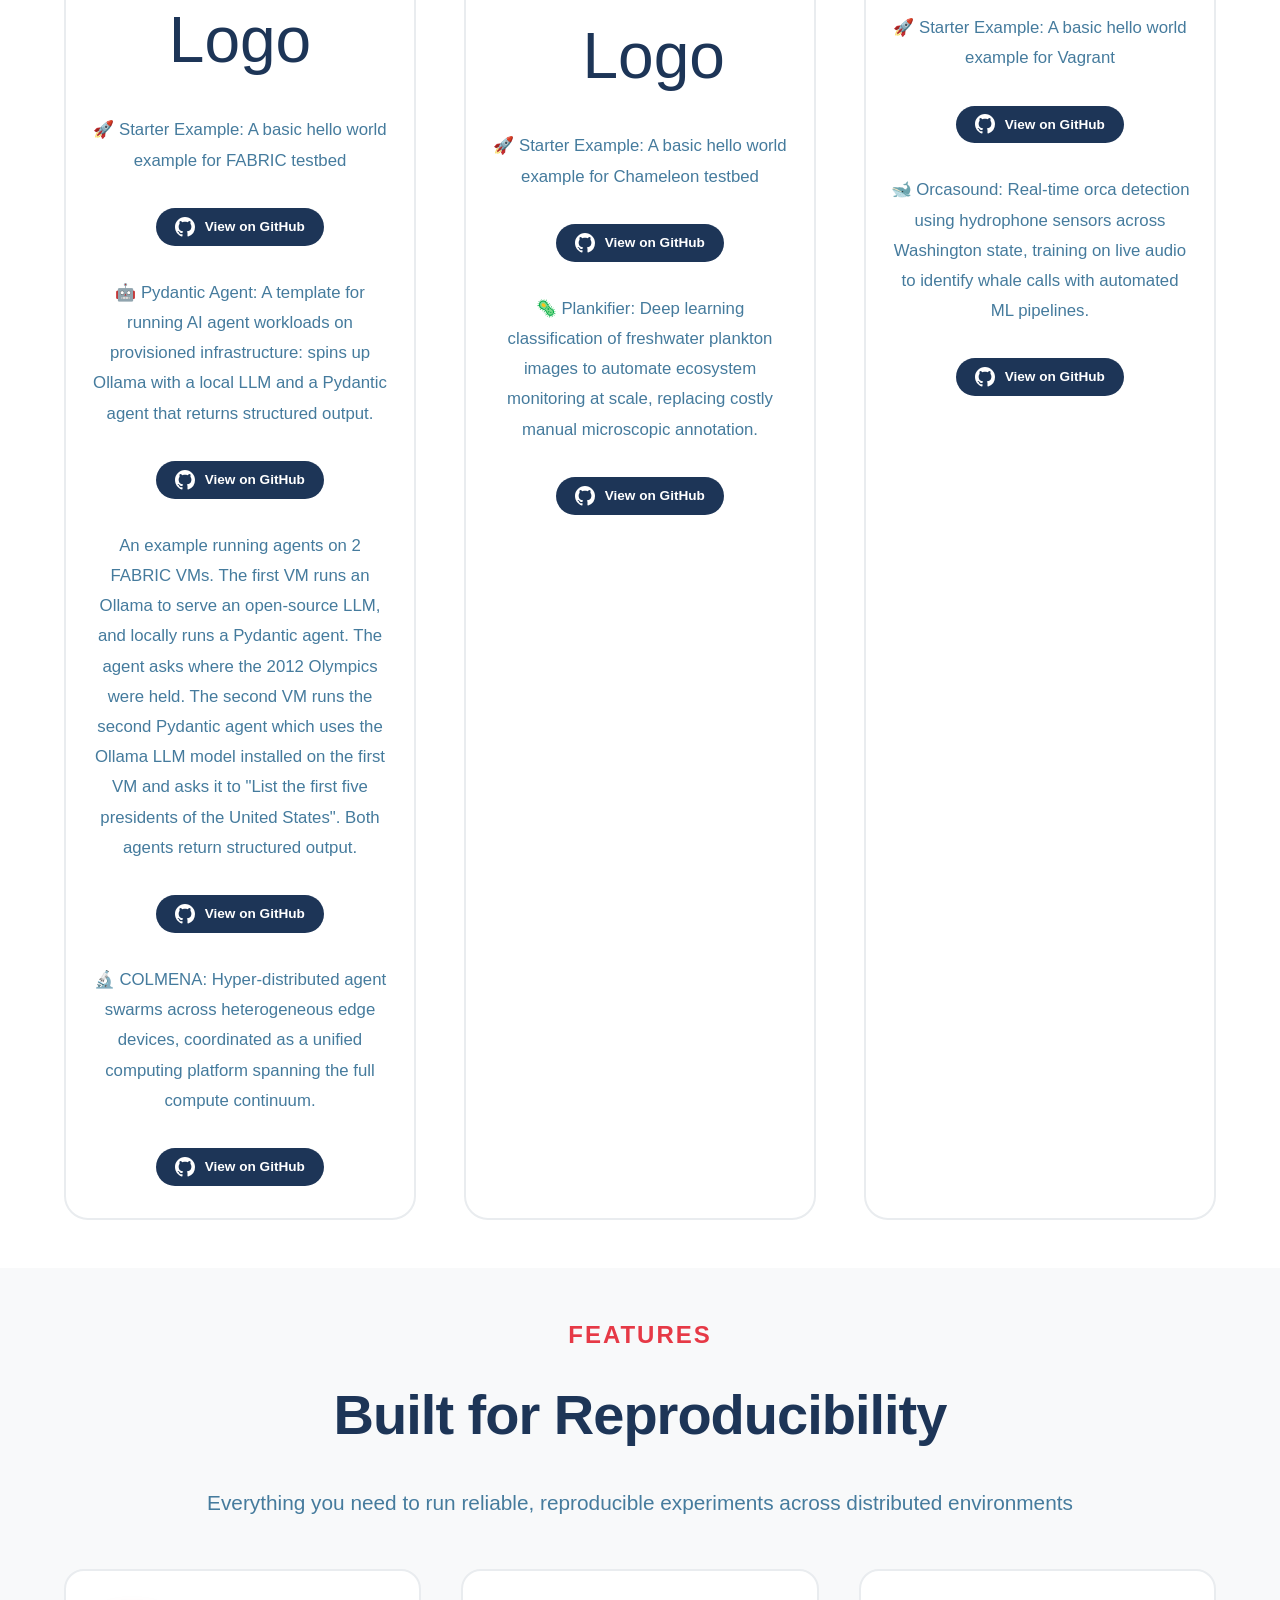
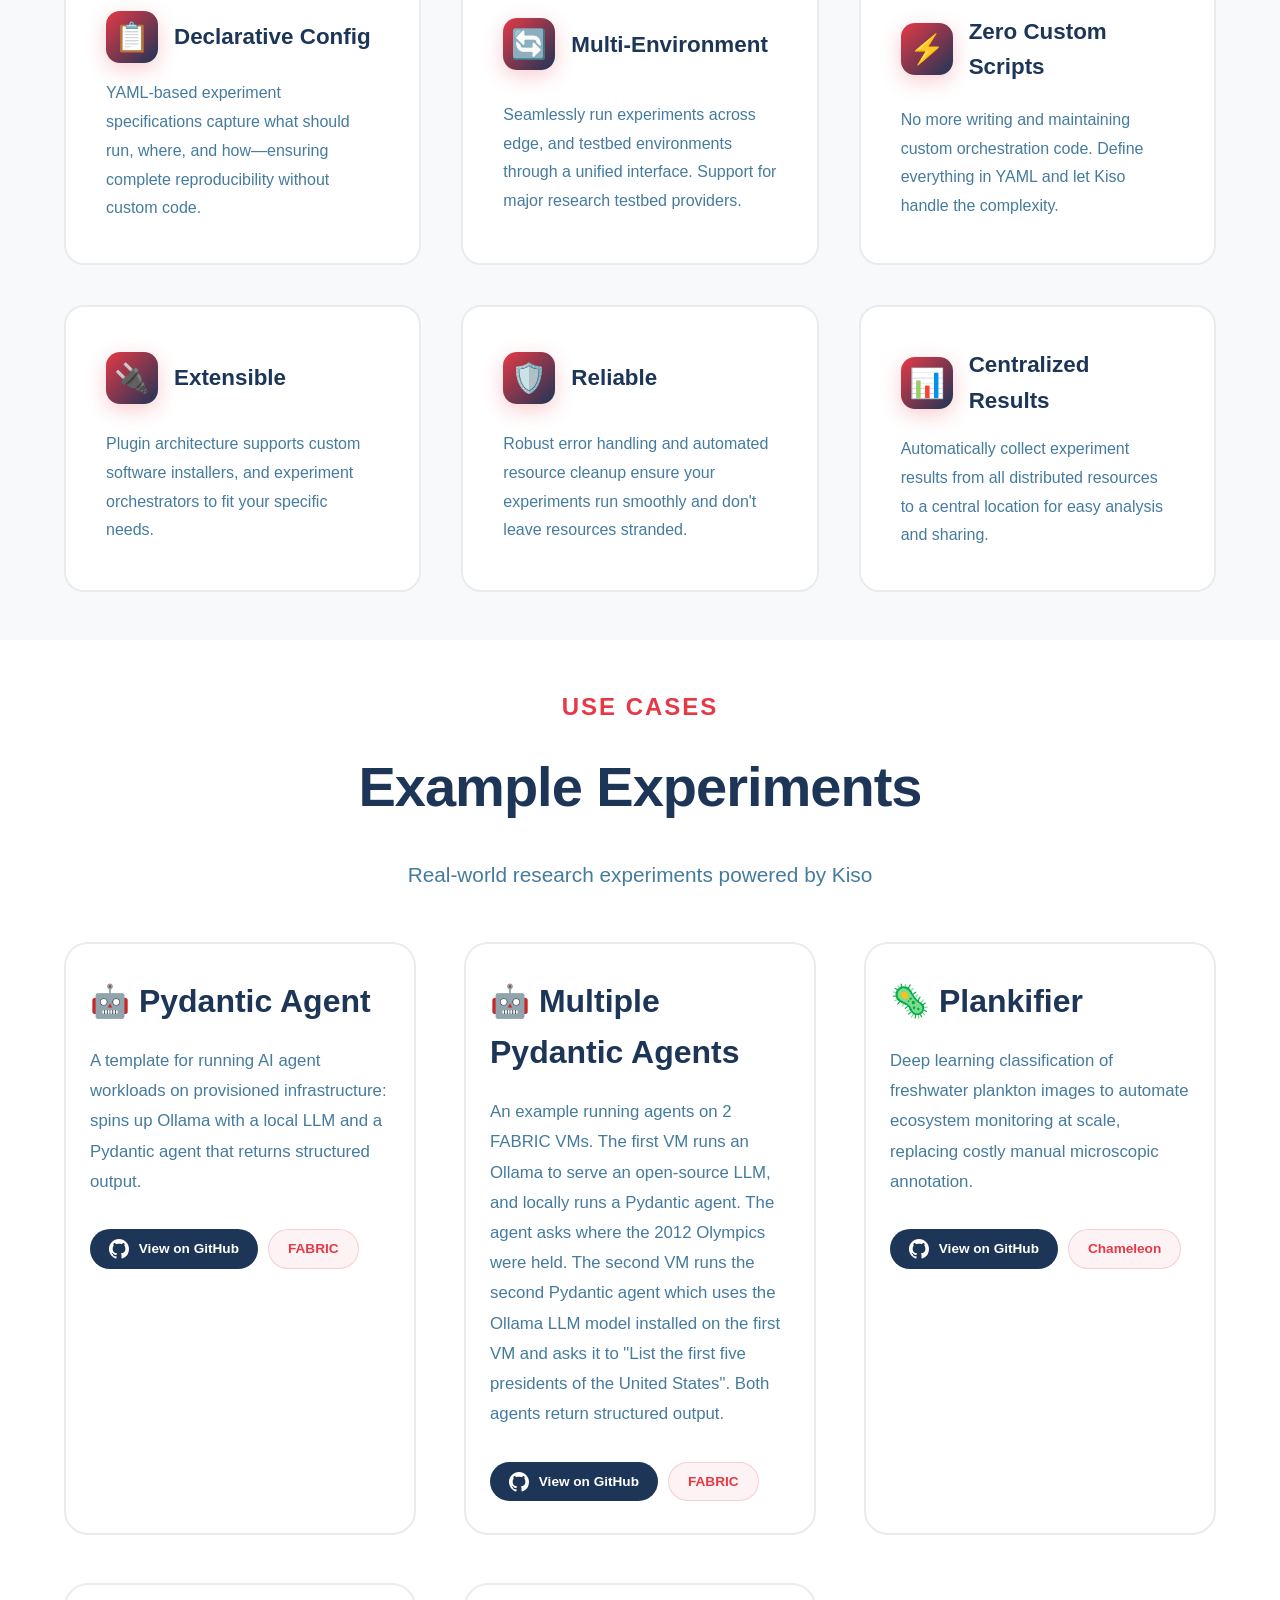
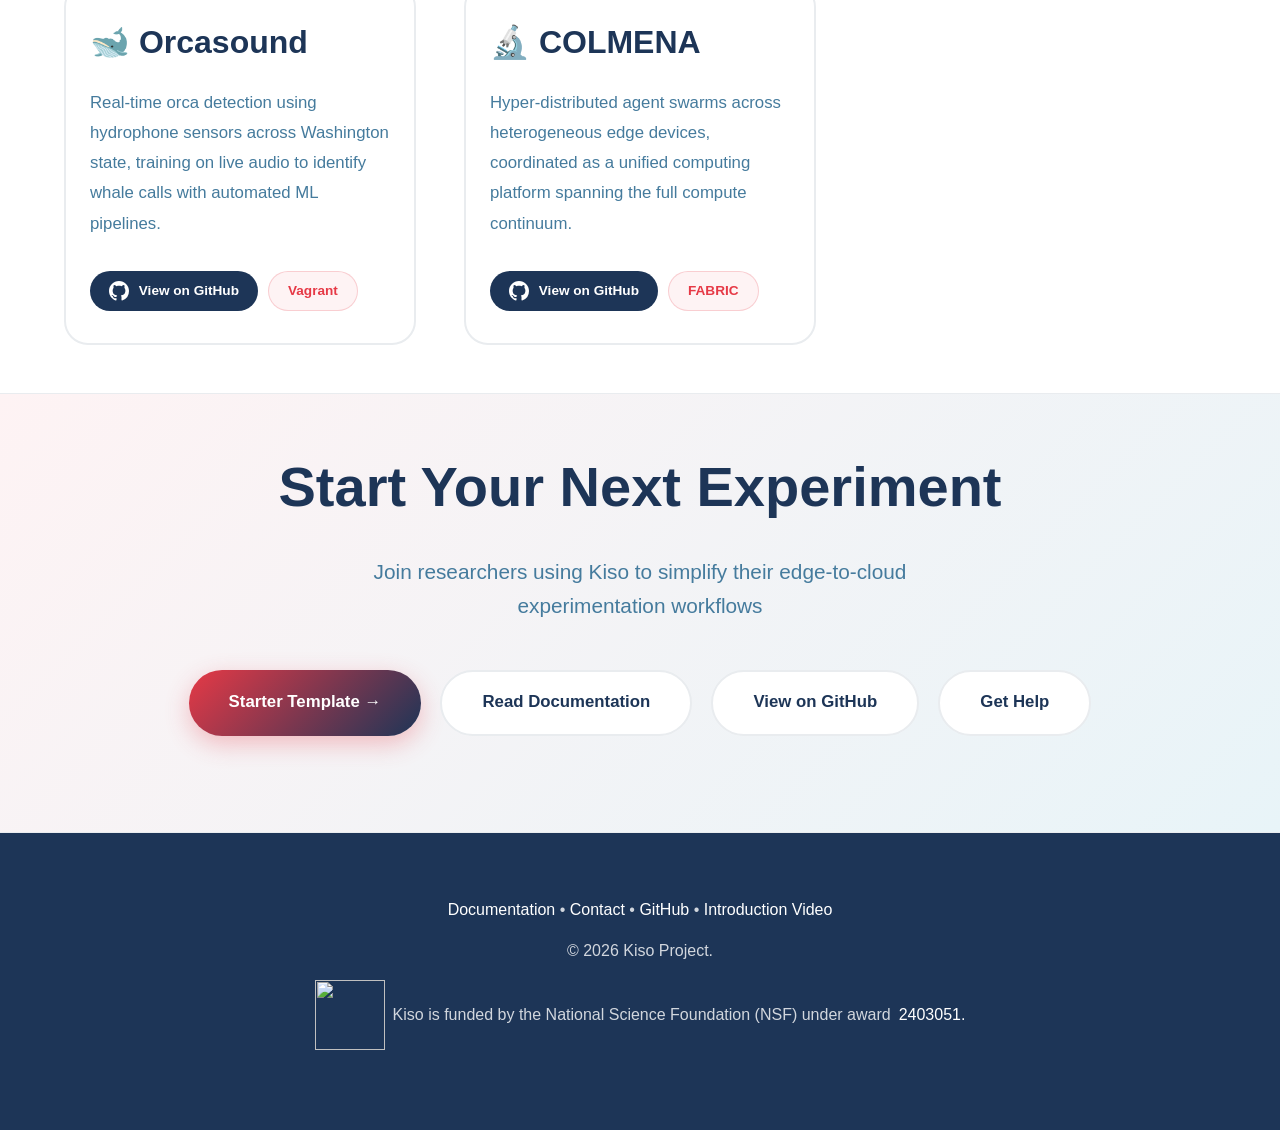
==== commit a366d754: "chore: add multi-agent example" ====
--- a/web/index.html
+++ b/web/index.html
@@ -775,8 +775,8 @@
             <li><a href="#features">Features</a></li>
             <li><a href="#examples-by-testbed">Examples</a></li>
             <li><a href="https://kiso.readthedocs.io" target="_blank">Docs</a></li>
-            <li><a href="/help.html">Get Help</a></li>
-            <li><a href="https://github.com/pegasus-isi/kiso" target="_blank" class="nav-cta">Get Started</a></li>
+            <li><a href="https://kiso.readthedocs.io/contact">Get Help</a></li>
+            <li><a href="https://kiso.readthedocs.io/en/latest/introduction/getting-started.html" target="_blank" class="nav-cta">Get Started</a></li>
         </ul>
     </nav>
 
@@ -900,7 +900,7 @@
                 <h3>🔬 Execute & Collect</h3>
                 <p>Run experiments in a controlled, repeatable manner across distributed infrastructure. Automatically collect results from all resources back to a central location for analysis.</p>
                 <div class="tech-tags">
-                    <a href="https://kiso.readthedocs.io/en/latest/how-to/collect-results.html#" target="_blank" class="tech-tag">Monitoring & Result Collection</a>
+                    <a href="https://kiso.readthedocs.io/en/latest/how-to/collect-results.html" target="_blank" class="tech-tag">Monitoring & Result Collection</a>
                 </div>
             </div>
         </div>
@@ -919,12 +919,21 @@
                     <svg width="20" height="20" aria-hidden="true"><use href="#icon-github"></use></svg>
                     View on GitHub
                 </a>
+
                 <p></p>
                 <p>🤖 Pydantic Agent: A template for running AI agent workloads on provisioned infrastructure: spins up Ollama with a local LLM and a Pydantic agent that returns structured output.</p>
                 <a href="https://github.com/pegasus-isi/kiso-agentic-experiment" target="_blank" class="github-link">
                     <svg width="20" height="20" aria-hidden="true"><use href="#icon-github"></use></svg>
                     View on GitHub
                 </a>
+
+                <p></p>
+                <p>An example running agents on 2 FABRIC VMs. The first VM runs an Ollama to serve an open-source LLM, and locally runs a Pydantic agent. The agent asks where the 2012 Olympics were held. The second VM runs the second Pydantic agent which uses the Ollama LLM model installed on the first VM and asks it to "List the first five presidents of the United States". Both agents return structured output.</p>
+                <a href="https://github.com/pegasus-isi/kiso-multi-agent-experiment" target="_blank" class="github-link">
+                    <svg width="20" height="20" aria-hidden="true"><use href="#icon-github"></use></svg>
+                    View on GitHub
+                </a>
+
                 <p></p>
                 <p>🔬 COLMENA: Hyper-distributed agent swarms across heterogeneous edge devices, coordinated as a unified computing platform spanning the full compute continuum.</p>
                 <a href="https://github.com/pegasus-isi/kiso-colmena-experiment" target="_blank" class="github-link">
@@ -1031,6 +1040,18 @@
             </div>
 
             <div class="example-card">
+                <h3>🤖 Multiple Pydantic Agents</h3>
+                <p>An example running agents on 2 FABRIC VMs. The first VM runs an Ollama to serve an open-source LLM, and locally runs a Pydantic agent. The agent asks where the 2012 Olympics were held. The second VM runs the second Pydantic agent which uses the Ollama LLM model installed on the first VM and asks it to "List the first five presidents of the United States". Both agents return structured output.</p>
+                <div class="tech-tags">
+                    <a href="https://github.com/pegasus-isi/kiso-agentic-experiment" target="_blank" class="github-link">
+                        <svg width="20" height="20" aria-hidden="true"><use href="#icon-github"></use></svg>
+                        View on GitHub
+                    </a>
+                    <a href="https://kiso.readthedocs.io/en/latest/how-to/testbeds/fabric.html" target="_blank" class="tech-tag">FABRIC</a>
+                </div>
+            </div>
+
+            <div class="example-card">
                 <h3>🦠 Plankifier</h3>
                 <p>Deep learning classification of freshwater plankton images to automate ecosystem monitoring at scale, replacing costly manual microscopic annotation.</p>
                 <div class="tech-tags">
@@ -1075,7 +1096,7 @@
             <a href="https://github.com/pegasus-isi/kiso-experiment-template" class="btn btn-primary">Starter Template →</a>
             <a href="https://kiso.readthedocs.io" class="btn btn-secondary">Read Documentation</a>
             <a href="https://github.com/pegasus-isi/kiso" class="btn btn-secondary">View on GitHub</a>
-            <a href="/help.html" class="btn btn-secondary">Get Help</a>
+            <a href="https://kiso.readthedocs.io/contact" class="btn btn-secondary">Get Help</a>
         </div>
     </section>
 
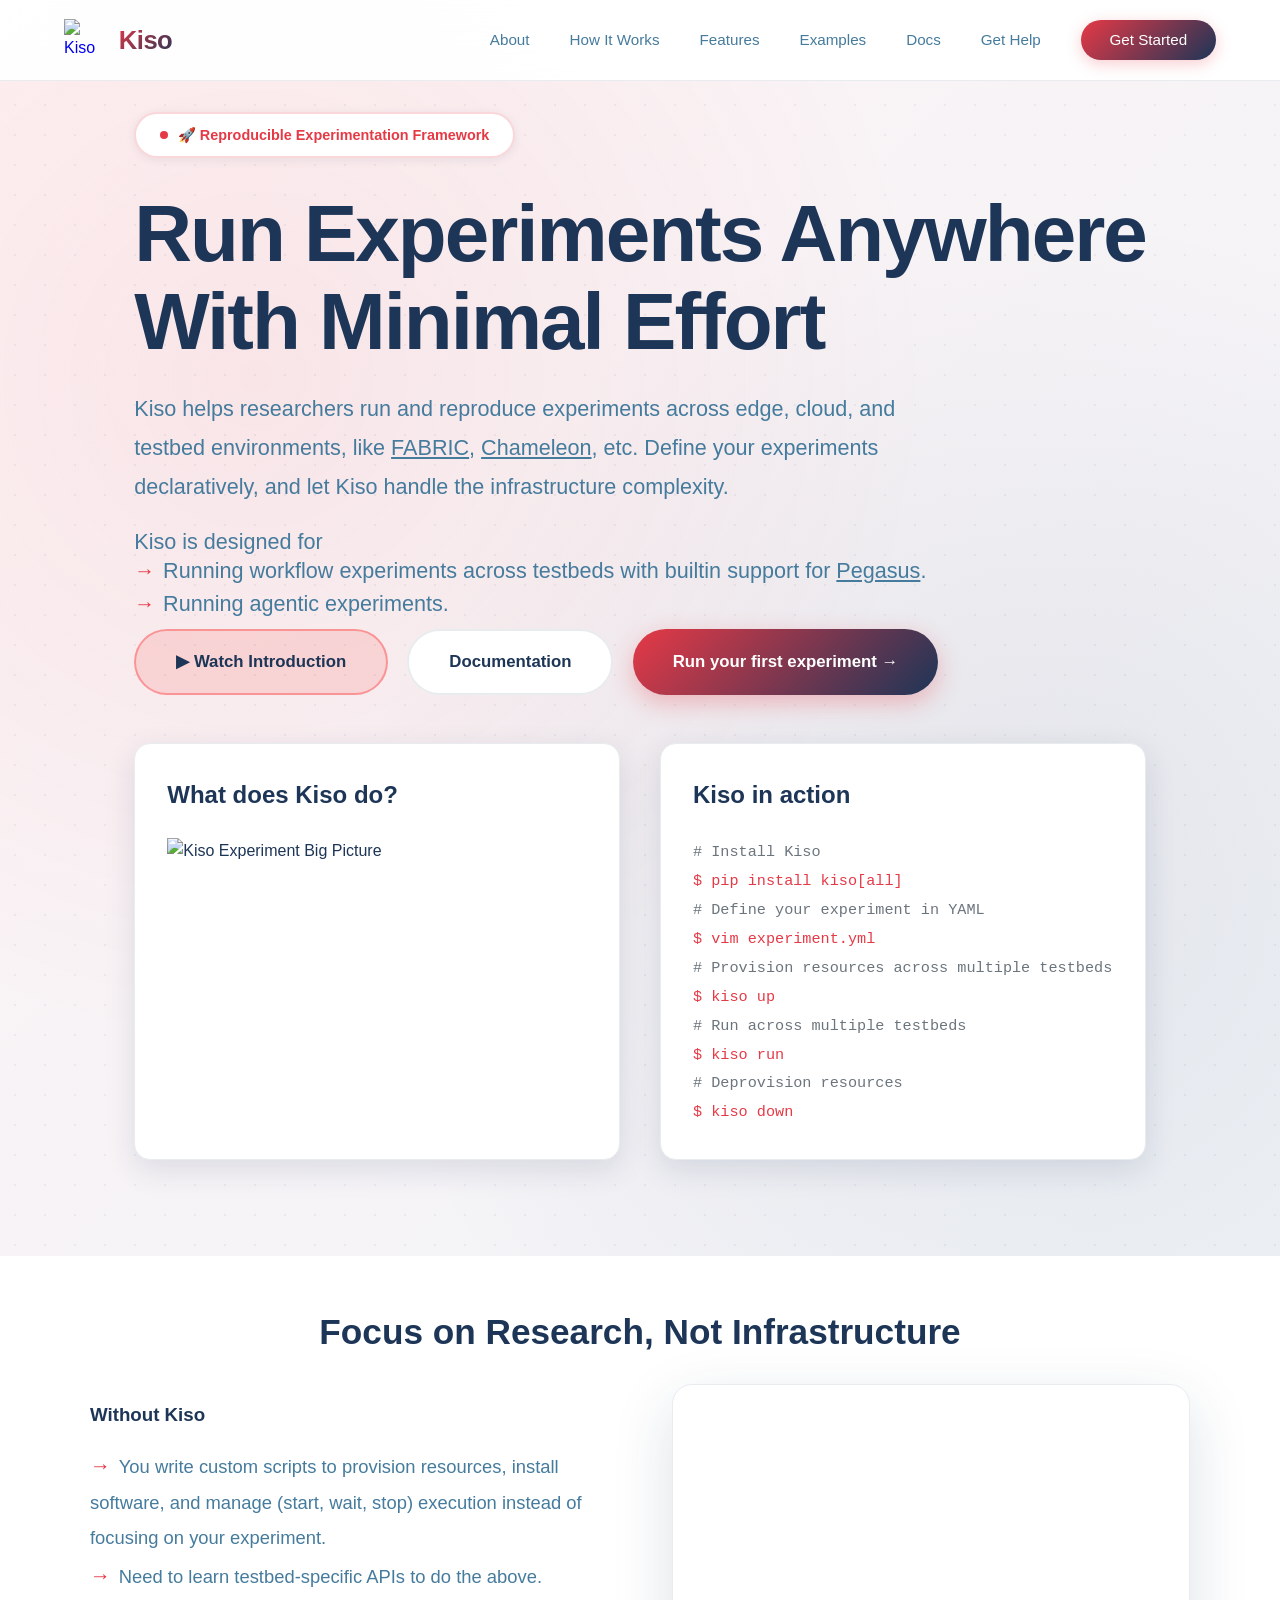
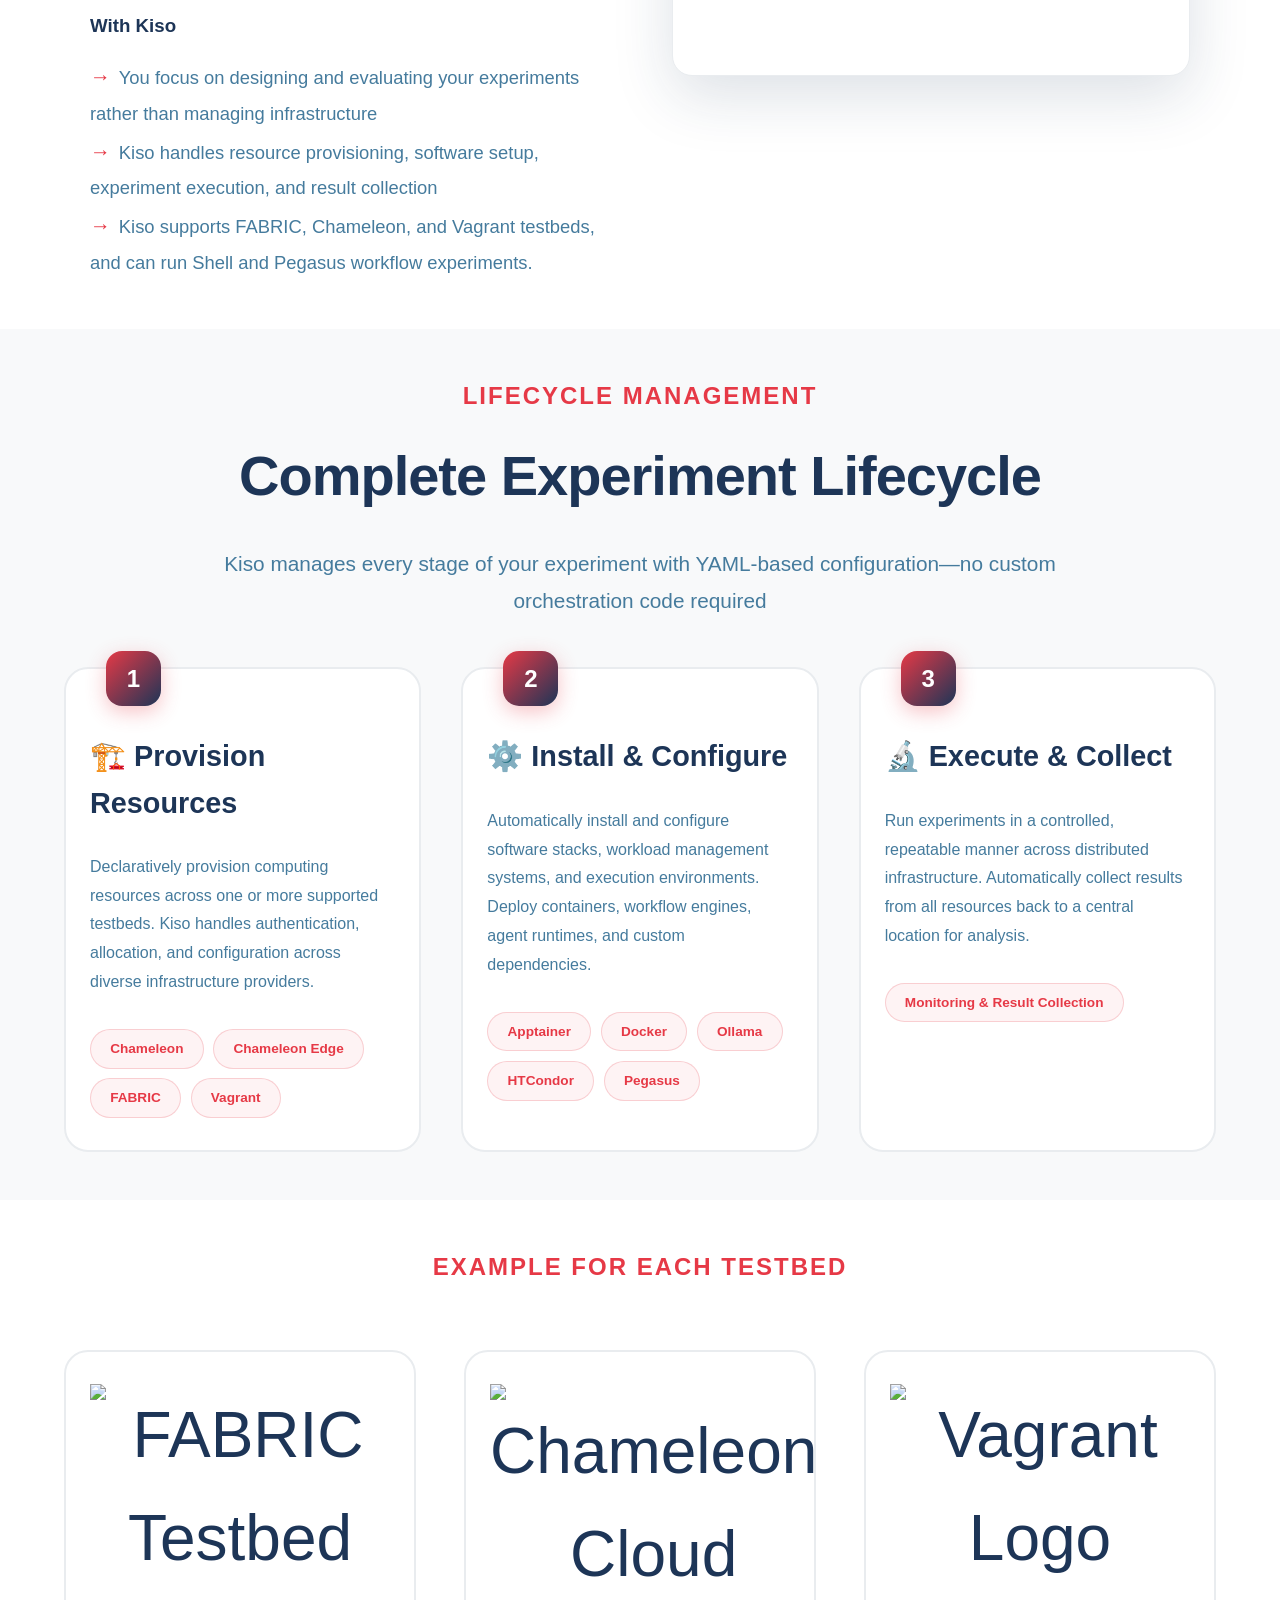
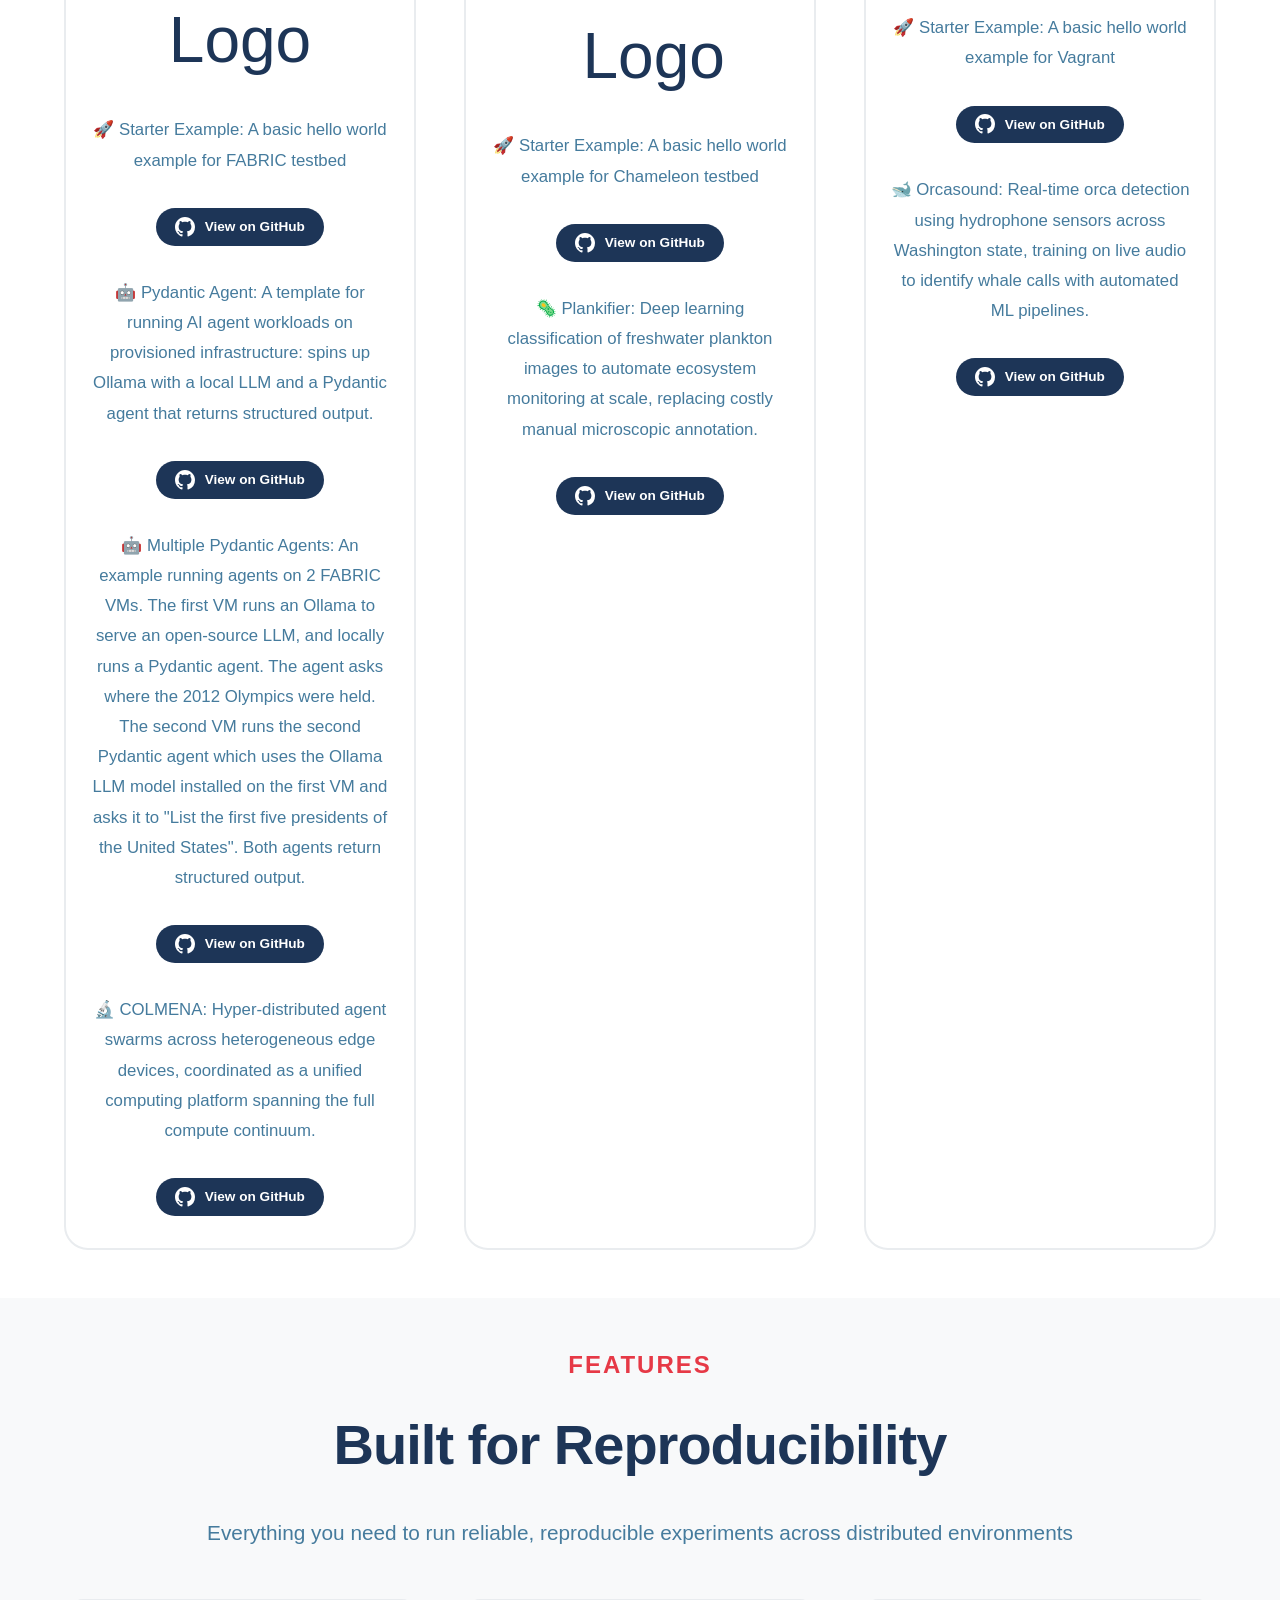
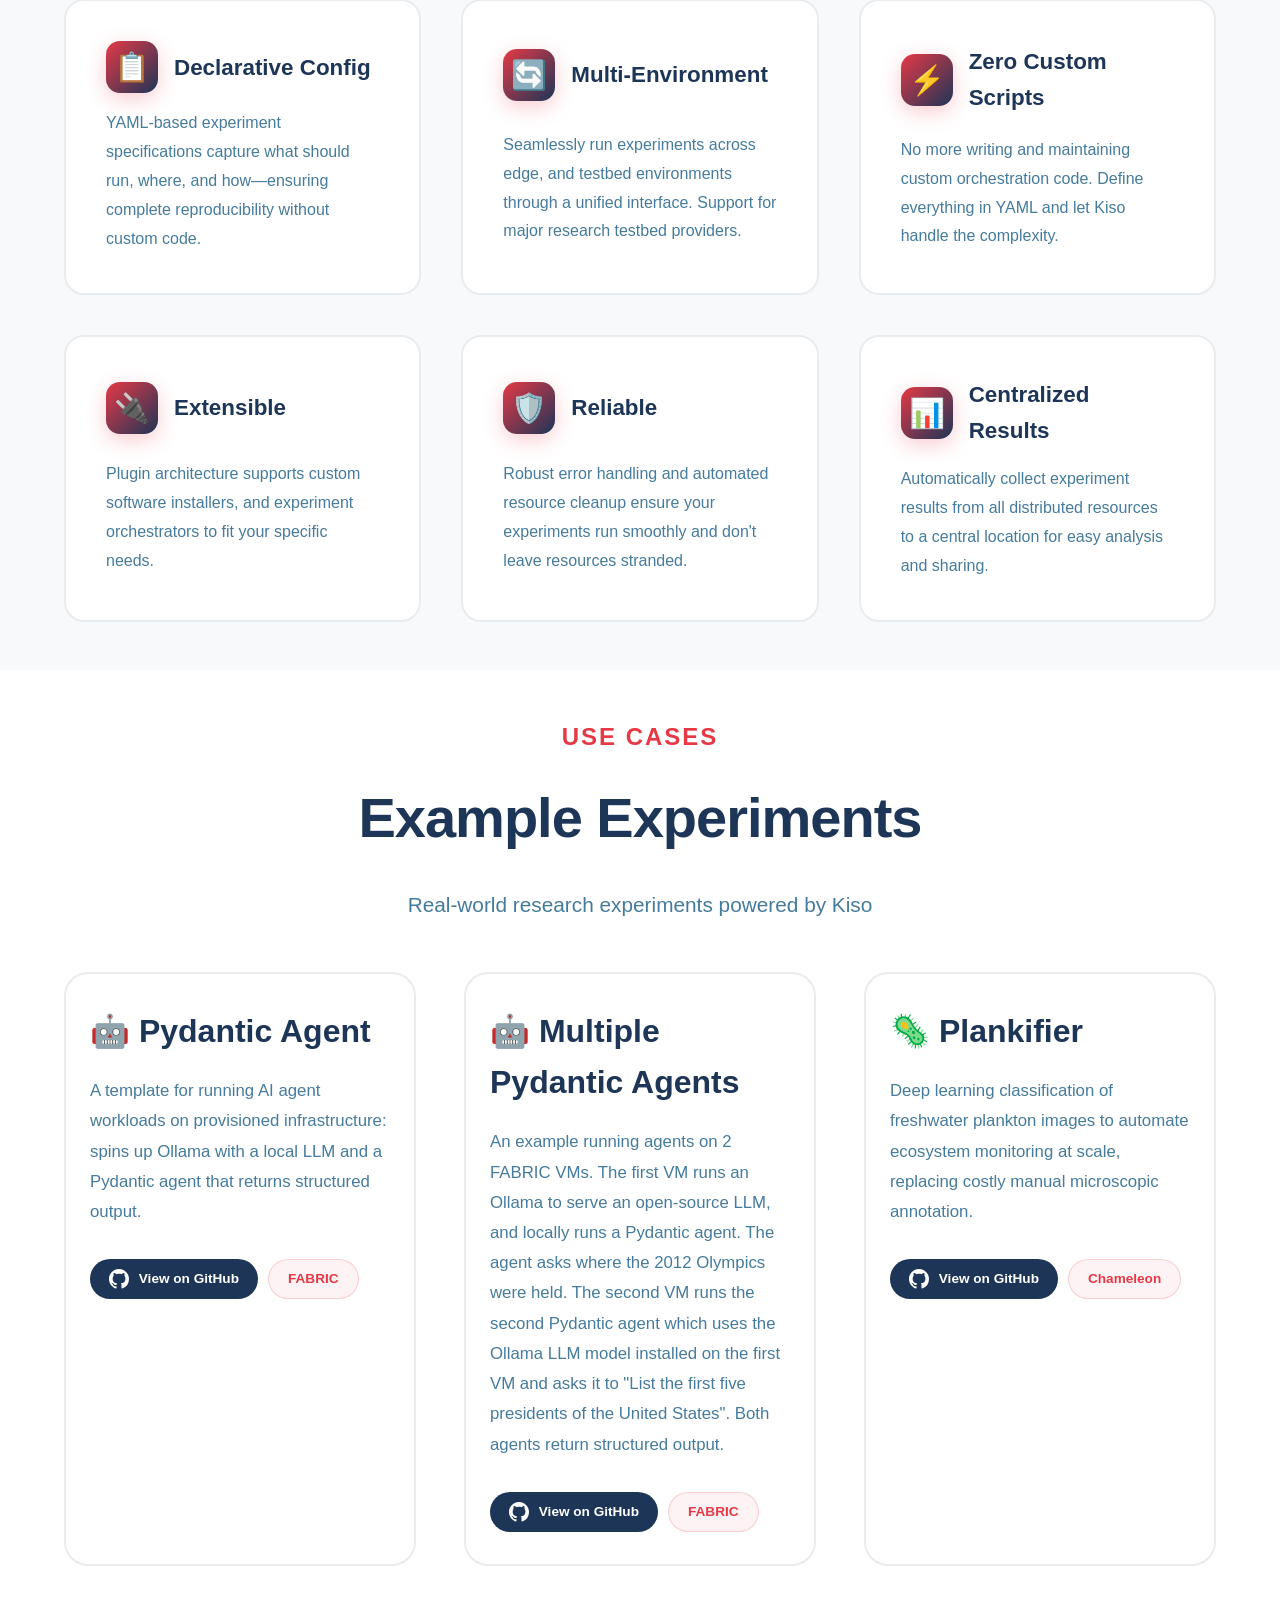
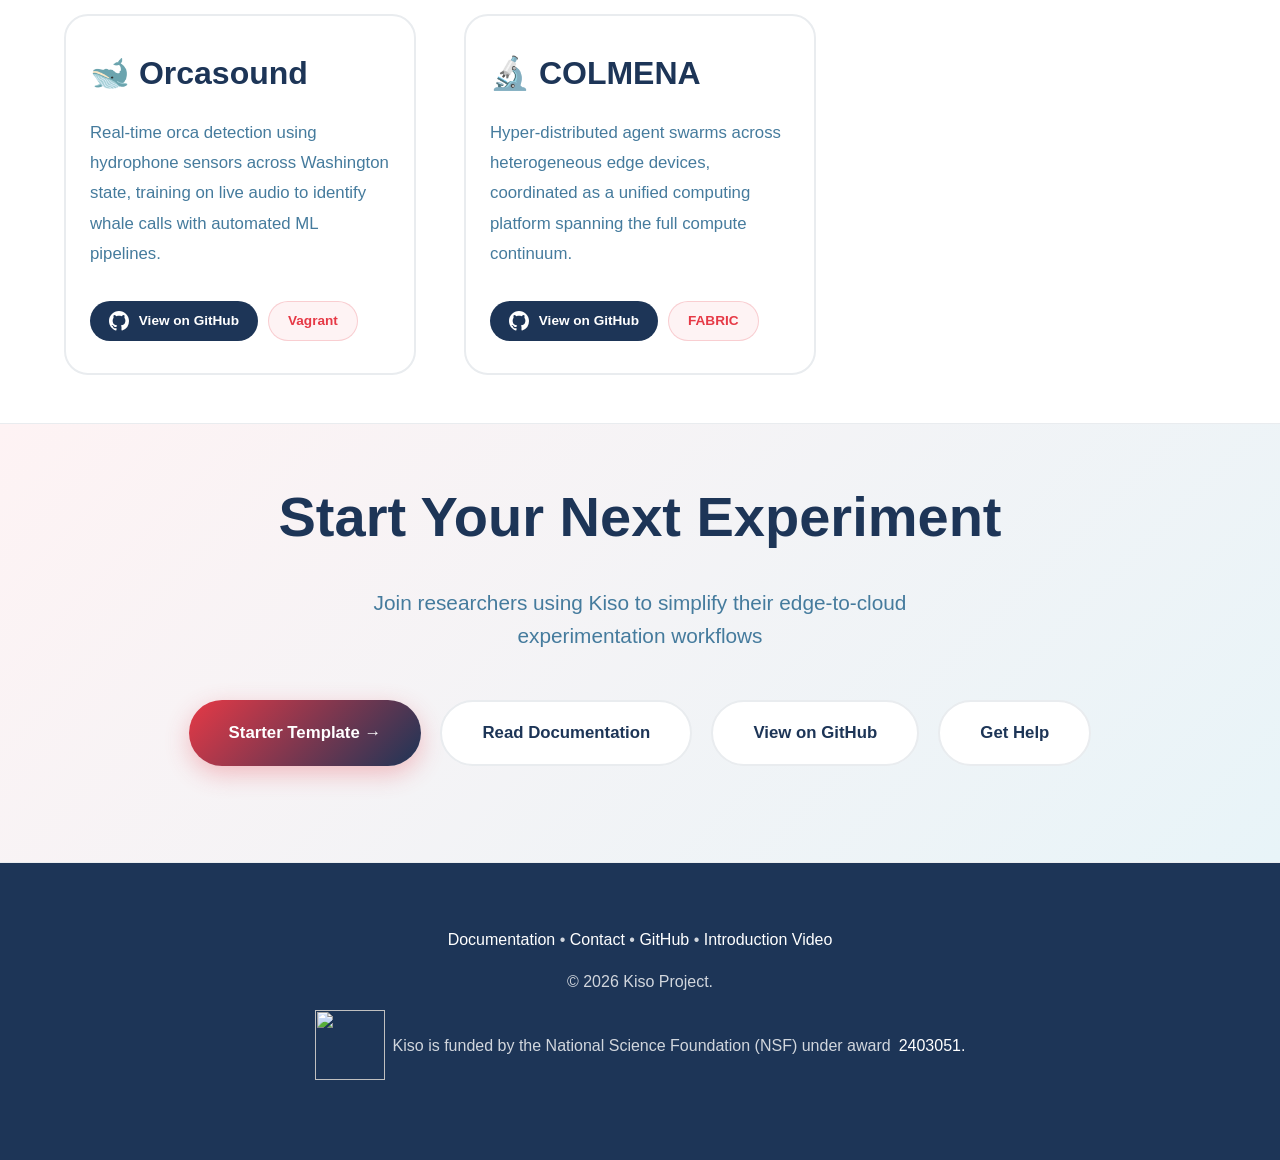
==== commit fa63dc9f: "docs: add missing prefix for multi-agent example" ====
--- a/web/index.html
+++ b/web/index.html
@@ -928,7 +928,7 @@
                 </a>
 
                 <p></p>
-                <p>An example running agents on 2 FABRIC VMs. The first VM runs an Ollama to serve an open-source LLM, and locally runs a Pydantic agent. The agent asks where the 2012 Olympics were held. The second VM runs the second Pydantic agent which uses the Ollama LLM model installed on the first VM and asks it to "List the first five presidents of the United States". Both agents return structured output.</p>
+                <p>🤖 Multiple Pydantic Agents: An example running agents on 2 FABRIC VMs. The first VM runs an Ollama to serve an open-source LLM, and locally runs a Pydantic agent. The agent asks where the 2012 Olympics were held. The second VM runs the second Pydantic agent which uses the Ollama LLM model installed on the first VM and asks it to "List the first five presidents of the United States". Both agents return structured output.</p>
                 <a href="https://github.com/pegasus-isi/kiso-multi-agent-experiment" target="_blank" class="github-link">
                     <svg width="20" height="20" aria-hidden="true"><use href="#icon-github"></use></svg>
                     View on GitHub
